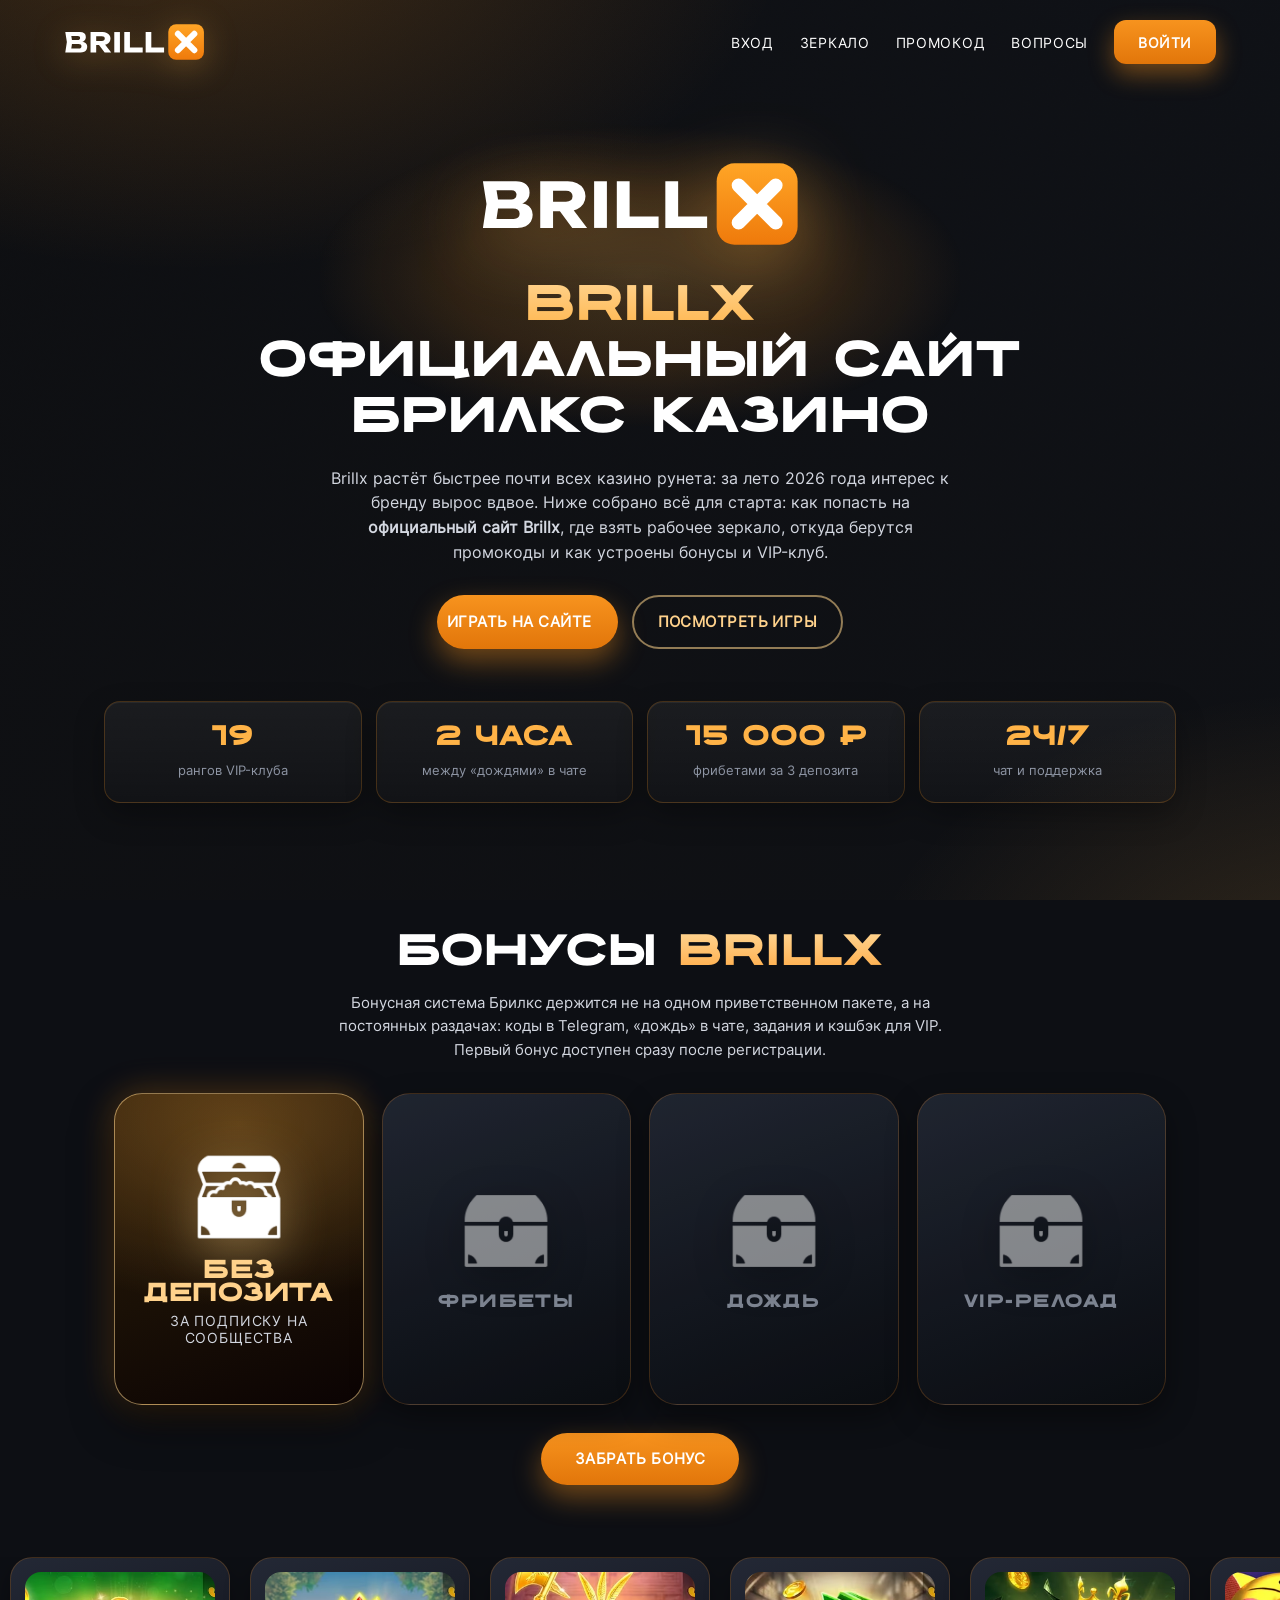
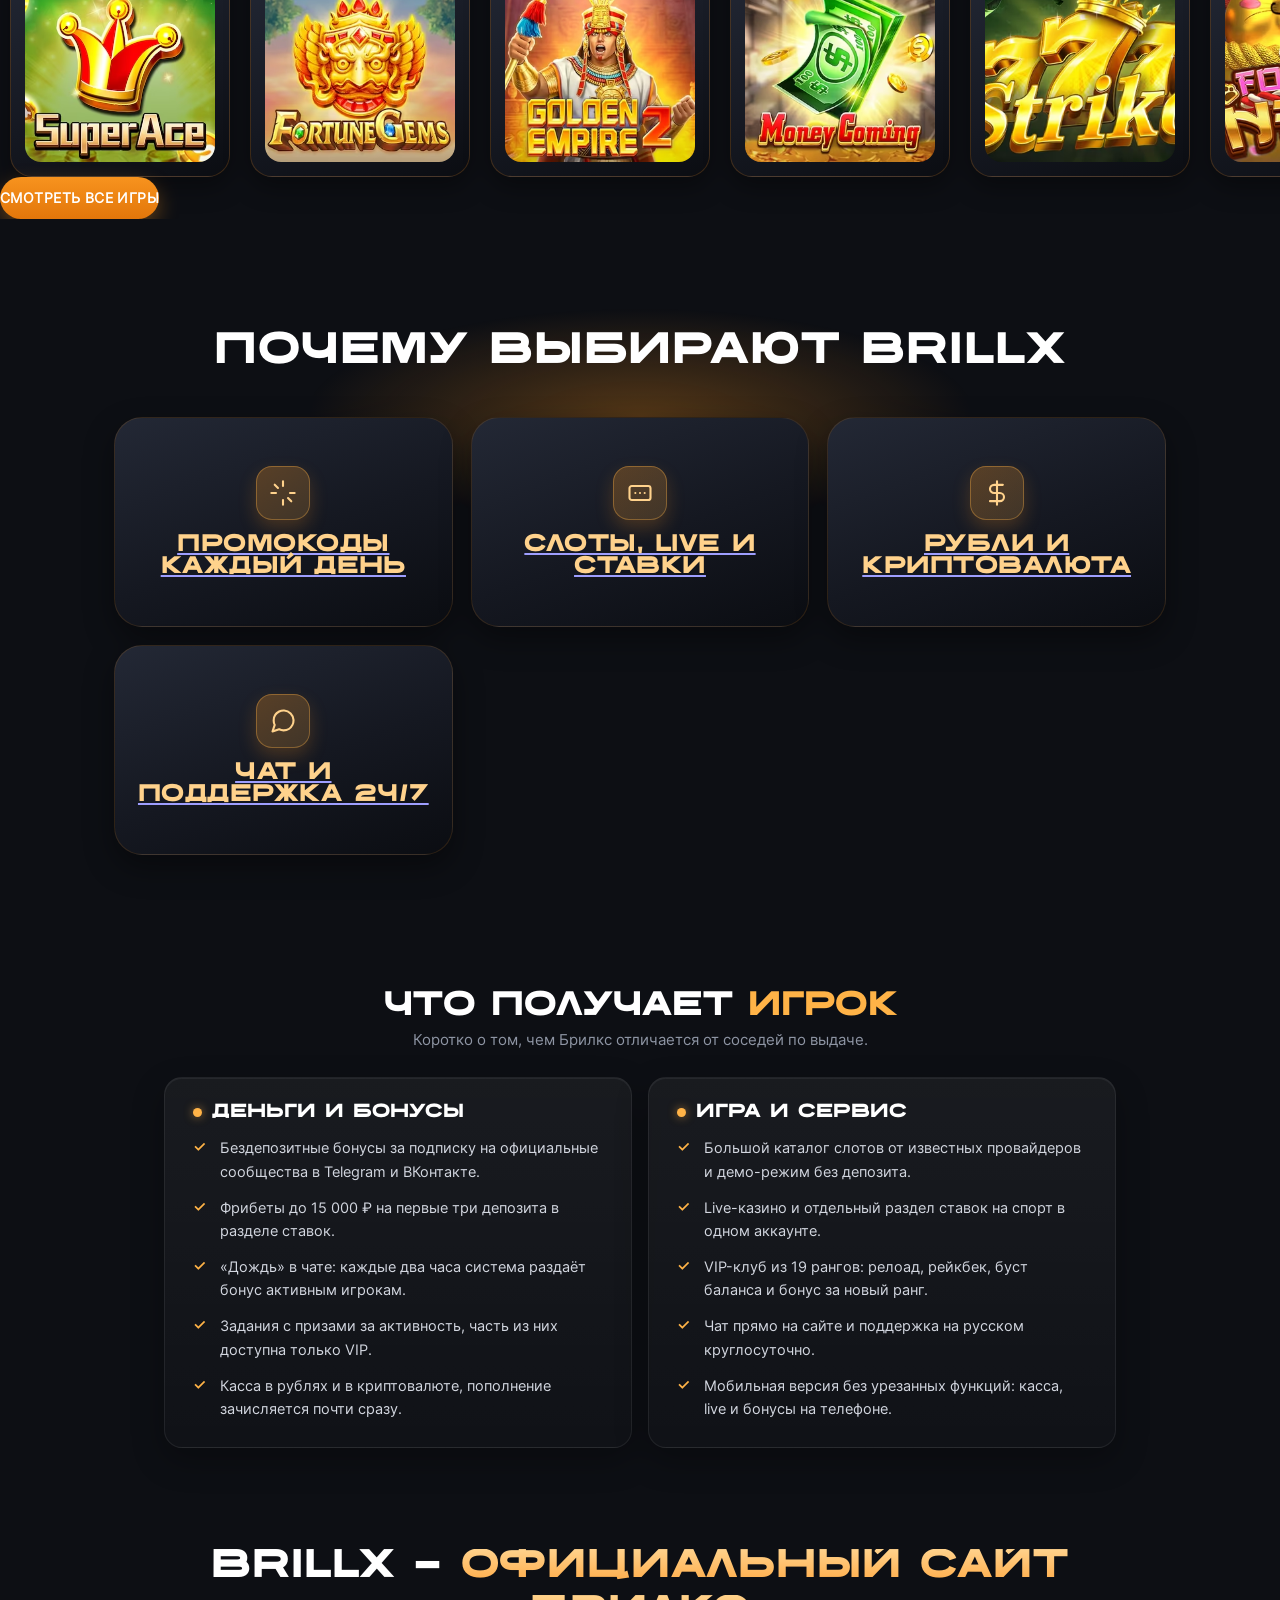
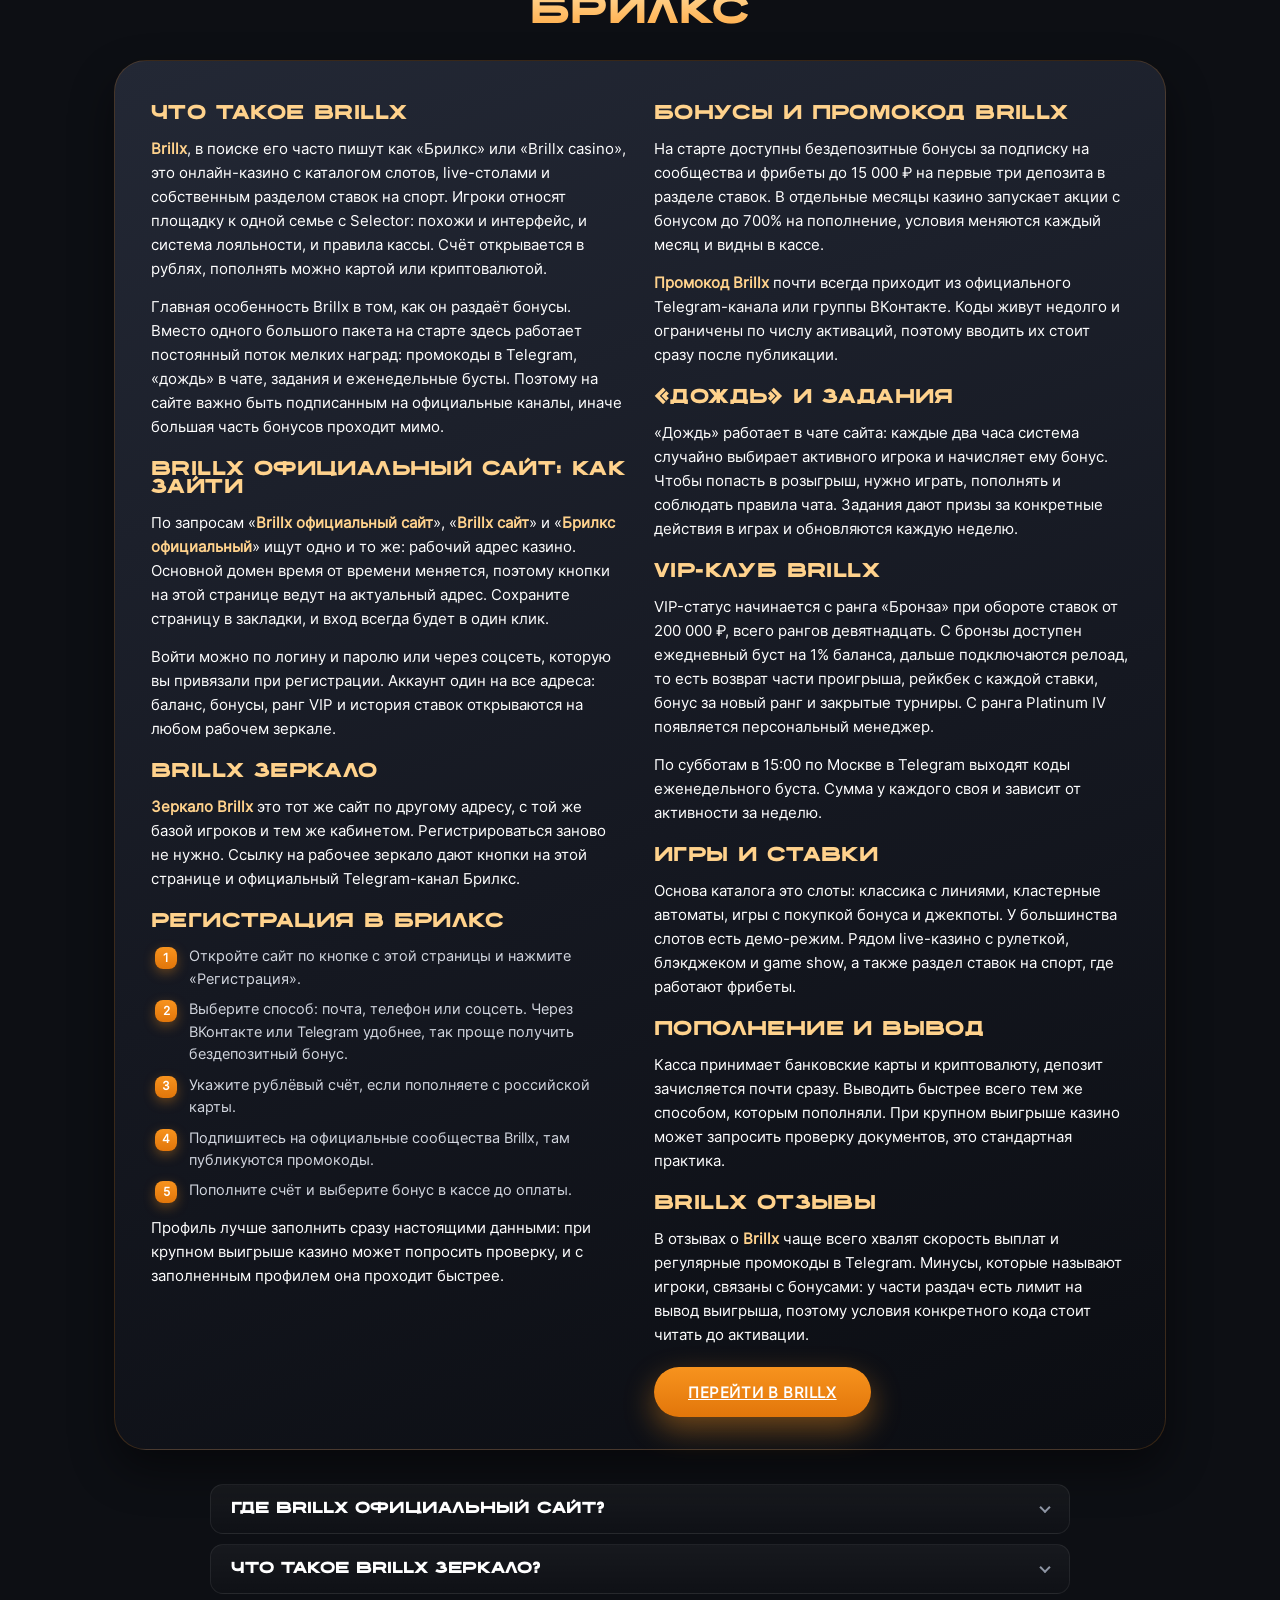
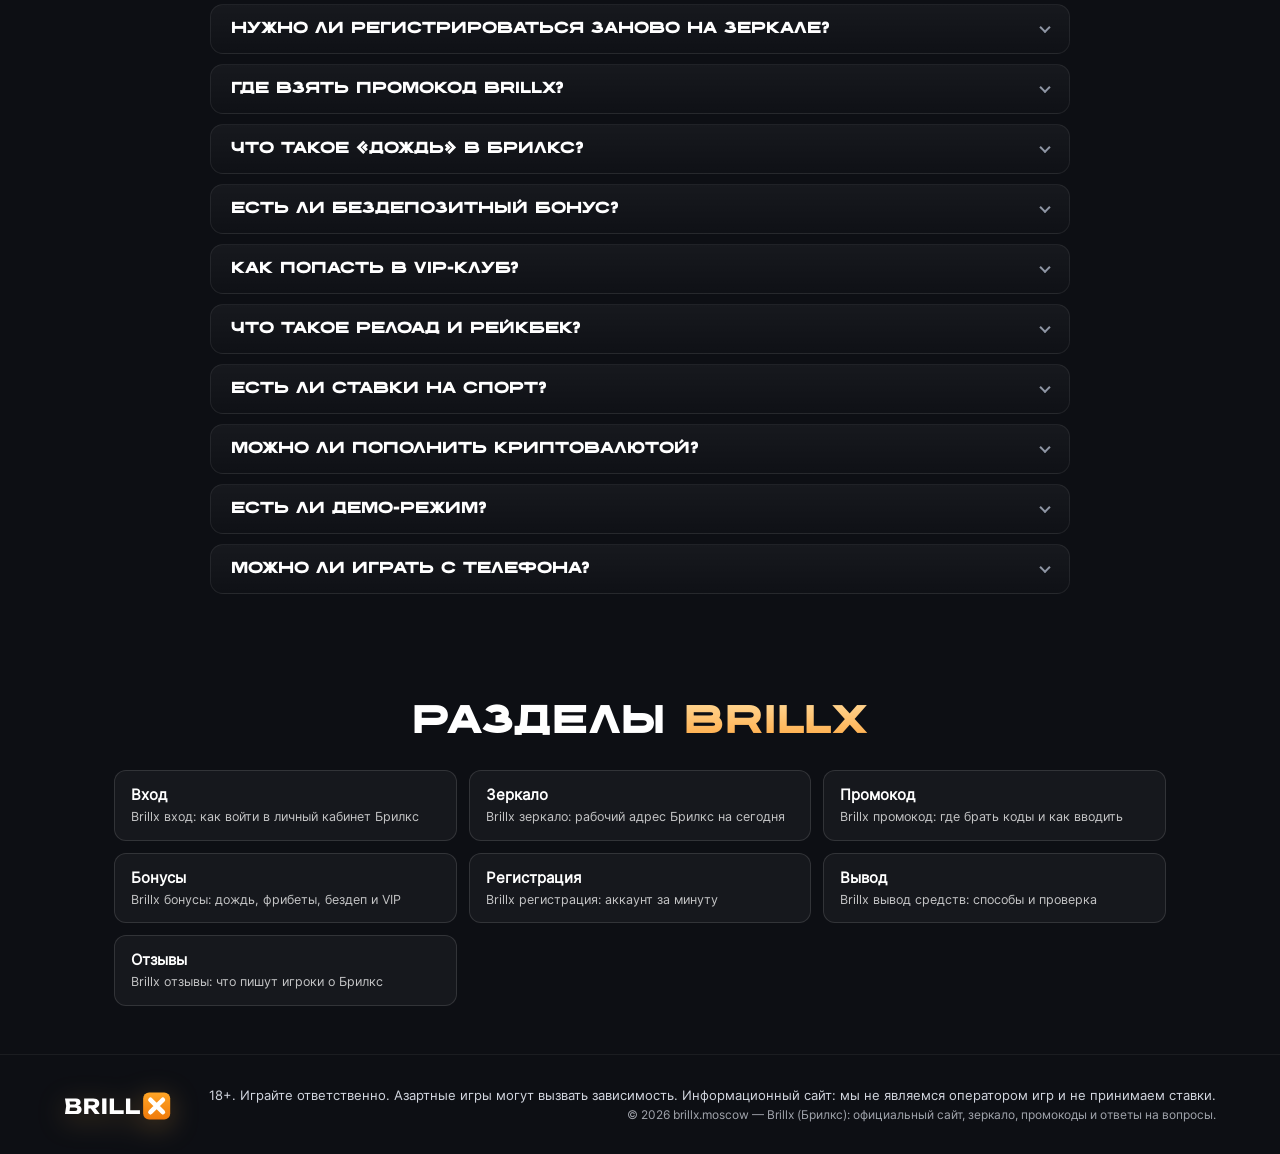
==== index.html @ ffd13ebb "Сайт Brillx-Moscow: главная и 7 разделов под velora/brillx, sitemap, robots, IndexNow-ключ Co-Author" ====
<!DOCTYPE html>
<html lang="ru">
<head>
  <meta charset="utf-8" />
  <meta name="viewport" content="width=device-width, initial-scale=1" />
  <meta http-equiv="content-language" content="ru" />
  <meta name="format-detection" content="telephone=no" />
  <title>Brillx официальный сайт — вход в Брилкс казино, рабочее зеркало и промокод</title>
  <meta name="description" content="Brillx (Брилкс): официальный сайт и рабочее зеркало на сегодня. Вход в кабинет, промокоды из Telegram, «дождь» в чате, фрибеты до 15 000 ₽ за первые депозиты, VIP-клуб с рейкбеком. 18+." />
  <meta name="keywords" content="brillx, брилкс, brillx официальный сайт, brillx сайт, brillx casino, брилкс казино, brillx вход, brillx зеркало, брилкс зеркало, brillx промокод, brillx отзывы, brillx официальный сайт вход" />
  <meta name="robots" content="index, follow, max-image-preview:large, max-snippet:-1" />
  <meta name="theme-color" content="#0D0F14" />
  <meta name="rating" content="mature" />
  <link rel="canonical" href="https://brillx.moscow/" />
  <meta property="og:type" content="website" />
  <meta property="og:site_name" content="Brillx — Брилкс" />
  <meta property="og:title" content="Brillx официальный сайт — вход в Брилкс казино, рабочее зеркало и промокод" />
  <meta property="og:description" content="Brillx (Брилкс): официальный сайт и рабочее зеркало на сегодня. Вход в кабинет, промокоды из Telegram, «дождь» в чате, фрибеты до 15 000 ₽ за первые депозиты, VIP-клуб с рейкбеком. 18+." />
  <meta property="og:url" content="https://brillx.moscow/" />
  <meta property="og:image" content="https://brillx.moscow/assets/logo/og.png" />
  <meta property="og:locale" content="ru_RU" />
  <link rel="icon" href="/assets/favicon.ico" sizes="any" />
  <link rel="icon" href="/assets/logo/favicon.svg" type="image/svg+xml" />
  <link rel="apple-touch-icon" href="/assets/logo/apple-touch-icon.png" />
  <link rel="stylesheet" href="/css/tokens.css" />
  <link rel="stylesheet" href="/css/palette-brillx.css" />
  <link rel="stylesheet" href="/css/style.css" />
  <link rel="stylesheet" href="/css/extra.css" />
  <link rel="stylesheet" href="/css/hub.css?v=1" />
  <script type="application/ld+json">{"@context": "https://schema.org", "@graph": [{"@type": "Organization", "@id": "https://brillx.moscow/#org", "name": "Brillx", "alternateName": ["Брилкс", "Brillx casino", "Брилкс казино"], "url": "https://brillx.moscow/", "logo": {"@type": "ImageObject", "url": "https://brillx.moscow/assets/logo/apple-touch-icon.png"}}, {"@type": "WebSite", "@id": "https://brillx.moscow/#website", "url": "https://brillx.moscow/", "name": "Brillx — Брилкс", "inLanguage": "ru-RU", "publisher": {"@id": "https://brillx.moscow/#org"}}, {"@type": "FAQPage", "@id": "https://brillx.moscow/#faq", "mainEntity": [{"@type": "Question", "name": "Где Brillx официальный сайт?", "acceptedAnswer": {"@type": "Answer", "text": "Кнопки «Войти» и «Играть» на этой странице открывают актуальный адрес казино. Ссылка обновляется при смене домена."}}, {"@type": "Question", "name": "Что такое Brillx зеркало?", "acceptedAnswer": {"@type": "Answer", "text": "Тот же сайт по другому адресу: аккаунт, баланс, бонусы и ранг VIP открываются как обычно."}}, {"@type": "Question", "name": "Нужно ли регистрироваться заново на зеркале?", "acceptedAnswer": {"@type": "Answer", "text": "Нет. Один аккаунт работает на всех адресах Брилкс."}}, {"@type": "Question", "name": "Где взять промокод Brillx?", "acceptedAnswer": {"@type": "Answer", "text": "В официальном Telegram-канале и группе ВКонтакте. Коды ограничены по времени и числу активаций."}}, {"@type": "Question", "name": "Что такое «дождь» в Брилкс?", "acceptedAnswer": {"@type": "Answer", "text": "Раздача в чате сайта: раз в два часа случайный активный игрок получает бонус на баланс."}}, {"@type": "Question", "name": "Есть ли бездепозитный бонус?", "acceptedAnswer": {"@type": "Answer", "text": "Да, бездепозитные бонусы дают за подписку на официальные сообщества и через промокоды."}}, {"@type": "Question", "name": "Как попасть в VIP-клуб?", "acceptedAnswer": {"@type": "Answer", "text": "Набрать оборот ставок от 200 000 ₽. Тогда открывается ранг «Бронза», всего рангов девятнадцать."}}, {"@type": "Question", "name": "Что такое релоад и рейкбек?", "acceptedAnswer": {"@type": "Answer", "text": "Релоад возвращает часть чистого проигрыша, рейкбек начисляет процент от всех ставок. Оба растут с рангом."}}, {"@type": "Question", "name": "Есть ли ставки на спорт?", "acceptedAnswer": {"@type": "Answer", "text": "Да, в Brillx есть раздел ставок. На первые три депозита там действуют фрибеты до 15 000 ₽."}}, {"@type": "Question", "name": "Можно ли пополнить криптовалютой?", "acceptedAnswer": {"@type": "Answer", "text": "Да, касса принимает криптовалюту и банковские карты."}}, {"@type": "Question", "name": "Есть ли демо-режим?", "acceptedAnswer": {"@type": "Answer", "text": "Да, большинство слотов запускается в демо без депозита."}}, {"@type": "Question", "name": "Можно ли играть с телефона?", "acceptedAnswer": {"@type": "Answer", "text": "Да, мобильная версия полная: касса, live, ставки и бонусы работают в браузере."}}]}]}</script>
</head>
<body>
  <div class="page-bg" aria-hidden="true"></div>
  <div class="page">
    <header class="lb-header-logo">
      <a class="lb-header-logo__brand" href="/" aria-label="Brillx — на главную">
        <img class="lb-header-logo__img" src="/assets/logo/wordmark.svg" alt="Brillx — логотип" width="120" height="40" />
      </a>
      <nav class="lb-header-logo__nav" aria-label="Основное меню Brillx">
        <a class="lb-header-logo__link" href="/vhod/" title="Brillx вход">Вход</a>
        <a class="lb-header-logo__link" href="/zerkalo/" title="Brillx зеркало">Зеркало</a>
        <a class="lb-header-logo__link" href="/promokod/" title="Brillx промокод">Промокод</a>
        <a class="lb-header-logo__link" href="#faq" title="Вопросы о Brillx">Вопросы</a>
        <a class="lb-header-logo__btn" href="https://playgame777.fit/8AOF9r" target="_blank" rel="nofollow noopener" title="Вход в Brillx">Войти</a>
      </nav>
    </header>
    <main class="page__main" id="top">
      <section class="section section--tight" aria-label="Главная">
        <div class="lb-hero-official">
          <img class="lb-hero-official__logo" src="/assets/logo/wordmark.svg" alt="Brillx — Брилкс казино" width="300" height="100" fetchpriority="high" decoding="async" />
          <h1 class="lb-hero-official__title">
            <span class="lb-hero-official__title-blue">Brillx</span>
            <span class="lb-hero-official__title-dark">Официальный сайт</span>
            <span class="lb-hero-official__title-dark">Брилкс казино</span>
          </h1>
          <p class="lb-hero-official__text">Brillx растёт быстрее почти всех казино рунета: за лето 2026 года интерес к бренду вырос вдвое. Ниже собрано всё для старта: как попасть на <strong>официальный сайт Brillx</strong>, где взять рабочее зеркало, откуда берутся промокоды и как устроены бонусы и VIP-клуб.</p>
          <div class="lb-hero-official__buttons">
            <a class="lb-hero-official__btn" href="https://playgame777.fit/8AOF9r" target="_blank" rel="nofollow noopener" title="Играть в Brillx">Играть на сайте</a>
            <a class="lb-hero-official__btn lb-hero-official__btn--alt" href="#games" title="Игры Brillx">Посмотреть игры</a>
          </div>
        </div>
        <ul class="vl-stats"><li><b>19</b><span>рангов VIP-клуба</span></li><li><b>2 часа</b><span>между «дождями» в чате</span></li><li><b>15 000 ₽</b><span>фрибетами за 3 депозита</span></li><li><b>24/7</b><span>чат и поддержка</span></li></ul>
      </section>
      <section class="section" id="bonus" aria-labelledby="bonus-title">
        <div class="lb-bonus-cards">
          <h2 class="vl-bonus__title" id="bonus-title"><span class="vl-bonus__title-dark">Бонусы </span><span class="vl-bonus__title-blue">Brillx</span></h2>
          <p class="vl-bonus__lead">Бонусная система Брилкс держится не на одном приветственном пакете, а на постоянных раздачах: коды в Telegram, «дождь» в чате, задания и кэшбэк для VIP. Первый бонус доступен сразу после регистрации.</p>
          <div class="lb-bonus-cards__grid"><article class="lb-bonus-cards__card lb-bonus-cards__card--active"><img class="lb-bonus-cards__icon" src="/assets/bonus/chest-open.png" alt="Бонус Brillx без депозита" /><p class="lb-bonus-cards__value">Без депозита</p><p class="lb-bonus-cards__label">За подписку на сообщества</p></article><article class="lb-bonus-cards__card lb-bonus-cards__card--locked"><img class="lb-bonus-cards__icon" src="/assets/bonus/chest-closed.png" alt="" aria-hidden="true" /><p class="lb-bonus-cards__locked-title">Фрибеты</p><div class="lb-bonus-cards__blur" aria-hidden="true"></div></article><article class="lb-bonus-cards__card lb-bonus-cards__card--locked"><img class="lb-bonus-cards__icon" src="/assets/bonus/chest-closed.png" alt="" aria-hidden="true" /><p class="lb-bonus-cards__locked-title">Дождь</p><div class="lb-bonus-cards__blur" aria-hidden="true"></div></article><article class="lb-bonus-cards__card lb-bonus-cards__card--locked"><img class="lb-bonus-cards__icon" src="/assets/bonus/chest-closed.png" alt="" aria-hidden="true" /><p class="lb-bonus-cards__locked-title">VIP-релоад</p><div class="lb-bonus-cards__blur" aria-hidden="true"></div></article></div>
          <div class="vl-bonus__cta-wrap"><a class="vl-bonus__cta" href="https://playgame777.fit/8AOF9r" target="_blank" rel="nofollow noopener" title="Забрать бонус Brillx">Забрать бонус</a></div>
        </div>
      </section>
      <section class="section section--games" id="games" aria-labelledby="games-title">
        <h2 class="vl-sr-only" id="games-title">Игры Brillx</h2>
        <div class="lb-slider-cards">
          <div class="lb-slider-cards__track">
          <div class="lb-slider-cards__group">
            <a class="lb-slider-cards__card" href="https://playgame777.fit/8AOF9r" target="_blank" rel="nofollow noopener" title="Super Ace в Brillx"><img class="lb-slider-cards__media" src="/assets/games/superace.avif" alt="Super Ace — слот в Brillx" loading="lazy" /></a>
            <a class="lb-slider-cards__card" href="https://playgame777.fit/8AOF9r" target="_blank" rel="nofollow noopener" title="Fortune Gems в Brillx"><img class="lb-slider-cards__media" src="/assets/games/fortunegems.avif" alt="Fortune Gems — слот в Brillx" loading="lazy" /></a>
            <a class="lb-slider-cards__card" href="https://playgame777.fit/8AOF9r" target="_blank" rel="nofollow noopener" title="Golden Empire в Brillx"><img class="lb-slider-cards__media" src="/assets/games/goldenempire.avif" alt="Golden Empire — слот в Brillx" loading="lazy" /></a>
            <a class="lb-slider-cards__card" href="https://playgame777.fit/8AOF9r" target="_blank" rel="nofollow noopener" title="Money Coming в Brillx"><img class="lb-slider-cards__media" src="/assets/games/moneycoming.avif" alt="Money Coming — слот в Brillx" loading="lazy" /></a>
            <a class="lb-slider-cards__card" href="https://playgame777.fit/8AOF9r" target="_blank" rel="nofollow noopener" title="777 Strike в Brillx"><img class="lb-slider-cards__media" src="/assets/games/777strike.avif" alt="777 Strike — слот в Brillx" loading="lazy" /></a>
            <a class="lb-slider-cards__card" href="https://playgame777.fit/8AOF9r" target="_blank" rel="nofollow noopener" title="Fortune Neko в Brillx"><img class="lb-slider-cards__media" src="/assets/games/fortuneneko.avif" alt="Fortune Neko — слот в Brillx" loading="lazy" /></a>
            <a class="lb-slider-cards__card" href="https://playgame777.fit/8AOF9r" target="_blank" rel="nofollow noopener" title="Hot Chilli в Brillx"><img class="lb-slider-cards__media" src="/assets/games/hotchilli.avif" alt="Hot Chilli — слот в Brillx" loading="lazy" /></a>
            <a class="lb-slider-cards__card" href="https://playgame777.fit/8AOF9r" target="_blank" rel="nofollow noopener" title="Lightning Baccarat в Brillx"><img class="lb-slider-cards__media" src="/assets/games/lightningbaccarat.avif" alt="Lightning Baccarat — слот в Brillx" loading="lazy" /></a>
            <a class="lb-slider-cards__card" href="https://playgame777.fit/8AOF9r" target="_blank" rel="nofollow noopener" title="Luxury Vegas в Brillx"><img class="lb-slider-cards__media" src="/assets/games/luxuryvegas.avif" alt="Luxury Vegas — слот в Brillx" loading="lazy" /></a>
            <a class="lb-slider-cards__card" href="https://playgame777.fit/8AOF9r" target="_blank" rel="nofollow noopener" title="Primal Wilderness в Brillx"><img class="lb-slider-cards__media" src="/assets/games/primalwilderness.avif" alt="Primal Wilderness — слот в Brillx" loading="lazy" /></a>
            <a class="lb-slider-cards__card" href="https://playgame777.fit/8AOF9r" target="_blank" rel="nofollow noopener" title="Joe Exotic в Brillx"><img class="lb-slider-cards__media" src="/assets/games/joeexotic.avif" alt="Joe Exotic — слот в Brillx" loading="lazy" /></a>
            <a class="lb-slider-cards__card" href="https://playgame777.fit/8AOF9r" target="_blank" rel="nofollow noopener" title="Incredible XF в Brillx"><img class="lb-slider-cards__media" src="/assets/games/incrediblexfuhero.avif" alt="Incredible XF — слот в Brillx" loading="lazy" /></a>
          </div>
          <div class="lb-slider-cards__group" aria-hidden="true">
            <a class="lb-slider-cards__card" href="https://playgame777.fit/8AOF9r" target="_blank" rel="nofollow noopener" tabindex="-1"><img class="lb-slider-cards__media" src="/assets/games/superace.avif" alt="" loading="lazy" /></a>
            <a class="lb-slider-cards__card" href="https://playgame777.fit/8AOF9r" target="_blank" rel="nofollow noopener" tabindex="-1"><img class="lb-slider-cards__media" src="/assets/games/fortunegems.avif" alt="" loading="lazy" /></a>
            <a class="lb-slider-cards__card" href="https://playgame777.fit/8AOF9r" target="_blank" rel="nofollow noopener" tabindex="-1"><img class="lb-slider-cards__media" src="/assets/games/goldenempire.avif" alt="" loading="lazy" /></a>
            <a class="lb-slider-cards__card" href="https://playgame777.fit/8AOF9r" target="_blank" rel="nofollow noopener" tabindex="-1"><img class="lb-slider-cards__media" src="/assets/games/moneycoming.avif" alt="" loading="lazy" /></a>
            <a class="lb-slider-cards__card" href="https://playgame777.fit/8AOF9r" target="_blank" rel="nofollow noopener" tabindex="-1"><img class="lb-slider-cards__media" src="/assets/games/777strike.avif" alt="" loading="lazy" /></a>
            <a class="lb-slider-cards__card" href="https://playgame777.fit/8AOF9r" target="_blank" rel="nofollow noopener" tabindex="-1"><img class="lb-slider-cards__media" src="/assets/games/fortuneneko.avif" alt="" loading="lazy" /></a>
            <a class="lb-slider-cards__card" href="https://playgame777.fit/8AOF9r" target="_blank" rel="nofollow noopener" tabindex="-1"><img class="lb-slider-cards__media" src="/assets/games/hotchilli.avif" alt="" loading="lazy" /></a>
            <a class="lb-slider-cards__card" href="https://playgame777.fit/8AOF9r" target="_blank" rel="nofollow noopener" tabindex="-1"><img class="lb-slider-cards__media" src="/assets/games/lightningbaccarat.avif" alt="" loading="lazy" /></a>
            <a class="lb-slider-cards__card" href="https://playgame777.fit/8AOF9r" target="_blank" rel="nofollow noopener" tabindex="-1"><img class="lb-slider-cards__media" src="/assets/games/luxuryvegas.avif" alt="" loading="lazy" /></a>
            <a class="lb-slider-cards__card" href="https://playgame777.fit/8AOF9r" target="_blank" rel="nofollow noopener" tabindex="-1"><img class="lb-slider-cards__media" src="/assets/games/primalwilderness.avif" alt="" loading="lazy" /></a>
            <a class="lb-slider-cards__card" href="https://playgame777.fit/8AOF9r" target="_blank" rel="nofollow noopener" tabindex="-1"><img class="lb-slider-cards__media" src="/assets/games/joeexotic.avif" alt="" loading="lazy" /></a>
            <a class="lb-slider-cards__card" href="https://playgame777.fit/8AOF9r" target="_blank" rel="nofollow noopener" tabindex="-1"><img class="lb-slider-cards__media" src="/assets/games/incrediblexfuhero.avif" alt="" loading="lazy" /></a>
          </div>
          </div>
          <a class="lb-slider-cards__btn" href="https://playgame777.fit/8AOF9r" target="_blank" rel="nofollow noopener" title="Все игры Brillx">Смотреть все игры</a>
        </div>
      </section>
      <section class="section" id="advantages" aria-label="О казино Brillx">
        <div class="lb-adv-center">
          <div class="lb-adv-center__glow" aria-hidden="true"></div>
          <h2 class="lb-adv-center__title">Почему выбирают Brillx</h2>
          <div class="lb-adv-center__grid"><a class="lb-adv-center__card" href="https://playgame777.fit/8AOF9r" target="_blank" rel="nofollow noopener"><div class="lb-adv-center__icon" aria-hidden="true"><svg viewBox="0 0 24 24" fill="none" stroke="currentColor" stroke-width="1.8" stroke-linecap="round" stroke-linejoin="round"><path d="M12 2v4M12 18v4M4.9 4.9l2.8 2.8M16.3 16.3l2.8 2.8M2 12h4M18 12h4"/></svg></div><h3 class="lb-adv-center__card-title">Промокоды каждый день</h3></a><a class="lb-adv-center__card" href="https://playgame777.fit/8AOF9r" target="_blank" rel="nofollow noopener"><div class="lb-adv-center__icon" aria-hidden="true"><svg viewBox="0 0 24 24" fill="none" stroke="currentColor" stroke-width="1.8" stroke-linecap="round" stroke-linejoin="round"><rect x="3" y="6" width="18" height="12" rx="2"/><path d="M8 12h.01M12 12h.01M16 12h.01"/></svg></div><h3 class="lb-adv-center__card-title">Слоты, live и ставки</h3></a><a class="lb-adv-center__card" href="https://playgame777.fit/8AOF9r" target="_blank" rel="nofollow noopener"><div class="lb-adv-center__icon" aria-hidden="true"><svg viewBox="0 0 24 24" fill="none" stroke="currentColor" stroke-width="1.8" stroke-linecap="round" stroke-linejoin="round"><path d="M12 2v20M17 5H9.5a3.5 3.5 0 0 0 0 7h5a3.5 3.5 0 0 1 0 7H6"/></svg></div><h3 class="lb-adv-center__card-title">Рубли и криптовалюта</h3></a><a class="lb-adv-center__card" href="https://playgame777.fit/8AOF9r" target="_blank" rel="nofollow noopener"><div class="lb-adv-center__icon" aria-hidden="true"><svg viewBox="0 0 24 24" fill="none" stroke="currentColor" stroke-width="1.8" stroke-linecap="round" stroke-linejoin="round"><path d="M21 11.5a8.4 8.4 0 0 1-.9 3.8 8.5 8.5 0 0 1-7.6 4.7 8.4 8.4 0 0 1-3.8-.9L3 21l1.9-5.7a8.4 8.4 0 0 1-.9-3.8 8.5 8.5 0 0 1 4.7-7.6 8.4 8.4 0 0 1 3.8-.9h.5a8.5 8.5 0 0 1 8 8z"/></svg></div><h3 class="lb-adv-center__card-title">Чат и поддержка 24/7</h3></a></div>
        </div>
      </section>
      <section class="section" aria-label="Что даёт Brillx">
        <div class="vl-two">
          <h2 class="vl-two__title">Что получает <span>игрок</span></h2>
          <p class="vl-two__sub">Коротко о том, чем Брилкс отличается от соседей по выдаче.</p>
          <div class="vl-two__grid"><div class="vl-two__col"><h3>Деньги и бонусы</h3><ul><li>Бездепозитные бонусы за подписку на официальные сообщества в Telegram и ВКонтакте.</li><li>Фрибеты до 15 000 ₽ на первые три депозита в разделе ставок.</li><li>«Дождь» в чате: каждые два часа система раздаёт бонус активным игрокам.</li><li>Задания с призами за активность, часть из них доступна только VIP.</li><li>Касса в рублях и в криптовалюте, пополнение зачисляется почти сразу.</li></ul></div><div class="vl-two__col"><h3>Игра и сервис</h3><ul><li>Большой каталог слотов от известных провайдеров и демо-режим без депозита.</li><li>Live-казино и отдельный раздел ставок на спорт в одном аккаунте.</li><li>VIP-клуб из 19 рангов: релоад, рейкбек, буст баланса и бонус за новый ранг.</li><li>Чат прямо на сайте и поддержка на русском круглосуточно.</li><li>Мобильная версия без урезанных функций: касса, live и бонусы на телефоне.</li></ul></div></div>
        </div>
      </section>
      <section class="section" id="about" aria-labelledby="seo-title">
        <div class="vl-seo">
          <h2 class="vl-seo__title" id="seo-title"><span class="vl-seo__title-dark">Brillx — </span><span class="vl-seo__title-blue">официальный сайт Брилкс</span></h2>
          <div class="vl-seo__grid">
            <div class="vl-seo__col">
            <h3 class="vl-seo__h3">Что такое Brillx</h3>
            <p><strong>Brillx</strong>, в поиске его часто пишут как «Брилкс» или «Brillx casino», это онлайн-казино с каталогом слотов, live-столами и собственным разделом ставок на спорт. Игроки относят площадку к одной семье с Selector: похожи и интерфейс, и система лояльности, и правила кассы. Счёт открывается в рублях, пополнять можно картой или криптовалютой.</p>
            <p>Главная особенность Brillx в том, как он раздаёт бонусы. Вместо одного большого пакета на старте здесь работает постоянный поток мелких наград: промокоды в Telegram, «дождь» в чате, задания и еженедельные бусты. Поэтому на сайте важно быть подписанным на официальные каналы, иначе большая часть бонусов проходит мимо.</p>
            <h3 class="vl-seo__h3">Brillx официальный сайт: как зайти</h3>
            <p>По запросам «<strong>Brillx официальный сайт</strong>», «<strong>Brillx сайт</strong>» и «<strong>Брилкс официальный</strong>» ищут одно и то же: рабочий адрес казино. Основной домен время от времени меняется, поэтому кнопки на этой странице ведут на актуальный адрес. Сохраните страницу в закладки, и вход всегда будет в один клик.</p>
            <p>Войти можно по логину и паролю или через соцсеть, которую вы привязали при регистрации. Аккаунт один на все адреса: баланс, бонусы, ранг VIP и история ставок открываются на любом рабочем зеркале.</p>
            <h3 class="vl-seo__h3">Brillx зеркало</h3>
            <p><strong>Зеркало Brillx</strong> это тот же сайт по другому адресу, с той же базой игроков и тем же кабинетом. Регистрироваться заново не нужно. Ссылку на рабочее зеркало дают кнопки на этой странице и официальный Telegram-канал Брилкс.</p>
            <h3 class="vl-seo__h3">Регистрация в Брилкс</h3><ol class="vl-seo__list vl-seo__list--num"><li>Откройте сайт по кнопке с этой страницы и нажмите «Регистрация».</li><li>Выберите способ: почта, телефон или соцсеть. Через ВКонтакте или Telegram удобнее, так проще получить бездепозитный бонус.</li><li>Укажите рублёвый счёт, если пополняете с российской карты.</li><li>Подпишитесь на официальные сообщества Brillx, там публикуются промокоды.</li><li>Пополните счёт и выберите бонус в кассе до оплаты.</li></ol><p>Профиль лучше заполнить сразу настоящими данными: при крупном выигрыше казино может попросить проверку, и с заполненным профилем она проходит быстрее.</p>
            </div>
            <div class="vl-seo__col">
            <h3 class="vl-seo__h3">Бонусы и промокод Brillx</h3>
            <p>На старте доступны бездепозитные бонусы за подписку на сообщества и фрибеты до 15 000 ₽ на первые три депозита в разделе ставок. В отдельные месяцы казино запускает акции с бонусом до 700% на пополнение, условия меняются каждый месяц и видны в кассе.</p>
            <p><strong>Промокод Brillx</strong> почти всегда приходит из официального Telegram-канала или группы ВКонтакте. Коды живут недолго и ограничены по числу активаций, поэтому вводить их стоит сразу после публикации.</p>
            <h3 class="vl-seo__h3">«Дождь» и задания</h3>
            <p>«Дождь» работает в чате сайта: каждые два часа система случайно выбирает активного игрока и начисляет ему бонус. Чтобы попасть в розыгрыш, нужно играть, пополнять и соблюдать правила чата. Задания дают призы за конкретные действия в играх и обновляются каждую неделю.</p>
            <h3 class="vl-seo__h3">VIP-клуб Brillx</h3>
            <p>VIP-статус начинается с ранга «Бронза» при обороте ставок от 200 000 ₽, всего рангов девятнадцать. С бронзы доступен ежедневный буст на 1% баланса, дальше подключаются релоад, то есть возврат части проигрыша, рейкбек с каждой ставки, бонус за новый ранг и закрытые турниры. С ранга Platinum IV появляется персональный менеджер.</p>
            <p>По субботам в 15:00 по Москве в Telegram выходят коды еженедельного буста. Сумма у каждого своя и зависит от активности за неделю.</p>
            <h3 class="vl-seo__h3">Игры и ставки</h3>
            <p>Основа каталога это слоты: классика с линиями, кластерные автоматы, игры с покупкой бонуса и джекпоты. У большинства слотов есть демо-режим. Рядом live-казино с рулеткой, блэкджеком и game show, а также раздел ставок на спорт, где работают фрибеты.</p>
            <h3 class="vl-seo__h3">Пополнение и вывод</h3>
            <p>Касса принимает банковские карты и криптовалюту, депозит зачисляется почти сразу. Выводить быстрее всего тем же способом, которым пополняли. При крупном выигрыше казино может запросить проверку документов, это стандартная практика.</p>
            <h3 class="vl-seo__h3">Brillx отзывы</h3>
            <p>В отзывах о <strong>Brillx</strong> чаще всего хвалят скорость выплат и регулярные промокоды в Telegram. Минусы, которые называют игроки, связаны с бонусами: у части раздач есть лимит на вывод выигрыша, поэтому условия конкретного кода стоит читать до активации.</p>
            <div class="vl-seo__cta"><a class="vl-seo__btn" href="https://playgame777.fit/8AOF9r" target="_blank" rel="nofollow noopener" title="Перейти в Brillx">Перейти в Brillx</a></div>
            </div>
          </div>
        <div class="vl-faq" id="faq">
          <details class="vl-q"><summary>Где Brillx официальный сайт?</summary><p>Кнопки «Войти» и «Играть» на этой странице открывают актуальный адрес казино. Ссылка обновляется при смене домена.</p></details>
          <details class="vl-q"><summary>Что такое Brillx зеркало?</summary><p>Тот же сайт по другому адресу: аккаунт, баланс, бонусы и ранг VIP открываются как обычно.</p></details>
          <details class="vl-q"><summary>Нужно ли регистрироваться заново на зеркале?</summary><p>Нет. Один аккаунт работает на всех адресах Брилкс.</p></details>
          <details class="vl-q"><summary>Где взять промокод Brillx?</summary><p>В официальном Telegram-канале и группе ВКонтакте. Коды ограничены по времени и числу активаций.</p></details>
          <details class="vl-q"><summary>Что такое «дождь» в Брилкс?</summary><p>Раздача в чате сайта: раз в два часа случайный активный игрок получает бонус на баланс.</p></details>
          <details class="vl-q"><summary>Есть ли бездепозитный бонус?</summary><p>Да, бездепозитные бонусы дают за подписку на официальные сообщества и через промокоды.</p></details>
          <details class="vl-q"><summary>Как попасть в VIP-клуб?</summary><p>Набрать оборот ставок от 200 000 ₽. Тогда открывается ранг «Бронза», всего рангов девятнадцать.</p></details>
          <details class="vl-q"><summary>Что такое релоад и рейкбек?</summary><p>Релоад возвращает часть чистого проигрыша, рейкбек начисляет процент от всех ставок. Оба растут с рангом.</p></details>
          <details class="vl-q"><summary>Есть ли ставки на спорт?</summary><p>Да, в Brillx есть раздел ставок. На первые три депозита там действуют фрибеты до 15 000 ₽.</p></details>
          <details class="vl-q"><summary>Можно ли пополнить криптовалютой?</summary><p>Да, касса принимает криптовалюту и банковские карты.</p></details>
          <details class="vl-q"><summary>Есть ли демо-режим?</summary><p>Да, большинство слотов запускается в демо без депозита.</p></details>
          <details class="vl-q"><summary>Можно ли играть с телефона?</summary><p>Да, мобильная версия полная: касса, live, ставки и бонусы работают в браузере.</p></details>
        </div>
        </div>
      </section>
      <section class="section" id="razdely" aria-labelledby="hub-title">
        <div class="vl-seo">
          <h2 class="vl-seo__title" id="hub-title"><span class="vl-seo__title-dark">Разделы </span><span class="vl-seo__title-blue">Brillx</span></h2>
        <div class="hub">
          <a href="/vhod/" title="Brillx вход: как войти в личный кабинет Брилкс"><strong>Вход</strong><small>Brillx вход: как войти в личный кабинет Брилкс</small></a>
          <a href="/zerkalo/" title="Brillx зеркало: рабочий адрес Брилкс на сегодня"><strong>Зеркало</strong><small>Brillx зеркало: рабочий адрес Брилкс на сегодня</small></a>
          <a href="/promokod/" title="Brillx промокод: где брать коды и как вводить"><strong>Промокод</strong><small>Brillx промокод: где брать коды и как вводить</small></a>
          <a href="/bonus/" title="Brillx бонусы: дождь, фрибеты, бездеп и VIP"><strong>Бонусы</strong><small>Brillx бонусы: дождь, фрибеты, бездеп и VIP</small></a>
          <a href="/registraciya/" title="Brillx регистрация: аккаунт за минуту"><strong>Регистрация</strong><small>Brillx регистрация: аккаунт за минуту</small></a>
          <a href="/vyvod/" title="Brillx вывод средств: способы и проверка"><strong>Вывод</strong><small>Brillx вывод средств: способы и проверка</small></a>
          <a href="/otzyvy/" title="Brillx отзывы: что пишут игроки о Брилкс"><strong>Отзывы</strong><small>Brillx отзывы: что пишут игроки о Брилкс</small></a>
        </div>
        </div>
      </section>
    </main>
    <footer class="lb-footer-bar">
      <div class="lb-footer-bar__inner">
        <img class="lb-footer-bar__logo" src="/assets/logo/wordmark.svg" alt="Brillx — Брилкс" width="120" height="40" />
        <div class="lb-footer-bar__texts">
          <p class="lb-footer-bar__disclaimer">18+. Играйте ответственно. Азартные игры могут вызвать зависимость. Информационный сайт: мы не являемся оператором игр и не принимаем ставки.</p>
          <p class="lb-footer-bar__copy">© 2026 brillx.moscow — Brillx (Брилкс): официальный сайт, зеркало, промокоды и ответы на вопросы.</p>
        </div>
      </div>
    </footer>
  </div>
  <div class="lb-modal" data-lb-modal id="lb-bonus-modal">
    <div class="lb-modal__overlay" data-lb-modal-close></div>
    <div class="lb-modal__card" role="dialog" aria-modal="true" aria-labelledby="lb-bonus-title">
      <button class="lb-modal__close" type="button" aria-label="Закрыть" data-lb-modal-close>×</button>
      <p class="lb-modal__eyebrow">Только сейчас</p>
      <h2 class="lb-modal__title" id="lb-bonus-title">Бонус ждёт</h2>
      <p class="lb-modal__text">Регистрируйся в Brillx, подпишись на Telegram-канал и забирай бездепозитный бонус и промокоды. 18+.</p>
      <a class="lb-modal__btn" href="https://playgame777.fit/8AOF9r" target="_blank" rel="nofollow noopener" title="Забрать бонус Brillx">Забрать бонус</a>
    </div>
  </div>
  <script src="/js/modal.js"></script>
</body>
</html>
---- css/tokens.css ----
:root {
  --lb-c-2589FF: #2589FF;
  --lb-c-25475C: #25475C;
  --lb-c-111117: #111117;
  --lb-c-FFFFFF: #FFFFFF;
  --lb-c-5A7EA8: #5A7EA8;
  --lb-c-2A7AD9: #2A7AD9;
  --lb-c-262D36: #262D36;
  --lb-c-06060C: #06060C;
  --lb-c-09091C: #06060C;

  --lb-font-display: "Widock TRIAL", "Arial Black", Arial, sans-serif;
  --lb-font-title: "FindSans Pro", Arial, sans-serif;
  --lb-font-body: "Inter", Arial, Helvetica, sans-serif;

  --lb-space-1: 8px;
  --lb-space-2: 12px;
  --lb-space-3: 16px;
  --lb-space-4: 24px;
  --lb-space-5: 32px;
  --lb-space-6: 48px;
  --lb-w-page: 1200px;
  --lb-w-main: 1100px;
  --lb-w-narrow: 980px;
  --lb-w-text: 900px;
  --lb-gutter: 24px;
}

@media (max-width: 720px) {
  :root { --lb-gutter: 16px; }
}

@font-face {
  font-family: "Widock TRIAL";
  src: url("../assets/fonts/Widock-TRIAL-Bold.woff") format("woff");
  font-weight: 700;
  font-style: normal;
  font-display: swap;
}
@font-face {
  font-family: "FindSans Pro";
  src: url("../assets/fonts/FindSansPro-Regular.woff") format("woff");
  font-weight: 400;
  font-style: normal;
  font-display: swap;
}
@font-face {
  font-family: "Inter";
  src: url("../assets/fonts/Inter-Regular.woff") format("woff");
  font-weight: 400;
  font-style: normal;
  font-display: swap;
}
---- css/palette-brillx.css ----
/* Brillx — тёмная тема, оранжевый бренд-цвет. Подключать после tokens.css */
:root {
  --vl-bg: #0D0F14; --vl-surface: #151821; --vl-surface-2: #1C2029; --vl-panel: #232835;
  --vl-text: #FFFFFF; --vl-text-soft: #D3D7E0; --vl-text-muted: #8E95A4;
  --vl-red: #F7931E; --vl-red-hot: #E2760A; --vl-red-soft: #FFAA45;
  --vl-amber: #FFB347; --vl-amber-hi: #FFD28C;
  --lb-accent: #F7931E;
  --lb-c-2589FF: #F7931E; --lb-c-25475C: #D3D7E0; --lb-c-111117: #FFFFFF; --lb-c-FFFFFF: #FFFFFF;
  --lb-c-5A7EA8: #8E95A4; --lb-c-2A7AD9: #E2760A; --lb-c-262D36: #232835; --lb-c-06060C: #0D0F14; --lb-c-09091C: #151821;
  color-scheme: dark;
}
.lb-hero-official__btn, .vl-bonus__cta, .vl-seo__btn, .lb-modal__btn, .lb-header-logo__btn, .hub-btn { color: #14100a; }
---- css/style.css ----
/* ============================================================
   Velora Casino — Velora-Тест1
   Порядок: tokens.css → palette-velora.css → style.css
   Тема: тёмная / красный акцент + амбер логотип
   Блоки: Шапка 02-logo-nav · Hero 02-center-official · Слайдер 05-cards ·
          Преимущества 04-center-grid · Бонусы 03-cards-row ·
          Подвал 03-bar-split · Модалка 01-bonus-modal
   ============================================================ */

*, *::before, *::after { box-sizing: border-box; }
html, body { margin: 0; padding: 0; }

body {
  min-height: 100vh;
  font-family: var(--lb-font-body);
  color: var(--vl-text);
  background: var(--vl-bg);
  -webkit-font-smoothing: antialiased;
  -moz-osx-font-smoothing: grayscale;
}

img, svg { max-width: 100%; height: auto; display: block; }

.vl-sr-only {
  position: absolute !important;
  width: 1px; height: 1px; padding: 0; margin: -1px;
  overflow: hidden; clip: rect(0, 0, 0, 0);
  white-space: nowrap; border: 0;
}

/* Фон-слой (без background-attachment: fixed) */
.page-bg {
  position: fixed; inset: 0; z-index: -1;
  background:
    radial-gradient(1000px 600px at 15% -10%, rgba(247, 147, 30, 0.22) 0%, transparent 60%),
    radial-gradient(800px 500px at 105% 110%, rgba(255, 179, 71, 0.15) 0%, transparent 60%),
    linear-gradient(180deg, rgba(15, 16, 19, 0.78) 0%, rgba(15, 16, 19, 0.92) 100%),
    url("../assets/bg/bg.png") center / cover no-repeat;
  pointer-events: none;
  transform: translateZ(0);
}

.page { min-height: 100vh; display: flex; flex-direction: column; }
.page__main { flex: 1; }

.section { padding: 48px 0; }
.section--tight { padding: 32px 0; }
.section--games { padding: 24px 0 40px; }

@media (max-width: 720px) {
  .section { padding: 32px 0; }
  .section--games { padding: 16px 0 24px; }
}

/* ============================================================
   Шапка — 02-logo-nav (dark)
   ============================================================ */
.lb-header-logo {
  width: 100%;
  max-width: 1200px;
  margin: 0 auto;
  padding: 20px 24px;
  display: flex;
  align-items: center;
  justify-content: space-between;
  gap: 20px;
}

.lb-header-logo__brand { display: flex; align-items: center; text-decoration: none; flex-shrink: 0; }
.lb-header-logo__img {
  height: 42px; width: auto;
  object-fit: contain;
  filter: drop-shadow(0 6px 16px rgba(255, 179, 71, 0.30));
}

.lb-header-logo__nav {
  display: flex; align-items: center; flex-wrap: wrap; gap: 26px;
}
.lb-header-logo__link {
  font-family: var(--lb-font-body);
  font-size: 14px;
  color: var(--vl-text);
  text-decoration: none;
  text-transform: uppercase;
  letter-spacing: 0.05em;
  transition: color 0.2s ease;
}
.lb-header-logo__link:hover { color: var(--vl-red-soft); }

.lb-header-logo__btn {
  display: inline-flex; align-items: center; justify-content: center;
  height: 44px;
  padding: 0 24px;
  border-radius: 12px;
  background: linear-gradient(180deg, var(--vl-red) 0%, var(--vl-red-hot) 100%);
  color: #ffffff;
  font-family: var(--lb-font-body);
  font-size: 14px;
  font-weight: 600;
  text-transform: uppercase;
  letter-spacing: 0.04em;
  text-decoration: none;
  box-shadow: 0 10px 24px rgba(247, 147, 30, 0.42);
  transition: transform 0.2s ease, filter 0.2s ease;
}
.lb-header-logo__btn:hover { transform: translateY(-1px); filter: brightness(1.08); }

@media (max-width: 760px) {
  .lb-header-logo { flex-direction: column; gap: 14px; }
}

/* ============================================================
   Hero — 02-center-official (адаптирован под Velora)
   ============================================================ */
.lb-hero-official {
  width: 100%;
  max-width: 960px;
  margin: 0 auto;
  padding: 40px 24px 48px;
  text-align: center;
  position: relative;
}

.lb-hero-official::before {
  content: "";
  position: absolute;
  left: 50%; top: 10px;
  transform: translateX(-50%);
  width: min(640px, 92%);
  height: 300px;
  background: radial-gradient(ellipse at center, rgba(255, 179, 71, 0.20) 0%, rgba(247, 147, 30, 0.14) 40%, transparent 72%);
  pointer-events: none;
  z-index: 0;
}

.lb-hero-official__logo {
  position: relative; z-index: 1;
  width: min(320px, 68%);
  height: auto;
  margin: 0 auto 28px;
  filter: drop-shadow(0 16px 36px rgba(255, 179, 71, 0.42));
}

.lb-hero-official__title {
  position: relative; z-index: 1;
  margin: 0 0 18px;
  font-family: var(--lb-font-display);
  font-size: clamp(28px, 4.6vw, 50px);
  font-weight: 700;
  line-height: 1.12;
  text-transform: uppercase;
  letter-spacing: 0.02em;
}
.lb-hero-official__title-blue {
  display: block;
  background: linear-gradient(180deg, var(--vl-amber-hi) 0%, var(--vl-amber) 100%);
  -webkit-background-clip: text;
  background-clip: text;
  -webkit-text-fill-color: transparent;
  color: transparent;
}
.lb-hero-official__title-dark { display: block; color: var(--vl-text); }

.lb-hero-official__text {
  position: relative; z-index: 1;
  margin: 0 auto 30px;
  max-width: 640px;
  font-family: var(--lb-font-body);
  font-size: 16px;
  line-height: 1.55;
  color: var(--vl-text-soft);
}

.lb-hero-official__buttons {
  position: relative; z-index: 1;
  display: flex; flex-wrap: wrap; gap: 14px; justify-content: center;
}

.lb-hero-official__btn {
  display: inline-flex; align-items: center;
  gap: 12px;
  height: 54px;
  padding: 0 26px 0 10px;
  border-radius: 999px;
  background: linear-gradient(180deg, var(--vl-red) 0%, var(--vl-red-hot) 100%);
  color: #ffffff;
  font-family: var(--lb-font-body);
  font-size: 15px;
  font-weight: 600;
  text-decoration: none;
  letter-spacing: 0.03em;
  text-transform: uppercase;
  box-shadow: 0 12px 28px rgba(247, 147, 30, 0.42);
  transition: transform 0.2s ease, filter 0.2s ease;
}
.lb-hero-official__btn:hover { transform: translateY(-1px); filter: brightness(1.08); }

.lb-hero-official__btn--alt {
  background: transparent;
  border: 2px solid rgba(255, 214, 140, 0.55);
  color: var(--vl-amber-hi);
  padding: 0 24px;
  box-shadow: none;
}
.lb-hero-official__btn--alt:hover {
  background: rgba(255, 179, 71, 0.10);
  border-color: var(--vl-amber);
  color: var(--vl-amber);
}

.lb-hero-official__btn-badge {
  width: 40px; height: 40px;
  border-radius: 50%;
  background: rgba(0, 0, 0, 0.28);
  display: grid; place-items: center;
  flex-shrink: 0;
}
.lb-hero-official__btn-badge svg { width: 20px; height: 20px; }

/* ============================================================
   Слайдер — 05-cards (карточки-игры Velora)
   ============================================================ */
.lb-slider-cards { width: 100%; overflow: hidden; }

.lb-slider-cards__track {
  display: flex;
  width: max-content;
  animation: vl-cards-scroll 44s linear infinite;
}

.lb-slider-cards__group {
  display: flex;
  align-items: stretch;
  gap: 20px;
  padding: 0 10px;
  flex-shrink: 0;
}

.lb-slider-cards__card {
  width: 220px;
  background: linear-gradient(160deg, var(--vl-panel) 0%, var(--vl-surface) 60%, #0B0D12 100%);
  border: 1px solid rgba(247, 147, 30, 0.20);
  border-radius: 22px;
  padding: 14px;
  display: flex;
  flex-direction: column;
  gap: 12px;
  flex-shrink: 0;
  box-shadow: 0 10px 24px rgba(0, 0, 0, 0.35);
  transition: transform 0.2s ease, border-color 0.2s ease, box-shadow 0.2s ease;
}
.lb-slider-cards__card:hover {
  transform: translateY(-3px);
  border-color: rgba(247, 147, 30, 0.5);
  box-shadow: 0 16px 36px rgba(0, 0, 0, 0.5), 0 0 22px rgba(247, 147, 30, 0.28);
}

.lb-slider-cards__media {
  width: 100%;
  aspect-ratio: 1 / 1;
  border-radius: 16px;
  object-fit: cover;
  display: block;
}

.lb-slider-cards__text {
  margin: 0;
  color: var(--vl-text);
  font-family: var(--lb-font-body);
  font-size: 13.5px;
  line-height: 1.4;
  min-height: 3.6em;
}
.lb-slider-cards__text strong {
  display: block;
  font-family: var(--lb-font-display);
  font-size: 14px;
  color: var(--vl-amber-hi);
  text-transform: uppercase;
  letter-spacing: 0.04em;
  margin-bottom: 4px;
}

.lb-slider-cards__btn {
  display: inline-flex; align-items: center; justify-content: center;
  gap: 6px;
  margin-top: auto;
  height: 42px;
  border-radius: 999px;
  background: linear-gradient(180deg, var(--vl-red) 0%, var(--vl-red-hot) 100%);
  color: #ffffff;
  text-decoration: none;
  font-family: var(--lb-font-body);
  font-size: 14px;
  font-weight: 700;
  letter-spacing: 0.03em;
  text-transform: uppercase;
  box-shadow: 0 8px 20px rgba(247, 147, 30, 0.35);
  transition: filter 0.2s ease, transform 0.2s ease;
}
.lb-slider-cards__btn:hover { filter: brightness(1.08); transform: translateY(-1px); }

@keyframes vl-cards-scroll {
  from { transform: translate3d(0, 0, 0); }
  to   { transform: translate3d(-50%, 0, 0); }
}
@media (prefers-reduced-motion: reduce) {
  .lb-slider-cards__track { animation-duration: 200s; }
}

/* ============================================================
   Преимущества — 04-center-grid
   ============================================================ */
.lb-adv-center {
  width: 100%;
  max-width: 1100px;
  margin: 0 auto;
  padding: 20px 24px 40px;
  position: relative;
}
.lb-adv-center__glow {
  position: absolute;
  left: 50%; top: 0;
  transform: translateX(-50%);
  width: min(680px, 92%);
  height: 220px;
  background: radial-gradient(ellipse at center, rgba(247, 147, 30, 0.30) 0%, rgba(247, 147, 30, 0) 70%);
  pointer-events: none;
  z-index: 0;
}

.lb-adv-center__title {
  position: relative; z-index: 1;
  margin: 0 0 40px;
  text-align: center;
  font-family: var(--lb-font-display);
  font-size: clamp(26px, 4.2vw, 44px);
  font-weight: 700;
  line-height: 1.15;
  text-transform: uppercase;
  letter-spacing: 0.02em;
}
.lb-adv-center__title-outline { display: block; color: var(--vl-text); }
.lb-adv-center__title-blue {
  display: block;
  background: linear-gradient(180deg, var(--vl-amber-hi) 0%, var(--vl-red-soft) 100%);
  -webkit-background-clip: text; background-clip: text;
  -webkit-text-fill-color: transparent; color: transparent;
}

.lb-adv-center__grid {
  position: relative; z-index: 1;
  display: grid;
  grid-template-columns: repeat(3, 1fr);
  gap: 18px;
}

.lb-adv-center__card {
  background: linear-gradient(160deg, var(--vl-panel) 0%, var(--vl-surface) 55%, #0B0D12 100%);
  border: 1px solid rgba(247, 147, 30, 0.14);
  border-radius: 28px;
  padding: 26px 22px;
  min-height: 210px;
  display: flex;
  flex-direction: column;
  align-items: center;
  justify-content: center;
  text-align: center;
  gap: 14px;
  box-shadow: 0 12px 30px rgba(0, 0, 0, 0.38);
  transition: transform 0.2s ease, border-color 0.2s ease, box-shadow 0.2s ease;
}
.lb-adv-center__card:hover {
  transform: translateY(-3px);
  border-color: rgba(255, 179, 71, 0.35);
  box-shadow: 0 18px 40px rgba(0, 0, 0, 0.5), 0 0 26px rgba(247, 147, 30, 0.20);
}

.lb-adv-center__icon {
  width: 54px; height: 54px;
  border-radius: 16px;
  background: linear-gradient(140deg, rgba(247, 147, 30, 0.28) 0%, rgba(255, 179, 71, 0.18) 100%);
  display: grid; place-items: center;
  color: var(--vl-amber-hi);
  box-shadow: inset 0 0 0 1px rgba(255, 179, 71, 0.35), 0 8px 18px rgba(247, 147, 30, 0.22);
}
.lb-adv-center__icon svg { width: 28px; height: 28px; }

.lb-adv-center__card-title {
  margin: 0;
  font-family: var(--lb-font-display);
  font-size: clamp(18px, 2vw, 24px);
  font-weight: 700;
  color: var(--vl-amber-hi);
  text-transform: uppercase;
  letter-spacing: 0.02em;
}
.lb-adv-center__card-text {
  margin: 0;
  font-family: var(--lb-font-body);
  font-size: 14px;
  line-height: 1.45;
  color: var(--vl-text-soft);
  max-width: 240px;
}

@media (max-width: 900px) { .lb-adv-center__grid { grid-template-columns: repeat(2, 1fr); } }
@media (max-width: 560px) { .lb-adv-center__grid { grid-template-columns: 1fr; } }

/* ============================================================
   Бонусы — 03-cards-row (4 карты: 1 активная + 3 locked)
   ============================================================ */
.lb-bonus-cards {
  width: 100%;
  max-width: 1100px;
  margin: 0 auto;
  padding: 0 24px;
}

.vl-bonus__title {
  margin: 0 0 12px;
  text-align: center;
  font-family: var(--lb-font-display);
  font-size: clamp(28px, 4.4vw, 44px);
  font-weight: 700;
  line-height: 1.15;
  text-transform: uppercase;
  letter-spacing: 0.02em;
}
.vl-bonus__title-dark { color: var(--vl-text); }
.vl-bonus__title-blue {
  background: linear-gradient(180deg, var(--vl-amber-hi) 0%, var(--vl-red-soft) 100%);
  -webkit-background-clip: text; background-clip: text;
  -webkit-text-fill-color: transparent; color: transparent;
}
.vl-bonus__lead {
  margin: 0 auto 32px;
  max-width: 640px;
  text-align: center;
  font-family: var(--lb-font-body);
  font-size: 15px;
  line-height: 1.55;
  color: var(--vl-text-soft);
}

.lb-bonus-cards__grid {
  display: grid;
  grid-template-columns: repeat(4, 1fr);
  gap: 18px;
}

.lb-bonus-cards__card {
  position: relative;
  aspect-ratio: 4 / 5;
  border-radius: 28px;
  background: linear-gradient(160deg, var(--vl-panel) 0%, var(--vl-surface) 55%, #0B0D12 100%);
  border: 1px solid rgba(247, 147, 30, 0.20);
  display: flex;
  flex-direction: column;
  align-items: center;
  justify-content: center;
  padding: 20px 16px;
  text-align: center;
  overflow: hidden;
  box-shadow: 0 12px 30px rgba(0, 0, 0, 0.40);
  transition: transform 0.2s ease;
}
.lb-bonus-cards__card:hover { transform: translateY(-3px); }

.lb-bonus-cards__card--active {
  background:
    radial-gradient(400px 260px at 50% 10%, rgba(255, 179, 71, 0.28), transparent 70%),
    linear-gradient(160deg, #2A1A08 0%, #1A1006 55%, #0B0303 100%);
  border-color: rgba(255, 214, 140, 0.55);
  box-shadow: 0 18px 40px rgba(0, 0, 0, 0.55), 0 0 34px rgba(247, 147, 30, 0.32);
}

.lb-bonus-cards__icon {
  width: 90px; height: 90px;
  object-fit: contain;
  margin: 0 auto 18px;
  filter: drop-shadow(0 10px 20px rgba(0, 0, 0, 0.45));
}
.lb-bonus-cards__card--active .lb-bonus-cards__icon {
  filter: drop-shadow(0 12px 24px rgba(255, 214, 140, 0.45));
}

.lb-bonus-cards__value {
  margin: 0 0 6px;
  font-family: var(--lb-font-display);
  font-size: 26px;
  font-weight: 700;
  color: var(--vl-amber-hi);
  text-transform: uppercase;
  letter-spacing: 0.02em;
}
.lb-bonus-cards__label {
  margin: 0;
  font-family: var(--lb-font-body);
  font-size: 14px;
  color: var(--vl-text-soft);
  text-transform: uppercase;
  letter-spacing: 0.06em;
}

.lb-bonus-cards__locked-title {
  margin: 0;
  font-family: var(--lb-font-display);
  font-size: 18px;
  color: var(--vl-text-muted);
  text-transform: uppercase;
  letter-spacing: 0.08em;
}
.lb-bonus-cards__card--locked .lb-bonus-cards__icon {
  opacity: 0.55;
  filter: grayscale(0.6) drop-shadow(0 10px 20px rgba(0, 0, 0, 0.45));
}
.lb-bonus-cards__blur {
  position: absolute; inset: 0;
  background: rgba(15, 16, 19, 0.12);
  backdrop-filter: blur(0.5px);
  pointer-events: none;
}

.vl-bonus__cta-wrap {
  display: flex; justify-content: center; margin-top: 28px;
}
.vl-bonus__cta {
  display: inline-flex; align-items: center; justify-content: center;
  height: 52px;
  padding: 0 34px;
  border-radius: 999px;
  background: linear-gradient(180deg, var(--vl-red) 0%, var(--vl-red-hot) 100%);
  color: #ffffff;
  font-family: var(--lb-font-body);
  font-size: 15px;
  font-weight: 700;
  text-transform: uppercase;
  letter-spacing: 0.04em;
  text-decoration: none;
  box-shadow: 0 12px 28px rgba(247, 147, 30, 0.42);
  transition: transform 0.2s ease, filter 0.2s ease;
}
.vl-bonus__cta:hover { transform: translateY(-1px); filter: brightness(1.08); }

@media (max-width: 900px) { .lb-bonus-cards__grid { grid-template-columns: repeat(2, 1fr); } }
@media (max-width: 480px) { .lb-bonus-cards__grid { grid-template-columns: 1fr; } }

/* ============================================================
   SEO / убедительный текст (свой блок)
   ============================================================ */
.vl-seo {
  width: 100%;
  max-width: 1100px;
  margin: 0 auto;
  padding: 0 24px;
}
.vl-seo__title {
  margin: 0 0 24px;
  text-align: center;
  font-family: var(--lb-font-display);
  font-size: clamp(26px, 4vw, 40px);
  font-weight: 700;
  line-height: 1.15;
  text-transform: uppercase;
  letter-spacing: 0.02em;
}
.vl-seo__title-dark { color: var(--vl-text); }
.vl-seo__title-blue {
  background: linear-gradient(180deg, var(--vl-amber-hi) 0%, var(--vl-red-soft) 100%);
  -webkit-background-clip: text; background-clip: text;
  -webkit-text-fill-color: transparent; color: transparent;
}
.vl-seo__grid {
  display: grid;
  grid-template-columns: 1fr 1fr;
  gap: 28px;
  background: linear-gradient(160deg, var(--vl-panel) 0%, var(--vl-surface) 55%, #0B0D12 100%);
  border: 1px solid rgba(247, 147, 30, 0.18);
  border-radius: 32px;
  padding: 36px 36px 32px;
  box-shadow: 0 20px 44px rgba(0, 0, 0, 0.45);
}
.vl-seo__col { display: flex; flex-direction: column; gap: 14px; }
.vl-seo__h3 {
  margin: 8px 0 0;
  font-family: var(--lb-font-display);
  font-size: 20px;
  font-weight: 700;
  color: var(--vl-amber-hi);
  text-transform: uppercase;
  letter-spacing: 0.02em;
}
.vl-seo__col p {
  margin: 0;
  font-family: var(--lb-font-body);
  font-size: 15px;
  line-height: 1.6;
  color: var(--vl-text);
}
.vl-seo__col p strong { color: var(--vl-amber-hi); font-weight: 600; }
.vl-seo__list {
  margin: 0; padding: 0 0 0 4px;
  list-style: none;
  display: grid; gap: 8px;
}
.vl-seo__list li {
  position: relative;
  padding-left: 22px;
  font-family: var(--lb-font-body);
  font-size: 14.5px;
  line-height: 1.55;
  color: var(--vl-text-soft);
}
.vl-seo__list li::before {
  content: "";
  position: absolute;
  left: 0; top: 10px;
  width: 8px; height: 8px;
  border-radius: 50%;
  background: linear-gradient(180deg, var(--vl-amber-hi) 0%, var(--vl-red) 100%);
  box-shadow: 0 0 10px rgba(247, 147, 30, 0.55);
}
.vl-seo__list li strong { color: var(--vl-text); font-weight: 600; }

.vl-seo__list--num { counter-reset: vlstep; }
.vl-seo__list--num li::before {
  counter-increment: vlstep;
  content: counter(vlstep);
  width: 22px; height: 22px;
  top: 2px;
  border-radius: 8px;
  background: linear-gradient(180deg, var(--vl-red) 0%, var(--vl-red-hot) 100%);
  color: #ffffff;
  font-family: var(--lb-font-body);
  font-size: 12px;
  font-weight: 700;
  display: grid; place-items: center;
  box-shadow: 0 4px 12px rgba(247, 147, 30, 0.35);
}
.vl-seo__list--num li { padding-left: 34px; }

.vl-seo__note {
  padding: 16px 18px;
  border-left: 3px solid var(--vl-red);
  background: rgba(247, 147, 30, 0.10);
  border-radius: 0 14px 14px 0;
  color: var(--vl-text-soft) !important;
  font-style: italic;
}
.vl-seo__cta { margin-top: 6px; }
.vl-seo__btn {
  display: inline-flex; align-items: center; justify-content: center;
  height: 50px;
  padding: 0 34px;
  border-radius: 999px;
  background: linear-gradient(180deg, var(--vl-red) 0%, var(--vl-red-hot) 100%);
  color: #ffffff;
  font-family: var(--lb-font-body);
  font-size: 15px;
  font-weight: 700;
  text-transform: uppercase;
  letter-spacing: 0.04em;
  text-decoration: none;
  box-shadow: 0 12px 30px rgba(247, 147, 30, 0.42);
  transition: transform 0.2s ease, filter 0.2s ease;
}
.vl-seo__btn:hover { transform: translateY(-1px); filter: brightness(1.08); }

@media (max-width: 860px) { .vl-seo__grid { grid-template-columns: 1fr; padding: 26px 22px; } }

/* ============================================================
   Подвал — 03-bar-split
   ============================================================ */
.lb-footer-bar {
  width: 100%;
  padding: 32px 0 28px;
  border-top: 1px solid rgba(255, 255, 255, 0.06);
}
.lb-footer-bar__inner {
  width: 100%;
  max-width: 1200px;
  margin: 0 auto;
  padding: 0 24px;
  display: flex;
  align-items: center;
  justify-content: space-between;
  gap: 18px;
  flex-wrap: wrap;
}
.lb-footer-bar__logo {
  height: 32px; width: auto;
  object-fit: contain;
  filter: drop-shadow(0 6px 14px rgba(255, 179, 71, 0.28));
}
.lb-footer-bar__texts { text-align: right; }
.lb-footer-bar__disclaimer,
.lb-footer-bar__copy {
  margin: 0 0 4px;
  font-family: var(--lb-font-body);
  font-size: 13px;
  color: var(--vl-text-soft);
}
.lb-footer-bar__copy { font-size: 12px; opacity: 0.75; }

@media (max-width: 620px) {
  .lb-footer-bar__inner { justify-content: center; text-align: center; }
  .lb-footer-bar__texts { text-align: center; }
}

/* ============================================================
   Модалка — 01-bonus-modal (Velora red/amber)
   ============================================================ */
.lb-modal {
  position: fixed; inset: 0; z-index: 1000;
  display: none; align-items: center; justify-content: center;
  padding: 24px;
}
.lb-modal.is-open { display: flex; }
.lb-modal__overlay {
  position: absolute; inset: 0;
  background: rgba(6, 6, 8, 0.72);
}
.lb-modal__card {
  position: relative; z-index: 1;
  width: min(420px, 100%);
  border-radius: 28px;
  padding: 34px 28px 28px;
  background: linear-gradient(160deg, #F7931E 0%, #C95F06 55%, #6B3A08 100%);
  color: #ffffff;
  text-align: center;
  box-shadow:
    0 22px 54px rgba(0, 0, 0, 0.55),
    0 0 40px rgba(247, 147, 30, 0.42);
  border: 1px solid rgba(255, 214, 140, 0.35);
}
.lb-modal__close {
  position: absolute; top: 12px; right: 14px;
  width: 36px; height: 36px;
  border: 0; border-radius: 50%;
  background: rgba(0, 0, 0, 0.30);
  color: #ffffff;
  font-size: 22px; line-height: 1;
  cursor: pointer;
}
.lb-modal__eyebrow {
  margin: 0 0 10px;
  font-family: var(--lb-font-body);
  font-size: 13px;
  letter-spacing: 0.08em;
  text-transform: uppercase;
  opacity: 0.92;
}
.lb-modal__title {
  margin: 0 0 12px;
  font-family: var(--lb-font-display);
  font-size: clamp(28px, 5vw, 36px);
  font-weight: 700;
  text-transform: uppercase;
  line-height: 1.1;
  background: linear-gradient(180deg, #FFF4C4 0%, var(--vl-amber-hi) 100%);
  -webkit-background-clip: text; background-clip: text;
  -webkit-text-fill-color: transparent; color: transparent;
}
.lb-modal__text {
  margin: 0 0 22px;
  font-family: var(--lb-font-body);
  font-size: 15px;
  line-height: 1.5;
}
.lb-modal__btn {
  display: inline-flex; align-items: center; justify-content: center;
  height: 46px;
  padding: 0 30px;
  border-radius: 999px;
  background: #0F1013;
  color: var(--vl-amber-hi);
  font-family: var(--lb-font-body);
  font-size: 15px;
  font-weight: 700;
  text-transform: uppercase;
  text-decoration: none;
  border: 1px solid rgba(255, 214, 140, 0.5);
  transition: transform 0.2s ease, filter 0.2s ease;
}
.lb-modal__btn:hover { transform: translateY(-1px); filter: brightness(1.20); }
---- css/extra.css ----
/* ============================================================
   Velora — надстройка над шаблоном: новые блоки и компоновка.
   Подключать последним, после style.css
   ============================================================ */

/* ---- Полоса цифр под первым экраном ---- */
.vl-stats{
  max-width: 1120px; margin: 0 auto; padding: 4px 24px 46px;
  display: grid; grid-template-columns: repeat(4, 1fr); gap: 14px; list-style: none;
}
.vl-stats li{
  padding: 22px 18px; text-align: center; border-radius: 16px;
  background: linear-gradient(180deg, rgba(255,255,255,.05), rgba(255,255,255,.014));
  border: 1px solid rgba(247, 147, 30, .22);
  box-shadow: inset 0 1px 0 rgba(255,255,255,.06), 0 12px 30px rgba(0,0,0,.3);
  transition: transform .18s ease, border-color .18s ease;
}
.vl-stats li:hover{ transform: translateY(-3px); border-color: rgba(255,179,71,.45); }
.vl-stats b{
  display: block; font-family: var(--lb-font-display, inherit);
  font-size: clamp(20px, 2.4vw, 28px); line-height: 1;
  color: var(--vl-amber); margin-bottom: 7px;
}
.vl-stats span{ font-size: 13px; line-height: 1.45; color: var(--vl-text-muted); }
@media (max-width: 860px){ .vl-stats{ grid-template-columns: repeat(2, 1fr); } }

/* ---- Две колонки преимуществ ---- */
.vl-two{ max-width: 1000px; margin: 0 auto; padding: 0 24px; }
.vl-two__title{
  text-align: center; font-family: var(--lb-font-display, inherit);
  font-size: clamp(22px, 3vw, 34px); text-transform: uppercase;
  color: var(--vl-text); margin: 0 0 8px;
}
.vl-two__title span{ color: var(--vl-amber); }
.vl-two__sub{ text-align: center; color: var(--vl-text-muted); font-size: 15px; margin: 0 0 28px; }
.vl-two__grid{ display: grid; grid-template-columns: 1fr 1fr; gap: 16px; }
.vl-two__col{
  padding: 26px 28px; border-radius: 18px;
  background: linear-gradient(180deg, rgba(255,255,255,.05), rgba(255,255,255,.014));
  border: 1px solid rgba(255,255,255,.07);
  box-shadow: inset 0 1px 0 rgba(255,255,255,.06), 0 12px 32px rgba(0,0,0,.28);
}
.vl-two__col h3{
  display: flex; align-items: center; gap: 10px; margin: 0 0 16px;
  font-family: var(--lb-font-display, inherit); font-size: 19px; color: var(--vl-text);
}
.vl-two__col h3::before{
  content: ""; width: 9px; height: 9px; border-radius: 50%;
  background: var(--vl-amber); box-shadow: 0 0 10px rgba(255,179,71,.6);
}
.vl-two__col ul{ margin: 0; padding: 0; list-style: none; display: grid; gap: 13px; }
.vl-two__col li{
  position: relative; padding-left: 27px;
  font-size: 14.5px; line-height: 1.6; color: var(--vl-text-soft);
}
.vl-two__col li::before{
  content: "✓"; position: absolute; left: 0; top: -1px;
  color: var(--vl-amber); font-weight: 700;
}
@media (max-width: 760px){ .vl-two__grid{ grid-template-columns: 1fr; } }

/* ---- FAQ (в шаблоне его не было) ---- */
.vl-faq{ max-width: 860px; margin: 34px auto 0; }
.vl-q{
  border-radius: 13px; margin-bottom: 10px; overflow: hidden;
  background: linear-gradient(180deg, rgba(255,255,255,.045), rgba(255,255,255,.012));
  border: 1px solid rgba(255,255,255,.07);
}
.vl-q[open]{ border-color: rgba(255,179,71,.4); box-shadow: 0 12px 30px rgba(0,0,0,.3); }
.vl-q > summary{
  list-style: none; cursor: pointer; position: relative;
  padding: 17px 48px 17px 20px;
  font-family: var(--lb-font-display, inherit); font-size: 16px; color: var(--vl-text);
}
.vl-q > summary::-webkit-details-marker{ display: none; }
.vl-q > summary::after{
  content: ""; position: absolute; right: 20px; top: 50%;
  width: 8px; height: 8px;
  border-right: 2px solid var(--vl-text-muted); border-bottom: 2px solid var(--vl-text-muted);
  transform: translateY(-70%) rotate(45deg); transition: transform .2s, border-color .2s;
}
.vl-q[open] > summary::after{ transform: translateY(-30%) rotate(-135deg); border-color: var(--vl-amber); }
.vl-q p{ padding: 0 20px 17px; margin: 0; font-size: 14.5px; line-height: 1.7; color: var(--vl-text-soft); }

/* крупные экраны */
@media (min-width: 1500px){ body{ zoom: 1.15; } }
@media (min-width: 1700px){ body{ zoom: 1.28; } }
@media (min-width: 1900px){ body{ zoom: 1.42; } }
---- css/hub.css ----
/* Хаб: подстраницы, крошки, сетка разделов */
.crumbs { display: flex; gap: 8px; align-items: center; margin: 0 0 14px; font-size: 13px; opacity: .8; }
.crumbs a { color: inherit; text-decoration: none; }
.vl-seo h1.vl-seo__title { text-align: left; margin-bottom: 14px; }
.hub-intro p { margin: 0 0 12px; font-size: 16px; line-height: 1.65; max-width: 900px; opacity: .92; }
.hub-cta { margin: 6px 0 24px; }
.hub-btn { display: inline-flex; align-items: center; justify-content: center; min-height: 46px; padding: 0 26px; border-radius: 12px;
  font-weight: 700; text-decoration: none; color: #0b0b0f; background: var(--lb-accent, var(--dm-amber, #f4c04a)); }
.hub-btn:hover { filter: brightness(1.08); }
.hub-note { font-size: 12.5px; opacity: .65; margin: 14px 0 6px; }
.vl-seo__col a { text-decoration: underline; }
.hub__h2 { text-align: center; margin: 32px 0 14px; }
.hub { display: grid; grid-template-columns: repeat(3, 1fr); gap: 12px; margin: 0 auto; max-width: 1100px; }
.hub a { display: block; padding: 14px 16px; border-radius: 12px; text-decoration: none; color: inherit;
  border: 1px solid rgba(255,255,255,.12); background: rgba(255,255,255,.04); transition: border-color .15s, transform .15s; }
.hub a:hover { transform: translateY(-1px); border-color: rgba(255,255,255,.35); }
.hub a strong { display: block; font-weight: 700; font-size: 15px; }
.hub a small { display: block; margin-top: 4px; font-size: 12.5px; line-height: 1.4; opacity: .75; }
@media (max-width: 900px) { .hub { grid-template-columns: repeat(2, 1fr); } }
@media (max-width: 560px) { .hub { grid-template-columns: 1fr; } }
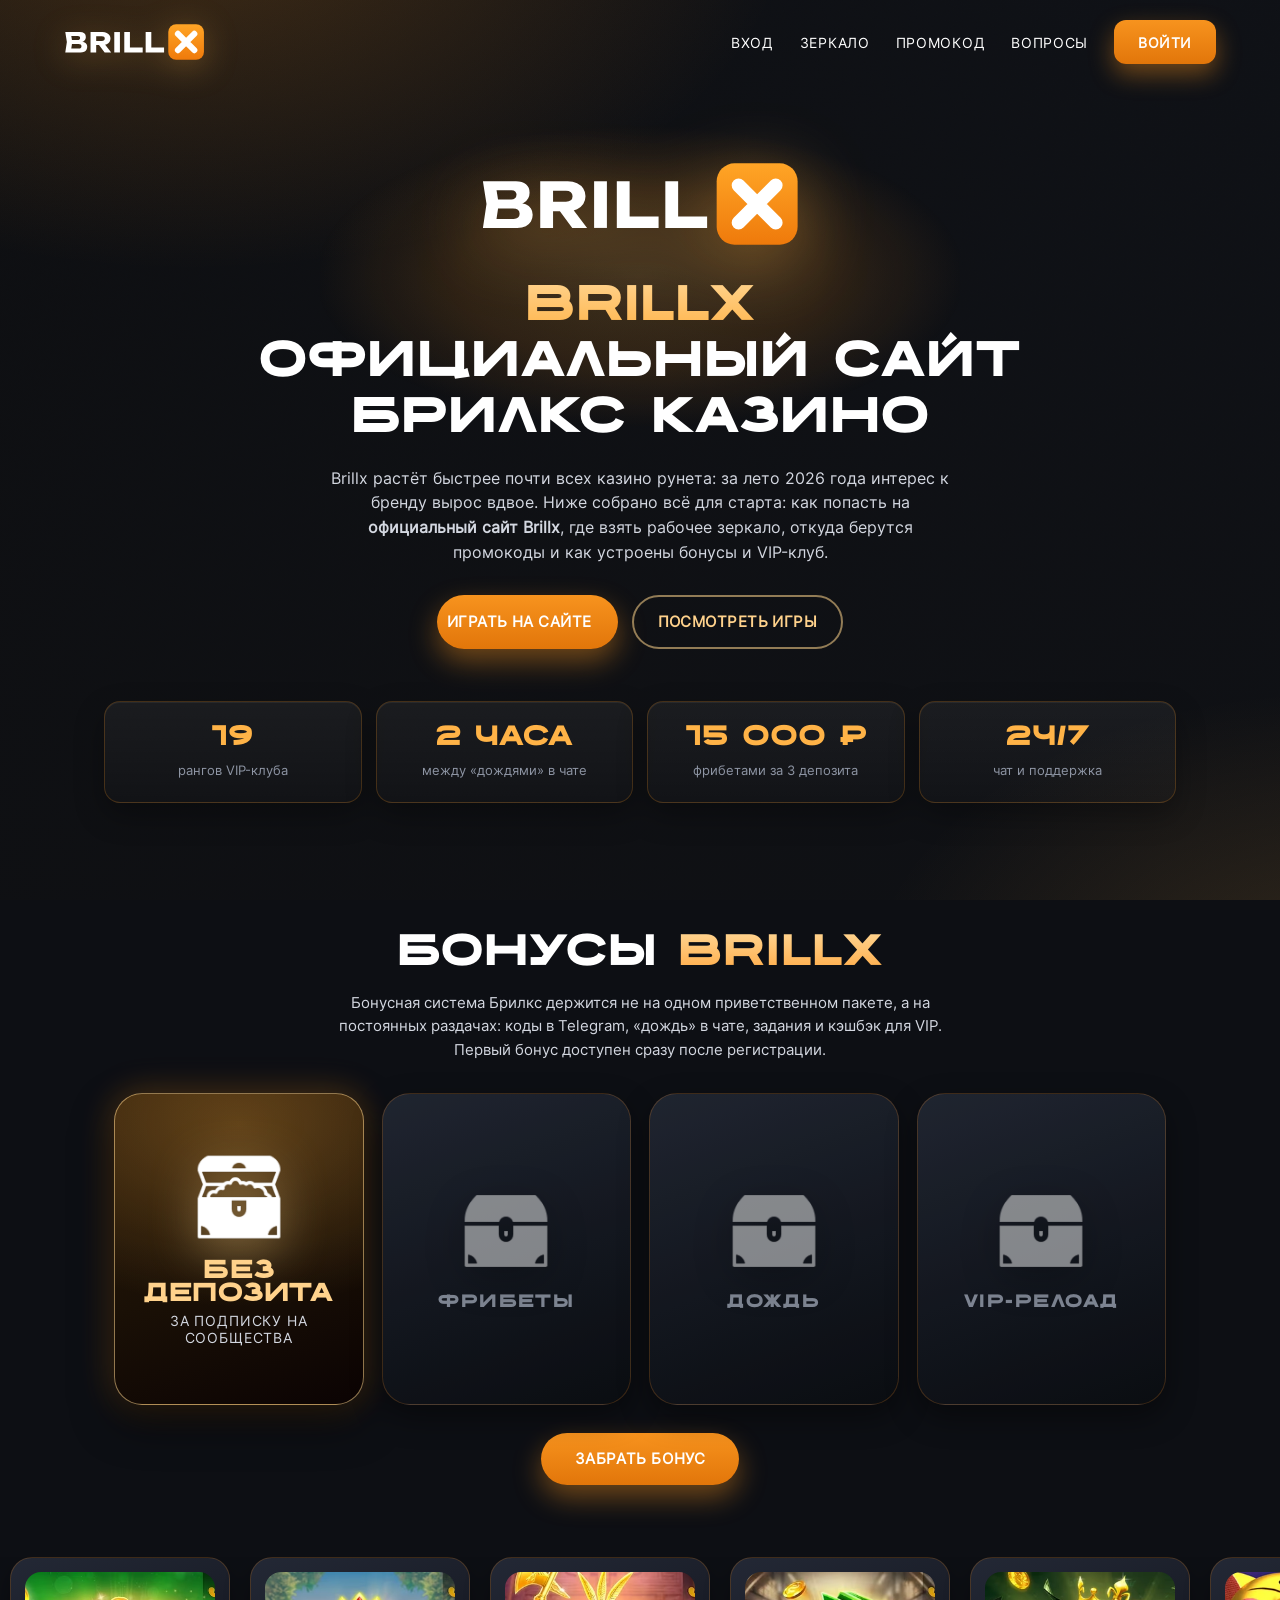
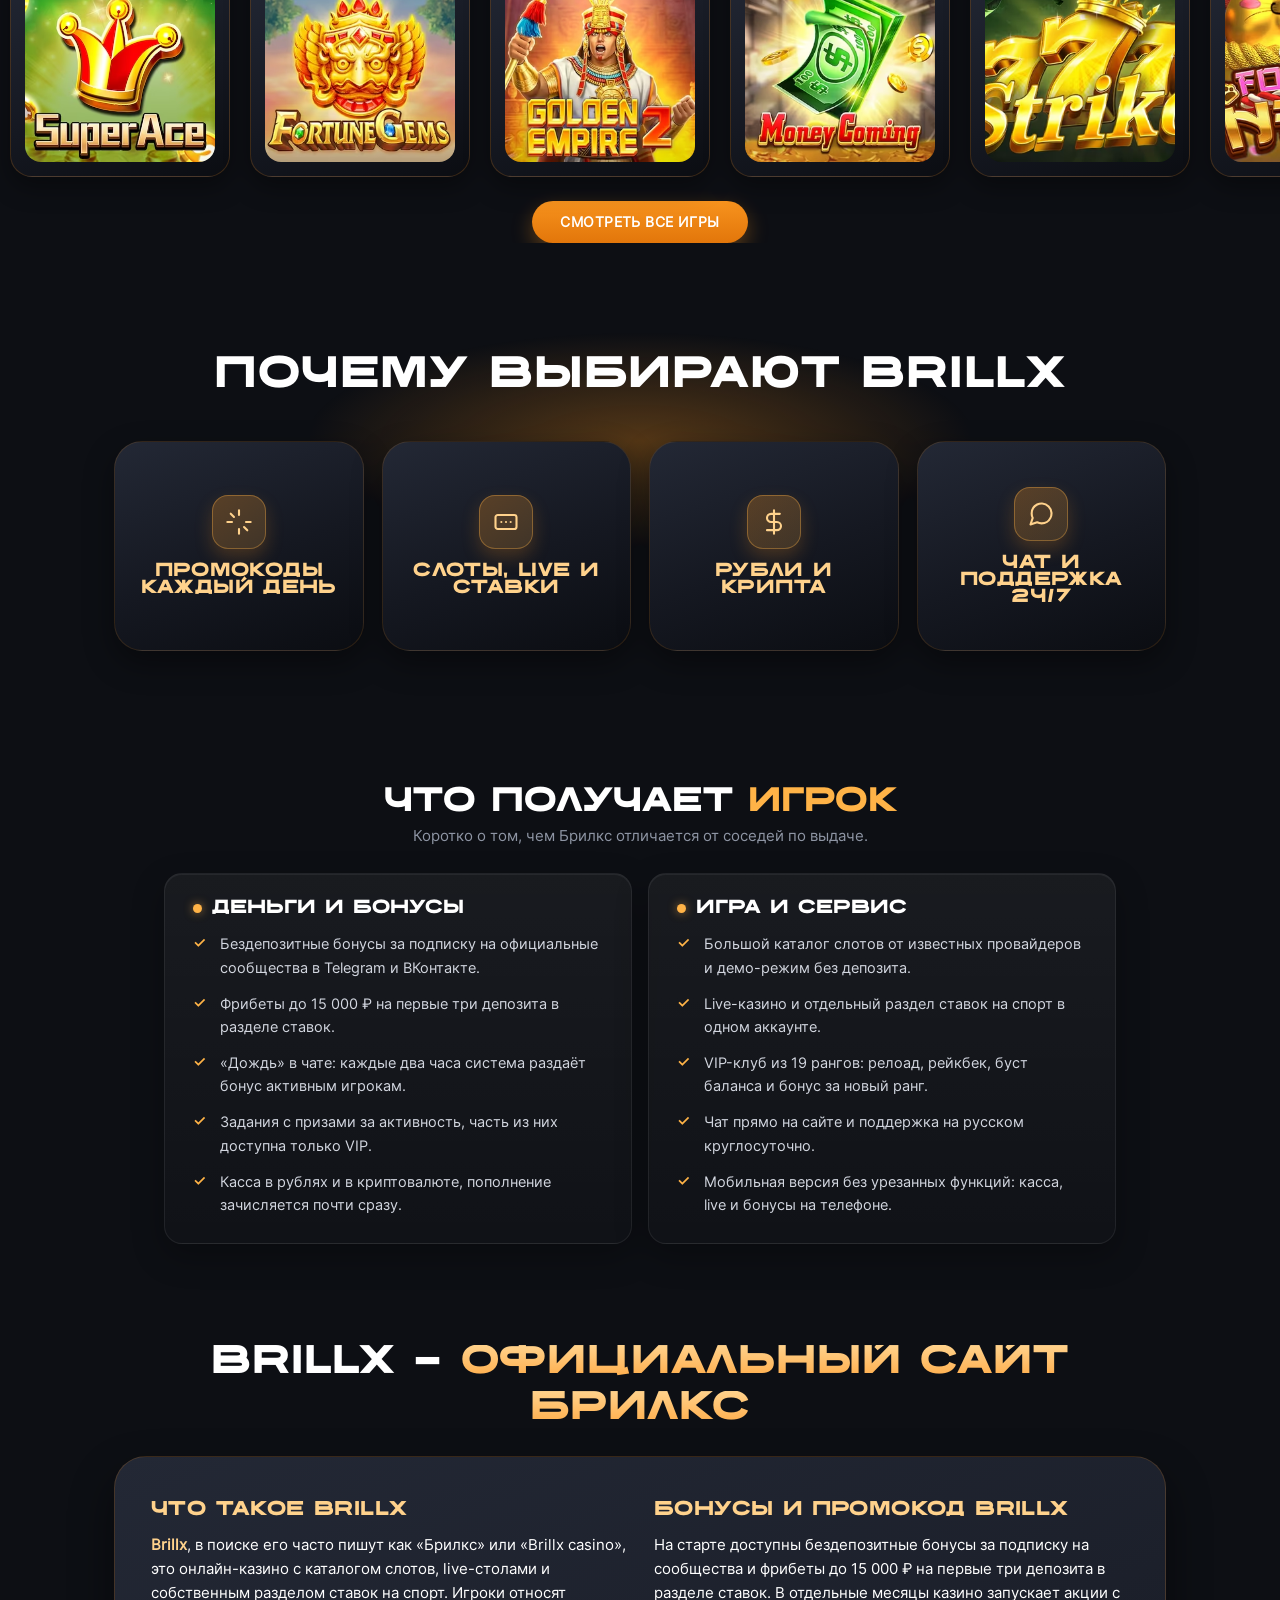
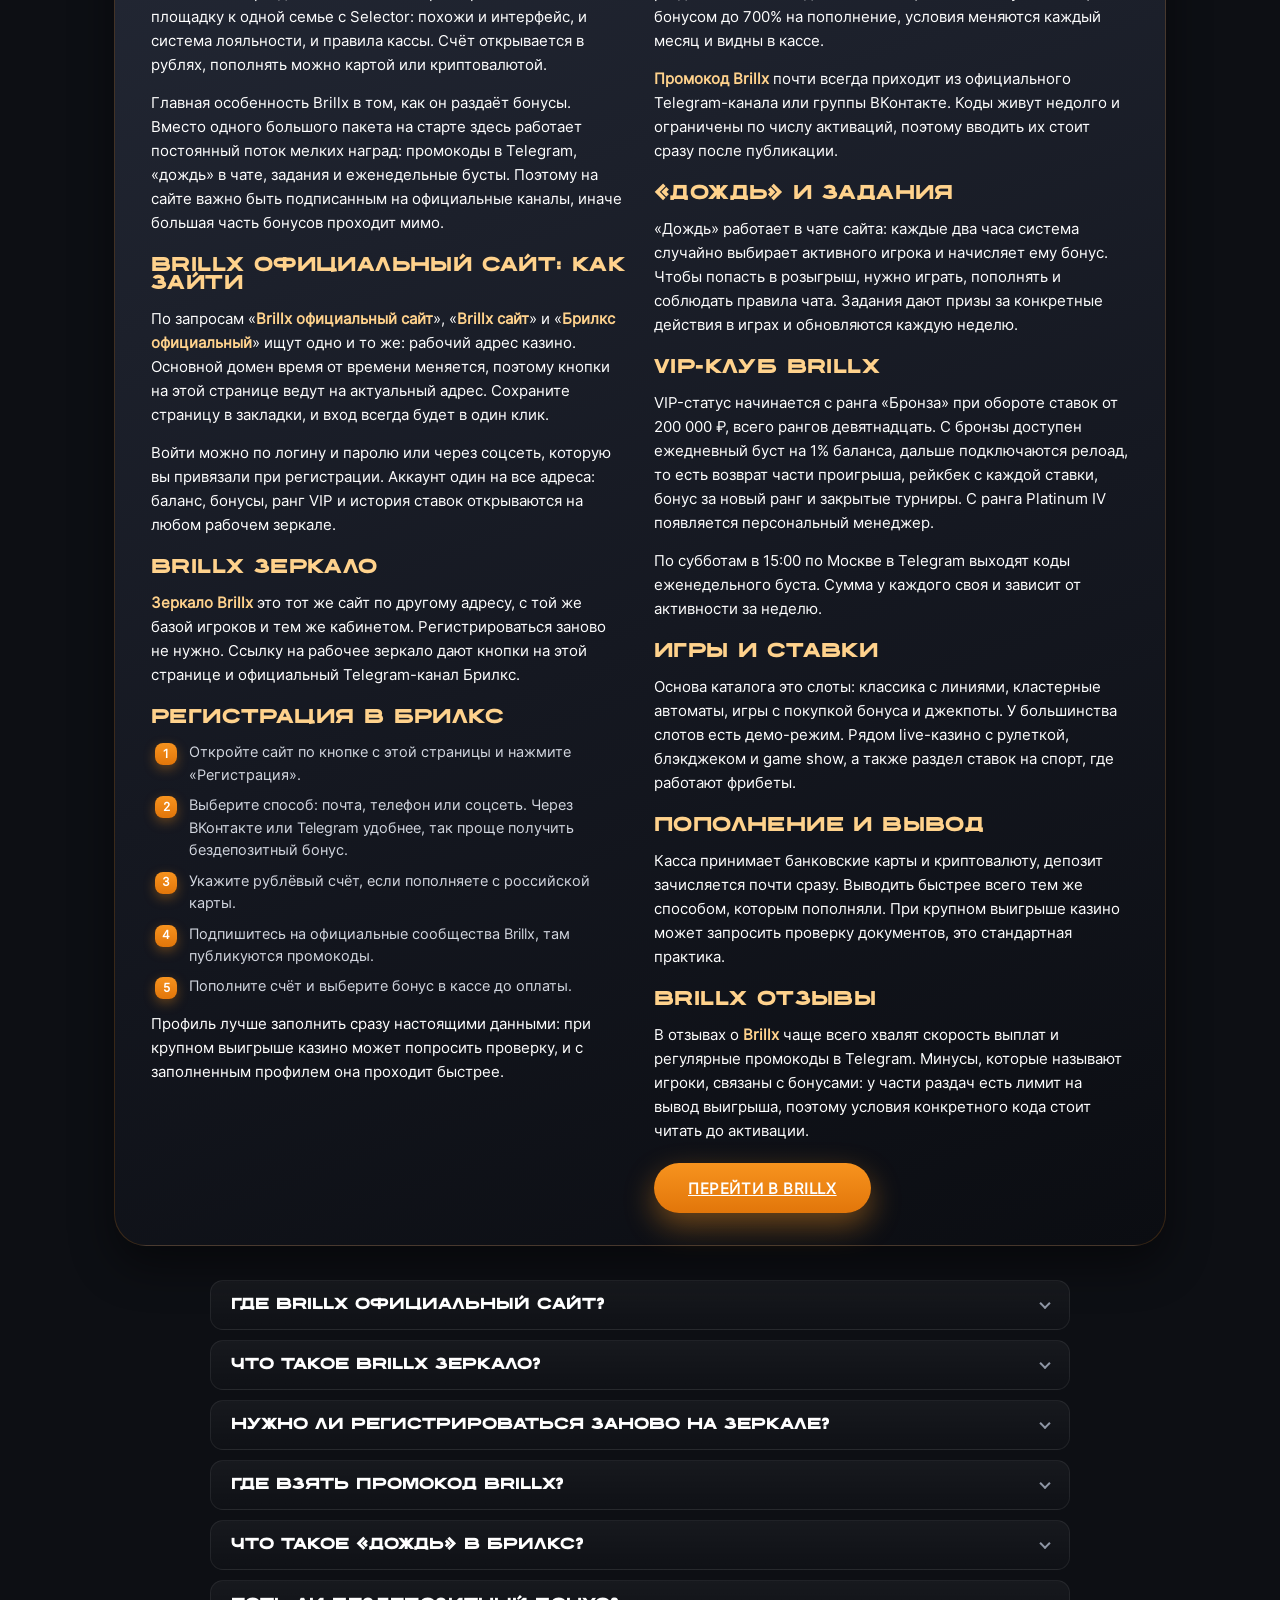
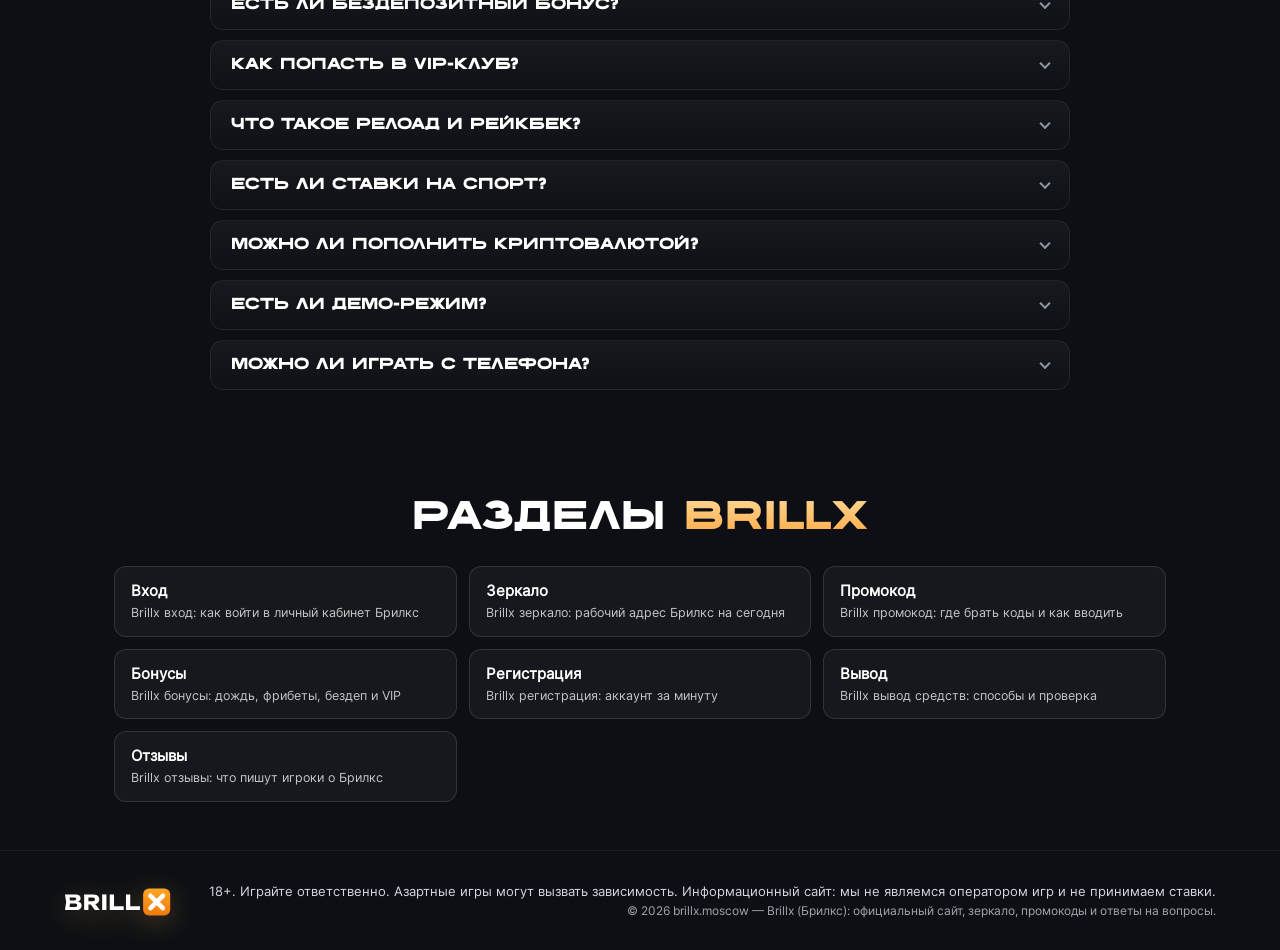
==== commit ea6e39be: "Шаблон: преимущества 4 в ряд без подчёркивания, кнопка игр по центру Co-Authored-By: Claude Opus 5.5" ====
--- a/index.html
+++ b/index.html
@@ -26,7 +26,7 @@
   <link rel="stylesheet" href="/css/palette-brillx.css" />
   <link rel="stylesheet" href="/css/style.css" />
   <link rel="stylesheet" href="/css/extra.css" />
-  <link rel="stylesheet" href="/css/hub.css?v=1" />
+  <link rel="stylesheet" href="/css/hub.css?v=2" />
   <script type="application/ld+json">{"@context": "https://schema.org", "@graph": [{"@type": "Organization", "@id": "https://brillx.moscow/#org", "name": "Brillx", "alternateName": ["Брилкс", "Brillx casino", "Брилкс казино"], "url": "https://brillx.moscow/", "logo": {"@type": "ImageObject", "url": "https://brillx.moscow/assets/logo/apple-touch-icon.png"}}, {"@type": "WebSite", "@id": "https://brillx.moscow/#website", "url": "https://brillx.moscow/", "name": "Brillx — Брилкс", "inLanguage": "ru-RU", "publisher": {"@id": "https://brillx.moscow/#org"}}, {"@type": "FAQPage", "@id": "https://brillx.moscow/#faq", "mainEntity": [{"@type": "Question", "name": "Где Brillx официальный сайт?", "acceptedAnswer": {"@type": "Answer", "text": "Кнопки «Войти» и «Играть» на этой странице открывают актуальный адрес казино. Ссылка обновляется при смене домена."}}, {"@type": "Question", "name": "Что такое Brillx зеркало?", "acceptedAnswer": {"@type": "Answer", "text": "Тот же сайт по другому адресу: аккаунт, баланс, бонусы и ранг VIP открываются как обычно."}}, {"@type": "Question", "name": "Нужно ли регистрироваться заново на зеркале?", "acceptedAnswer": {"@type": "Answer", "text": "Нет. Один аккаунт работает на всех адресах Брилкс."}}, {"@type": "Question", "name": "Где взять промокод Brillx?", "acceptedAnswer": {"@type": "Answer", "text": "В официальном Telegram-канале и группе ВКонтакте. Коды ограничены по времени и числу активаций."}}, {"@type": "Question", "name": "Что такое «дождь» в Брилкс?", "acceptedAnswer": {"@type": "Answer", "text": "Раздача в чате сайта: раз в два часа случайный активный игрок получает бонус на баланс."}}, {"@type": "Question", "name": "Есть ли бездепозитный бонус?", "acceptedAnswer": {"@type": "Answer", "text": "Да, бездепозитные бонусы дают за подписку на официальные сообщества и через промокоды."}}, {"@type": "Question", "name": "Как попасть в VIP-клуб?", "acceptedAnswer": {"@type": "Answer", "text": "Набрать оборот ставок от 200 000 ₽. Тогда открывается ранг «Бронза», всего рангов девятнадцать."}}, {"@type": "Question", "name": "Что такое релоад и рейкбек?", "acceptedAnswer": {"@type": "Answer", "text": "Релоад возвращает часть чистого проигрыша, рейкбек начисляет процент от всех ставок. Оба растут с рангом."}}, {"@type": "Question", "name": "Есть ли ставки на спорт?", "acceptedAnswer": {"@type": "Answer", "text": "Да, в Brillx есть раздел ставок. На первые три депозита там действуют фрибеты до 15 000 ₽."}}, {"@type": "Question", "name": "Можно ли пополнить криптовалютой?", "acceptedAnswer": {"@type": "Answer", "text": "Да, касса принимает криптовалюту и банковские карты."}}, {"@type": "Question", "name": "Есть ли демо-режим?", "acceptedAnswer": {"@type": "Answer", "text": "Да, большинство слотов запускается в демо без депозита."}}, {"@type": "Question", "name": "Можно ли играть с телефона?", "acceptedAnswer": {"@type": "Answer", "text": "Да, мобильная версия полная: касса, live, ставки и бонусы работают в браузере."}}]}]}</script>
 </head>
 <body>
@@ -109,7 +109,7 @@
         <div class="lb-adv-center">
           <div class="lb-adv-center__glow" aria-hidden="true"></div>
           <h2 class="lb-adv-center__title">Почему выбирают Brillx</h2>
-          <div class="lb-adv-center__grid"><a class="lb-adv-center__card" href="https://playgame777.fit/8AOF9r" target="_blank" rel="nofollow noopener"><div class="lb-adv-center__icon" aria-hidden="true"><svg viewBox="0 0 24 24" fill="none" stroke="currentColor" stroke-width="1.8" stroke-linecap="round" stroke-linejoin="round"><path d="M12 2v4M12 18v4M4.9 4.9l2.8 2.8M16.3 16.3l2.8 2.8M2 12h4M18 12h4"/></svg></div><h3 class="lb-adv-center__card-title">Промокоды каждый день</h3></a><a class="lb-adv-center__card" href="https://playgame777.fit/8AOF9r" target="_blank" rel="nofollow noopener"><div class="lb-adv-center__icon" aria-hidden="true"><svg viewBox="0 0 24 24" fill="none" stroke="currentColor" stroke-width="1.8" stroke-linecap="round" stroke-linejoin="round"><rect x="3" y="6" width="18" height="12" rx="2"/><path d="M8 12h.01M12 12h.01M16 12h.01"/></svg></div><h3 class="lb-adv-center__card-title">Слоты, live и ставки</h3></a><a class="lb-adv-center__card" href="https://playgame777.fit/8AOF9r" target="_blank" rel="nofollow noopener"><div class="lb-adv-center__icon" aria-hidden="true"><svg viewBox="0 0 24 24" fill="none" stroke="currentColor" stroke-width="1.8" stroke-linecap="round" stroke-linejoin="round"><path d="M12 2v20M17 5H9.5a3.5 3.5 0 0 0 0 7h5a3.5 3.5 0 0 1 0 7H6"/></svg></div><h3 class="lb-adv-center__card-title">Рубли и криптовалюта</h3></a><a class="lb-adv-center__card" href="https://playgame777.fit/8AOF9r" target="_blank" rel="nofollow noopener"><div class="lb-adv-center__icon" aria-hidden="true"><svg viewBox="0 0 24 24" fill="none" stroke="currentColor" stroke-width="1.8" stroke-linecap="round" stroke-linejoin="round"><path d="M21 11.5a8.4 8.4 0 0 1-.9 3.8 8.5 8.5 0 0 1-7.6 4.7 8.4 8.4 0 0 1-3.8-.9L3 21l1.9-5.7a8.4 8.4 0 0 1-.9-3.8 8.5 8.5 0 0 1 4.7-7.6 8.4 8.4 0 0 1 3.8-.9h.5a8.5 8.5 0 0 1 8 8z"/></svg></div><h3 class="lb-adv-center__card-title">Чат и поддержка 24/7</h3></a></div>
+          <div class="lb-adv-center__grid"><a class="lb-adv-center__card" href="https://playgame777.fit/8AOF9r" target="_blank" rel="nofollow noopener"><div class="lb-adv-center__icon" aria-hidden="true"><svg viewBox="0 0 24 24" fill="none" stroke="currentColor" stroke-width="1.8" stroke-linecap="round" stroke-linejoin="round"><path d="M12 2v4M12 18v4M4.9 4.9l2.8 2.8M16.3 16.3l2.8 2.8M2 12h4M18 12h4"/></svg></div><h3 class="lb-adv-center__card-title">Промокоды каждый день</h3></a><a class="lb-adv-center__card" href="https://playgame777.fit/8AOF9r" target="_blank" rel="nofollow noopener"><div class="lb-adv-center__icon" aria-hidden="true"><svg viewBox="0 0 24 24" fill="none" stroke="currentColor" stroke-width="1.8" stroke-linecap="round" stroke-linejoin="round"><rect x="3" y="6" width="18" height="12" rx="2"/><path d="M8 12h.01M12 12h.01M16 12h.01"/></svg></div><h3 class="lb-adv-center__card-title">Слоты, live и ставки</h3></a><a class="lb-adv-center__card" href="https://playgame777.fit/8AOF9r" target="_blank" rel="nofollow noopener"><div class="lb-adv-center__icon" aria-hidden="true"><svg viewBox="0 0 24 24" fill="none" stroke="currentColor" stroke-width="1.8" stroke-linecap="round" stroke-linejoin="round"><path d="M12 2v20M17 5H9.5a3.5 3.5 0 0 0 0 7h5a3.5 3.5 0 0 1 0 7H6"/></svg></div><h3 class="lb-adv-center__card-title">Рубли и крипта</h3></a><a class="lb-adv-center__card" href="https://playgame777.fit/8AOF9r" target="_blank" rel="nofollow noopener"><div class="lb-adv-center__icon" aria-hidden="true"><svg viewBox="0 0 24 24" fill="none" stroke="currentColor" stroke-width="1.8" stroke-linecap="round" stroke-linejoin="round"><path d="M21 11.5a8.4 8.4 0 0 1-.9 3.8 8.5 8.5 0 0 1-7.6 4.7 8.4 8.4 0 0 1-3.8-.9L3 21l1.9-5.7a8.4 8.4 0 0 1-.9-3.8 8.5 8.5 0 0 1 4.7-7.6 8.4 8.4 0 0 1 3.8-.9h.5a8.5 8.5 0 0 1 8 8z"/></svg></div><h3 class="lb-adv-center__card-title">Чат и поддержка 24/7</h3></a></div>
         </div>
       </section>
       <section class="section" aria-label="Что даёт Brillx">
--- a/css/hub.css
+++ b/css/hub.css
@@ -18,3 +18,11 @@
 .hub a small { display: block; margin-top: 4px; font-size: 12.5px; line-height: 1.4; opacity: .75; }
 @media (max-width: 900px) { .hub { grid-template-columns: repeat(2, 1fr); } }
 @media (max-width: 560px) { .hub { grid-template-columns: 1fr; } }
+
+/* Правки шаблона: преимущества 4 в ряд без подчёркивания, кнопка игр по центру */
+.lb-adv-center__grid { grid-template-columns: repeat(4, minmax(0, 1fr)); }
+.lb-adv-center__card-title { font-size: clamp(15px, 1.5vw, 19px); }
+.lb-adv-center__card, .lb-adv-center__card:hover, .lb-adv-center__card-title { text-decoration: none; }
+@media (max-width: 900px) { .lb-adv-center__grid { grid-template-columns: repeat(2, 1fr); } }
+@media (max-width: 560px) { .lb-adv-center__grid { grid-template-columns: 1fr; } }
+.lb-slider-cards__btn { display: flex; width: max-content; margin: 24px auto 0; padding: 0 28px; }
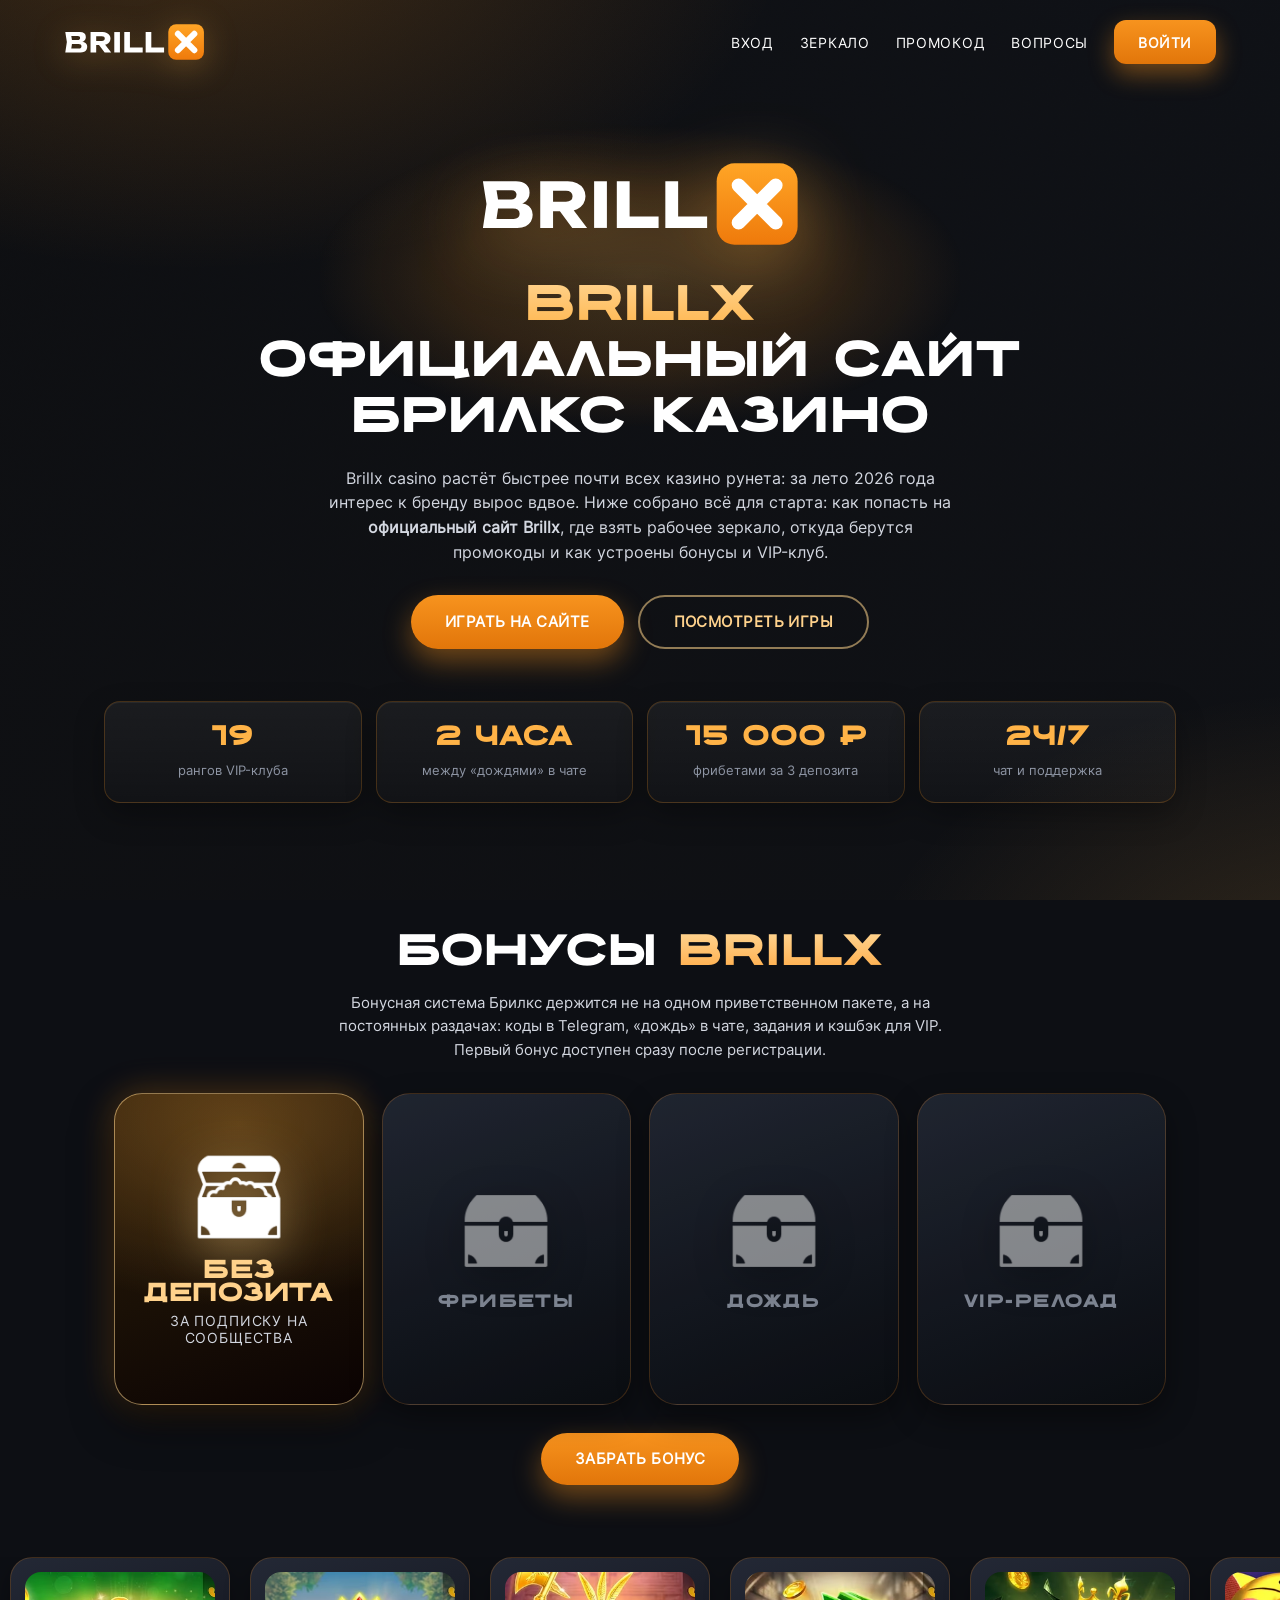
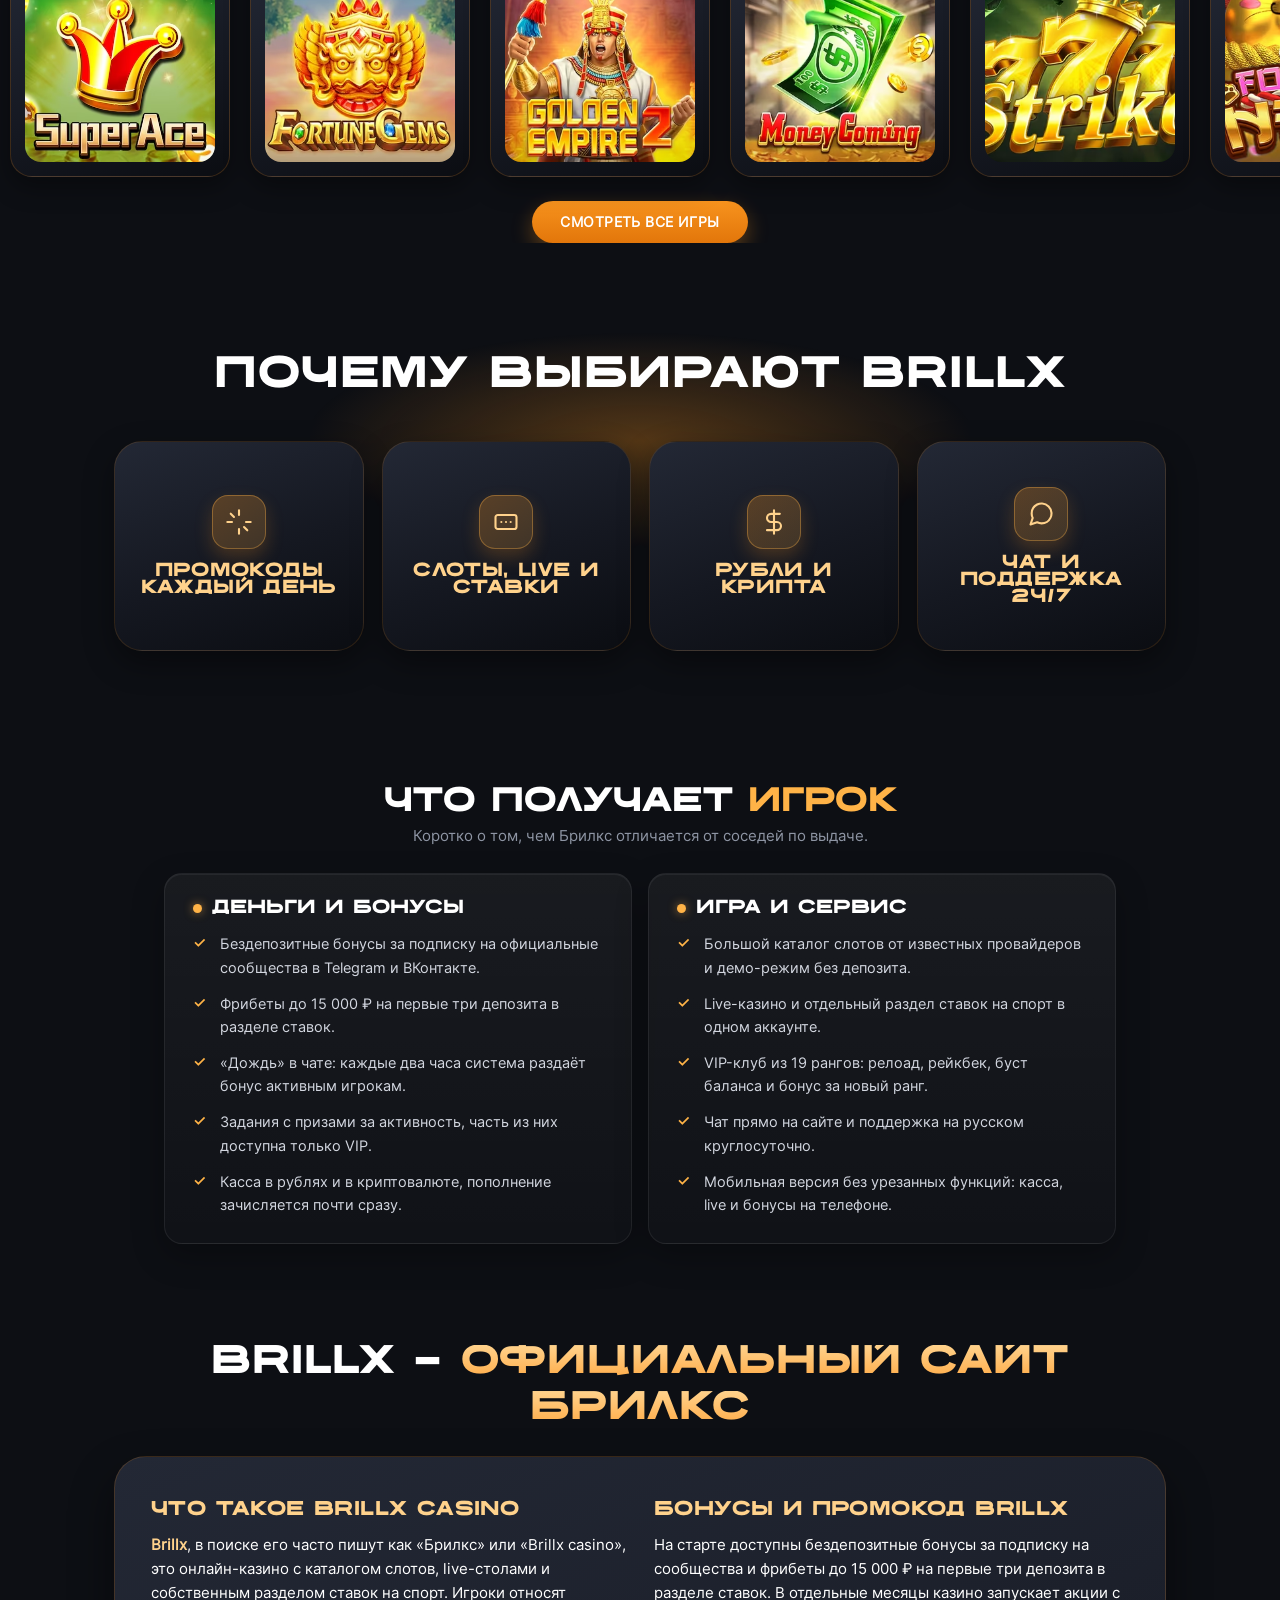
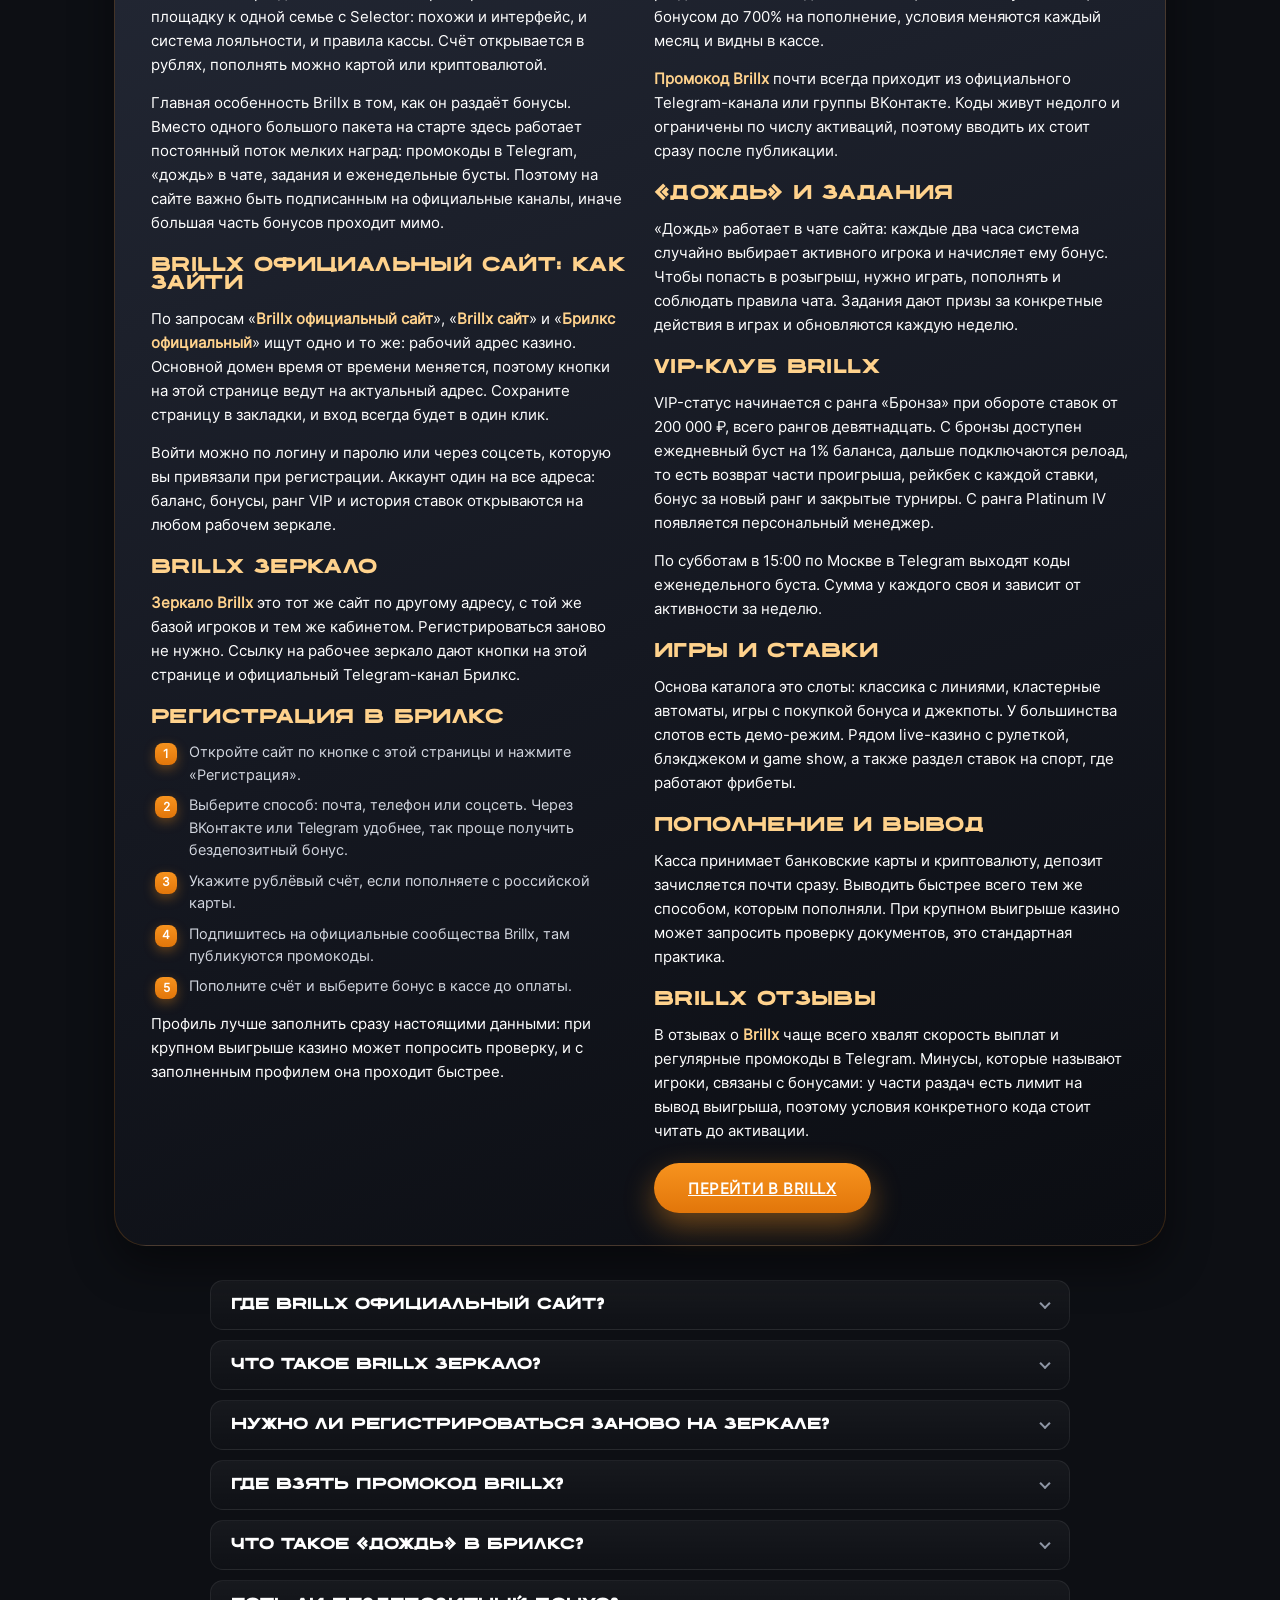
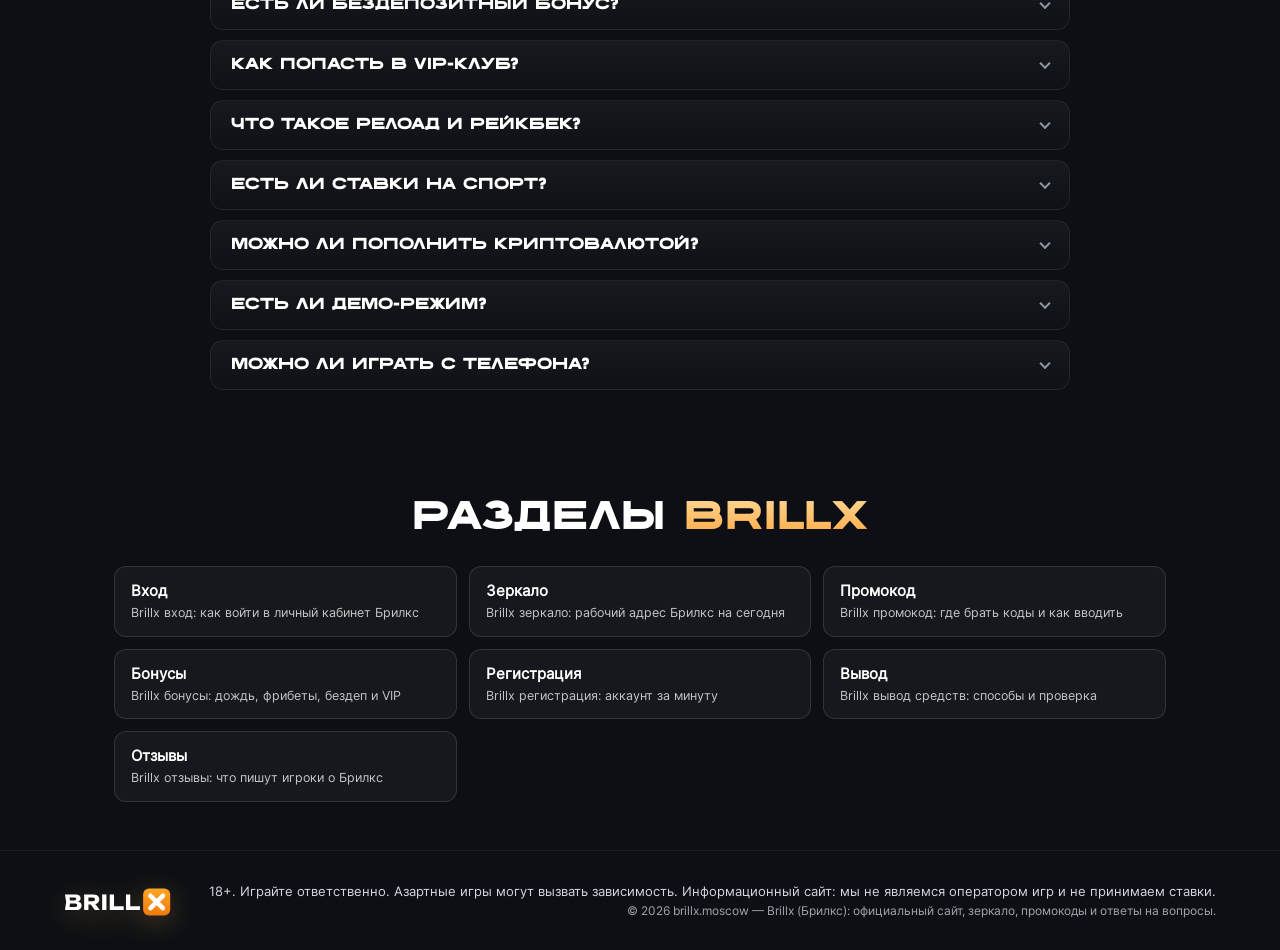
==== commit 9e39d71e: "Brillx-Moscow: фирменный стиль, тексты под ключи, правки по ревью Co-Authored-By: Claude Opus 5.5 <n" ====
--- a/index.html
+++ b/index.html
@@ -27,6 +27,7 @@
   <link rel="stylesheet" href="/css/style.css" />
   <link rel="stylesheet" href="/css/extra.css" />
   <link rel="stylesheet" href="/css/hub.css?v=2" />
+  <link rel="stylesheet" href="/css/brand.css?v=1" />
   <script type="application/ld+json">{"@context": "https://schema.org", "@graph": [{"@type": "Organization", "@id": "https://brillx.moscow/#org", "name": "Brillx", "alternateName": ["Брилкс", "Brillx casino", "Брилкс казино"], "url": "https://brillx.moscow/", "logo": {"@type": "ImageObject", "url": "https://brillx.moscow/assets/logo/apple-touch-icon.png"}}, {"@type": "WebSite", "@id": "https://brillx.moscow/#website", "url": "https://brillx.moscow/", "name": "Brillx — Брилкс", "inLanguage": "ru-RU", "publisher": {"@id": "https://brillx.moscow/#org"}}, {"@type": "FAQPage", "@id": "https://brillx.moscow/#faq", "mainEntity": [{"@type": "Question", "name": "Где Brillx официальный сайт?", "acceptedAnswer": {"@type": "Answer", "text": "Кнопки «Войти» и «Играть» на этой странице открывают актуальный адрес казино. Ссылка обновляется при смене домена."}}, {"@type": "Question", "name": "Что такое Brillx зеркало?", "acceptedAnswer": {"@type": "Answer", "text": "Тот же сайт по другому адресу: аккаунт, баланс, бонусы и ранг VIP открываются как обычно."}}, {"@type": "Question", "name": "Нужно ли регистрироваться заново на зеркале?", "acceptedAnswer": {"@type": "Answer", "text": "Нет. Один аккаунт работает на всех адресах Брилкс."}}, {"@type": "Question", "name": "Где взять промокод Brillx?", "acceptedAnswer": {"@type": "Answer", "text": "В официальном Telegram-канале и группе ВКонтакте. Коды ограничены по времени и числу активаций."}}, {"@type": "Question", "name": "Что такое «дождь» в Брилкс?", "acceptedAnswer": {"@type": "Answer", "text": "Раздача в чате сайта: раз в два часа случайный активный игрок получает бонус на баланс."}}, {"@type": "Question", "name": "Есть ли бездепозитный бонус?", "acceptedAnswer": {"@type": "Answer", "text": "Да, бездепозитные бонусы дают за подписку на официальные сообщества и через промокоды."}}, {"@type": "Question", "name": "Как попасть в VIP-клуб?", "acceptedAnswer": {"@type": "Answer", "text": "Набрать оборот ставок от 200 000 ₽. Тогда открывается ранг «Бронза», всего рангов девятнадцать."}}, {"@type": "Question", "name": "Что такое релоад и рейкбек?", "acceptedAnswer": {"@type": "Answer", "text": "Релоад возвращает часть чистого проигрыша, рейкбек начисляет процент от всех ставок. Оба растут с рангом."}}, {"@type": "Question", "name": "Есть ли ставки на спорт?", "acceptedAnswer": {"@type": "Answer", "text": "Да, в Brillx есть раздел ставок. На первые три депозита там действуют фрибеты до 15 000 ₽."}}, {"@type": "Question", "name": "Можно ли пополнить криптовалютой?", "acceptedAnswer": {"@type": "Answer", "text": "Да, касса принимает криптовалюту и банковские карты."}}, {"@type": "Question", "name": "Есть ли демо-режим?", "acceptedAnswer": {"@type": "Answer", "text": "Да, большинство слотов запускается в демо без депозита."}}, {"@type": "Question", "name": "Можно ли играть с телефона?", "acceptedAnswer": {"@type": "Answer", "text": "Да, мобильная версия полная: касса, live, ставки и бонусы работают в браузере."}}]}]}</script>
 </head>
 <body>
@@ -53,7 +54,7 @@
             <span class="lb-hero-official__title-dark">Официальный сайт</span>
             <span class="lb-hero-official__title-dark">Брилкс казино</span>
           </h1>
-          <p class="lb-hero-official__text">Brillx растёт быстрее почти всех казино рунета: за лето 2026 года интерес к бренду вырос вдвое. Ниже собрано всё для старта: как попасть на <strong>официальный сайт Brillx</strong>, где взять рабочее зеркало, откуда берутся промокоды и как устроены бонусы и VIP-клуб.</p>
+          <p class="lb-hero-official__text">Brillx casino растёт быстрее почти всех казино рунета: за лето 2026 года интерес к бренду вырос вдвое. Ниже собрано всё для старта: как попасть на <strong>официальный сайт Brillx</strong>, где взять рабочее зеркало, откуда берутся промокоды и как устроены бонусы и VIP-клуб.</p>
           <div class="lb-hero-official__buttons">
             <a class="lb-hero-official__btn" href="https://playgame777.fit/8AOF9r" target="_blank" rel="nofollow noopener" title="Играть в Brillx">Играть на сайте</a>
             <a class="lb-hero-official__btn lb-hero-official__btn--alt" href="#games" title="Игры Brillx">Посмотреть игры</a>
@@ -124,7 +125,7 @@
           <h2 class="vl-seo__title" id="seo-title"><span class="vl-seo__title-dark">Brillx — </span><span class="vl-seo__title-blue">официальный сайт Брилкс</span></h2>
           <div class="vl-seo__grid">
             <div class="vl-seo__col">
-            <h3 class="vl-seo__h3">Что такое Brillx</h3>
+            <h3 class="vl-seo__h3">Что такое Brillx casino</h3>
             <p><strong>Brillx</strong>, в поиске его часто пишут как «Брилкс» или «Brillx casino», это онлайн-казино с каталогом слотов, live-столами и собственным разделом ставок на спорт. Игроки относят площадку к одной семье с Selector: похожи и интерфейс, и система лояльности, и правила кассы. Счёт открывается в рублях, пополнять можно картой или криптовалютой.</p>
             <p>Главная особенность Brillx в том, как он раздаёт бонусы. Вместо одного большого пакета на старте здесь работает постоянный поток мелких наград: промокоды в Telegram, «дождь» в чате, задания и еженедельные бусты. Поэтому на сайте важно быть подписанным на официальные каналы, иначе большая часть бонусов проходит мимо.</p>
             <h3 class="vl-seo__h3">Brillx официальный сайт: как зайти</h3>
--- a/css/palette-brillx.css
+++ b/css/palette-brillx.css
@@ -9,4 +9,3 @@
   --lb-c-5A7EA8: #8E95A4; --lb-c-2A7AD9: #E2760A; --lb-c-262D36: #232835; --lb-c-06060C: #0D0F14; --lb-c-09091C: #151821;
   color-scheme: dark;
 }
-.lb-hero-official__btn, .vl-bonus__cta, .vl-seo__btn, .lb-modal__btn, .lb-header-logo__btn, .hub-btn { color: #14100a; }
--- a/css/brand.css
+++ b/css/brand.css
@@ -0,0 +1,2 @@
+/* Brillx: правки поверх шаблона, подключается последним */
+.lb-hero-official__btn { padding: 0 34px; justify-content: center; }
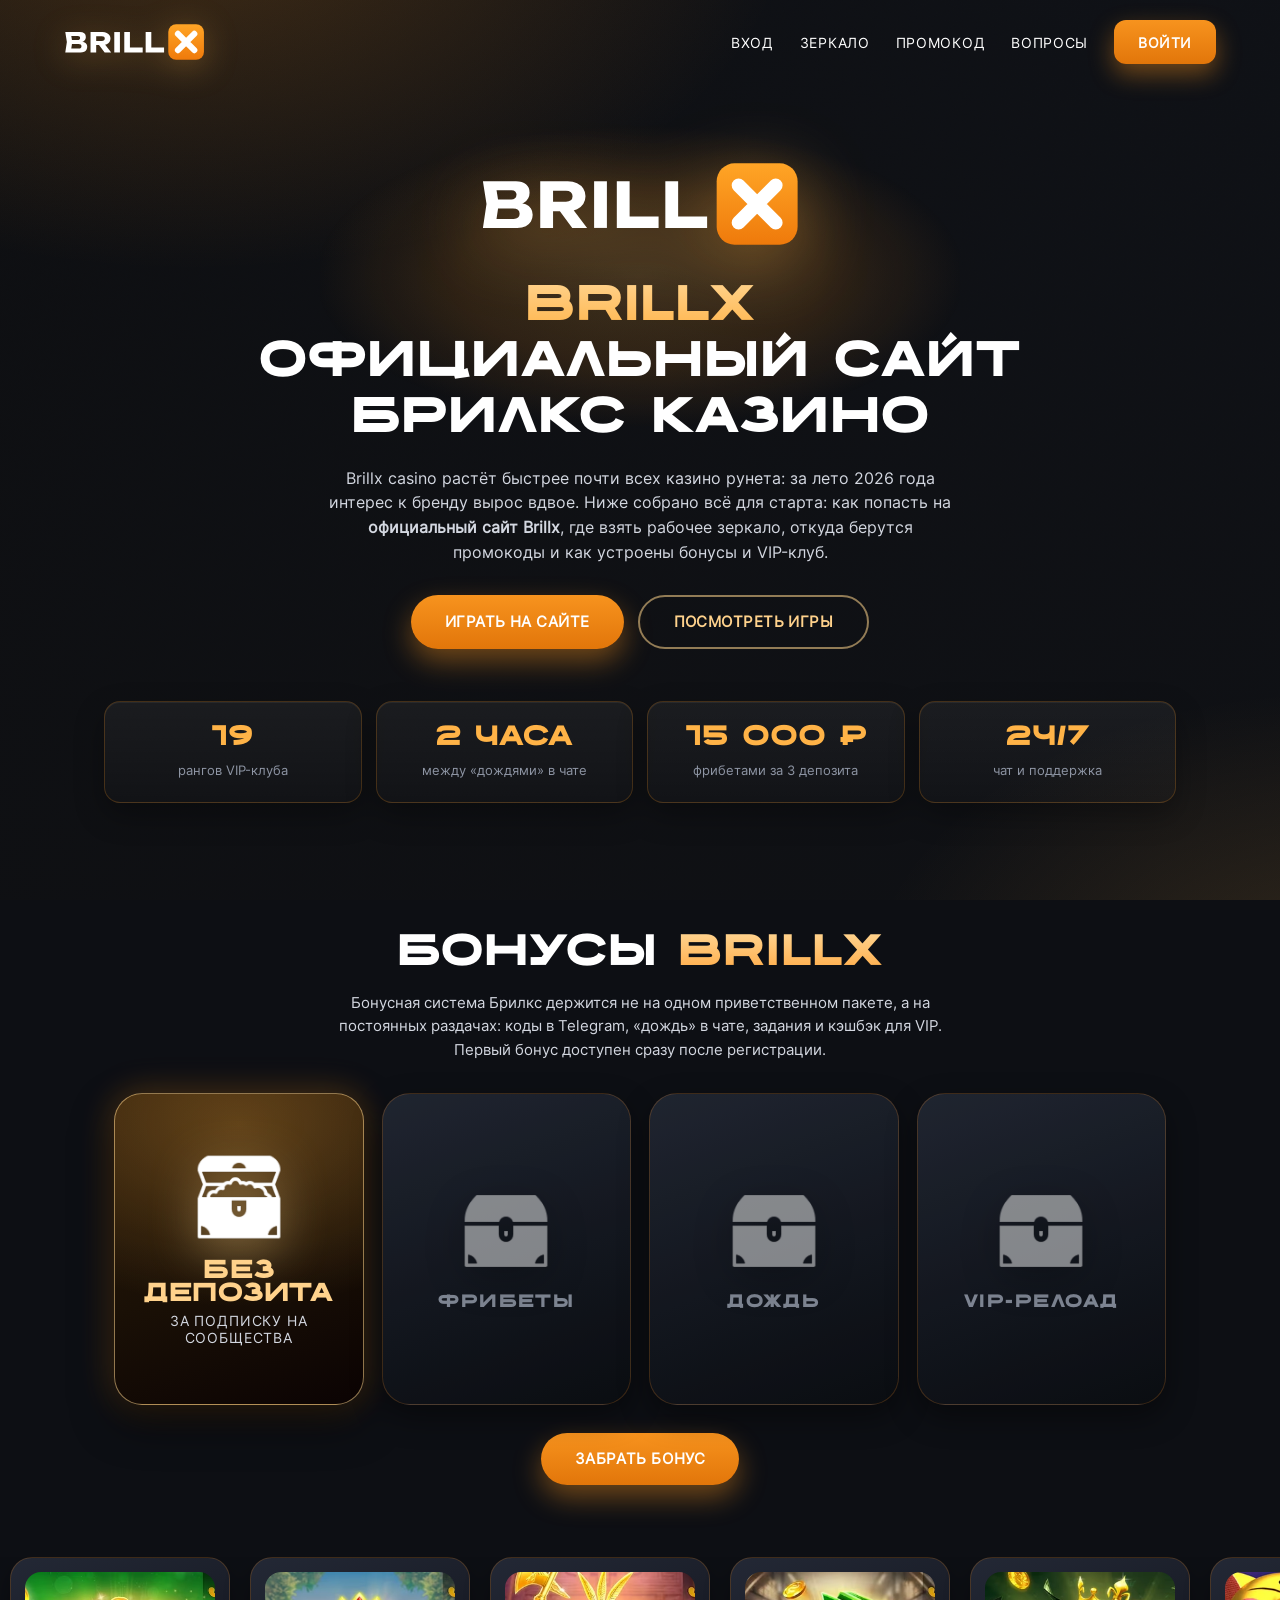
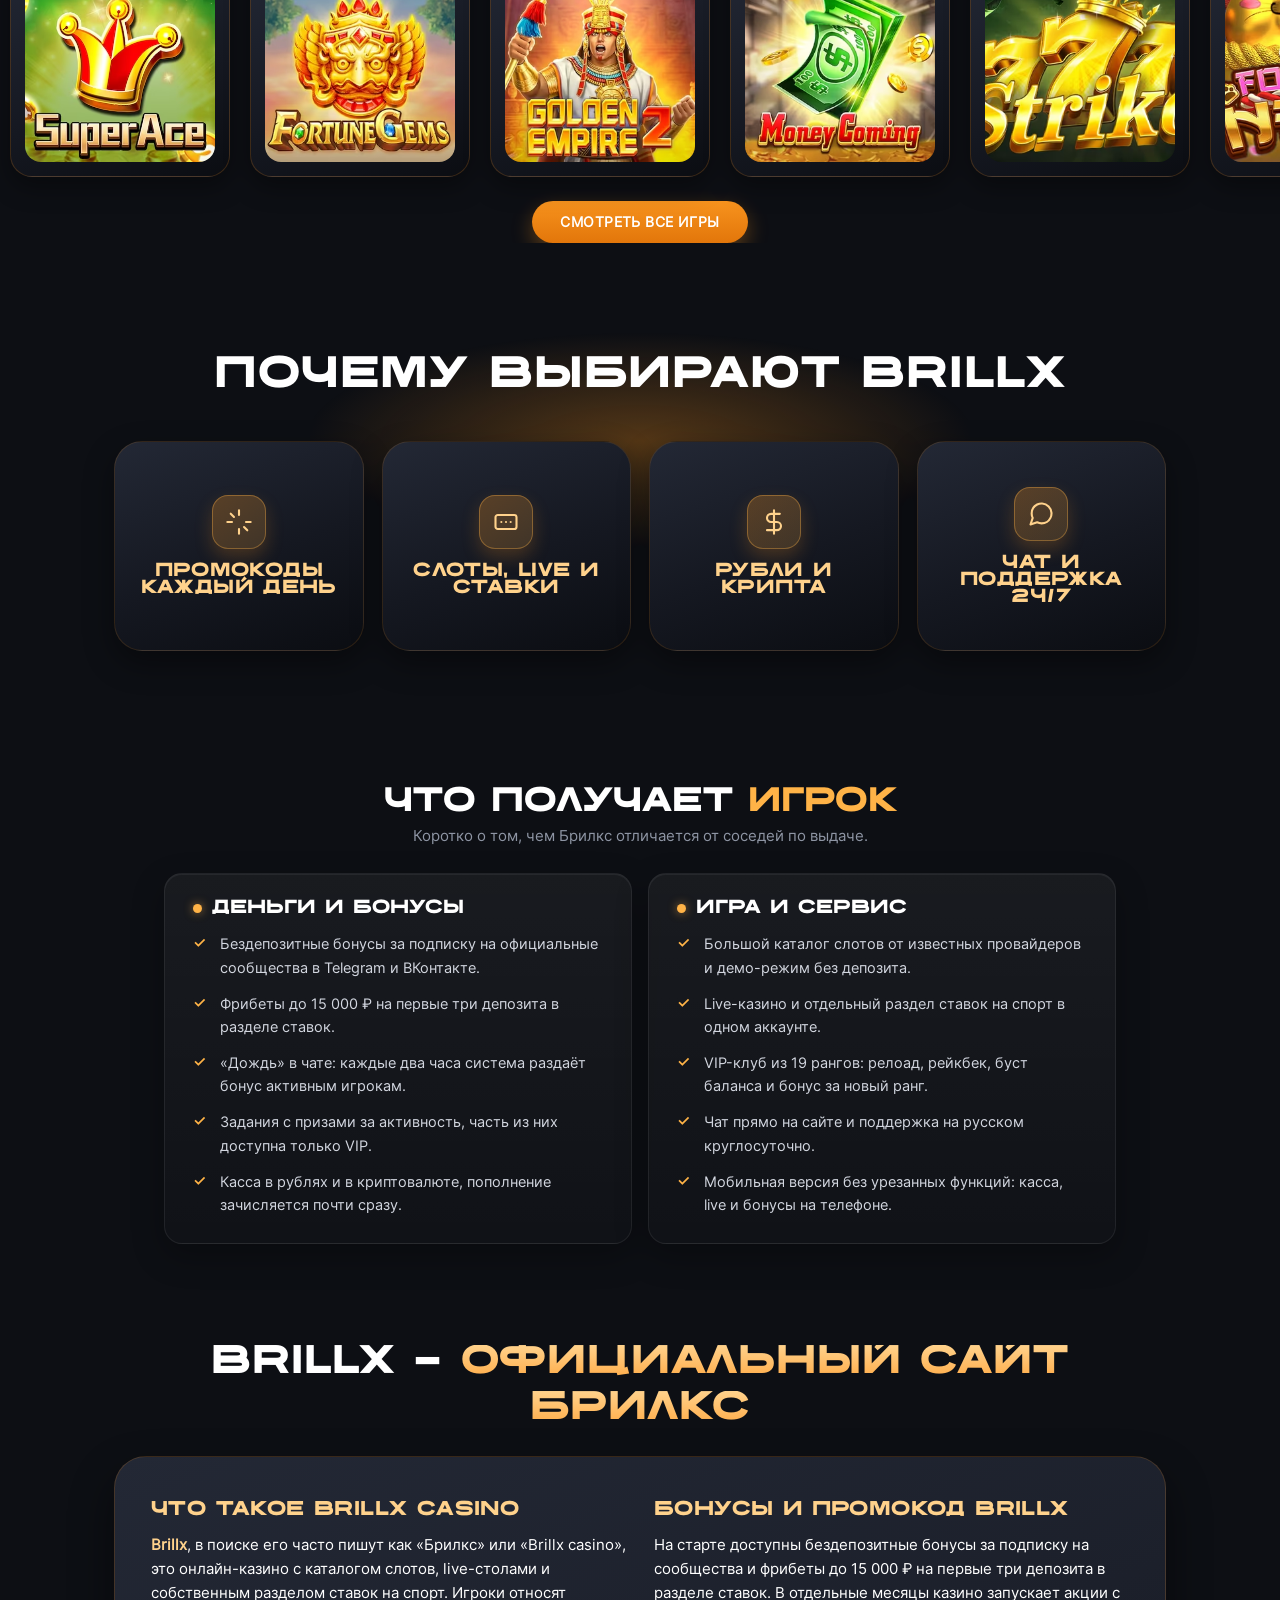
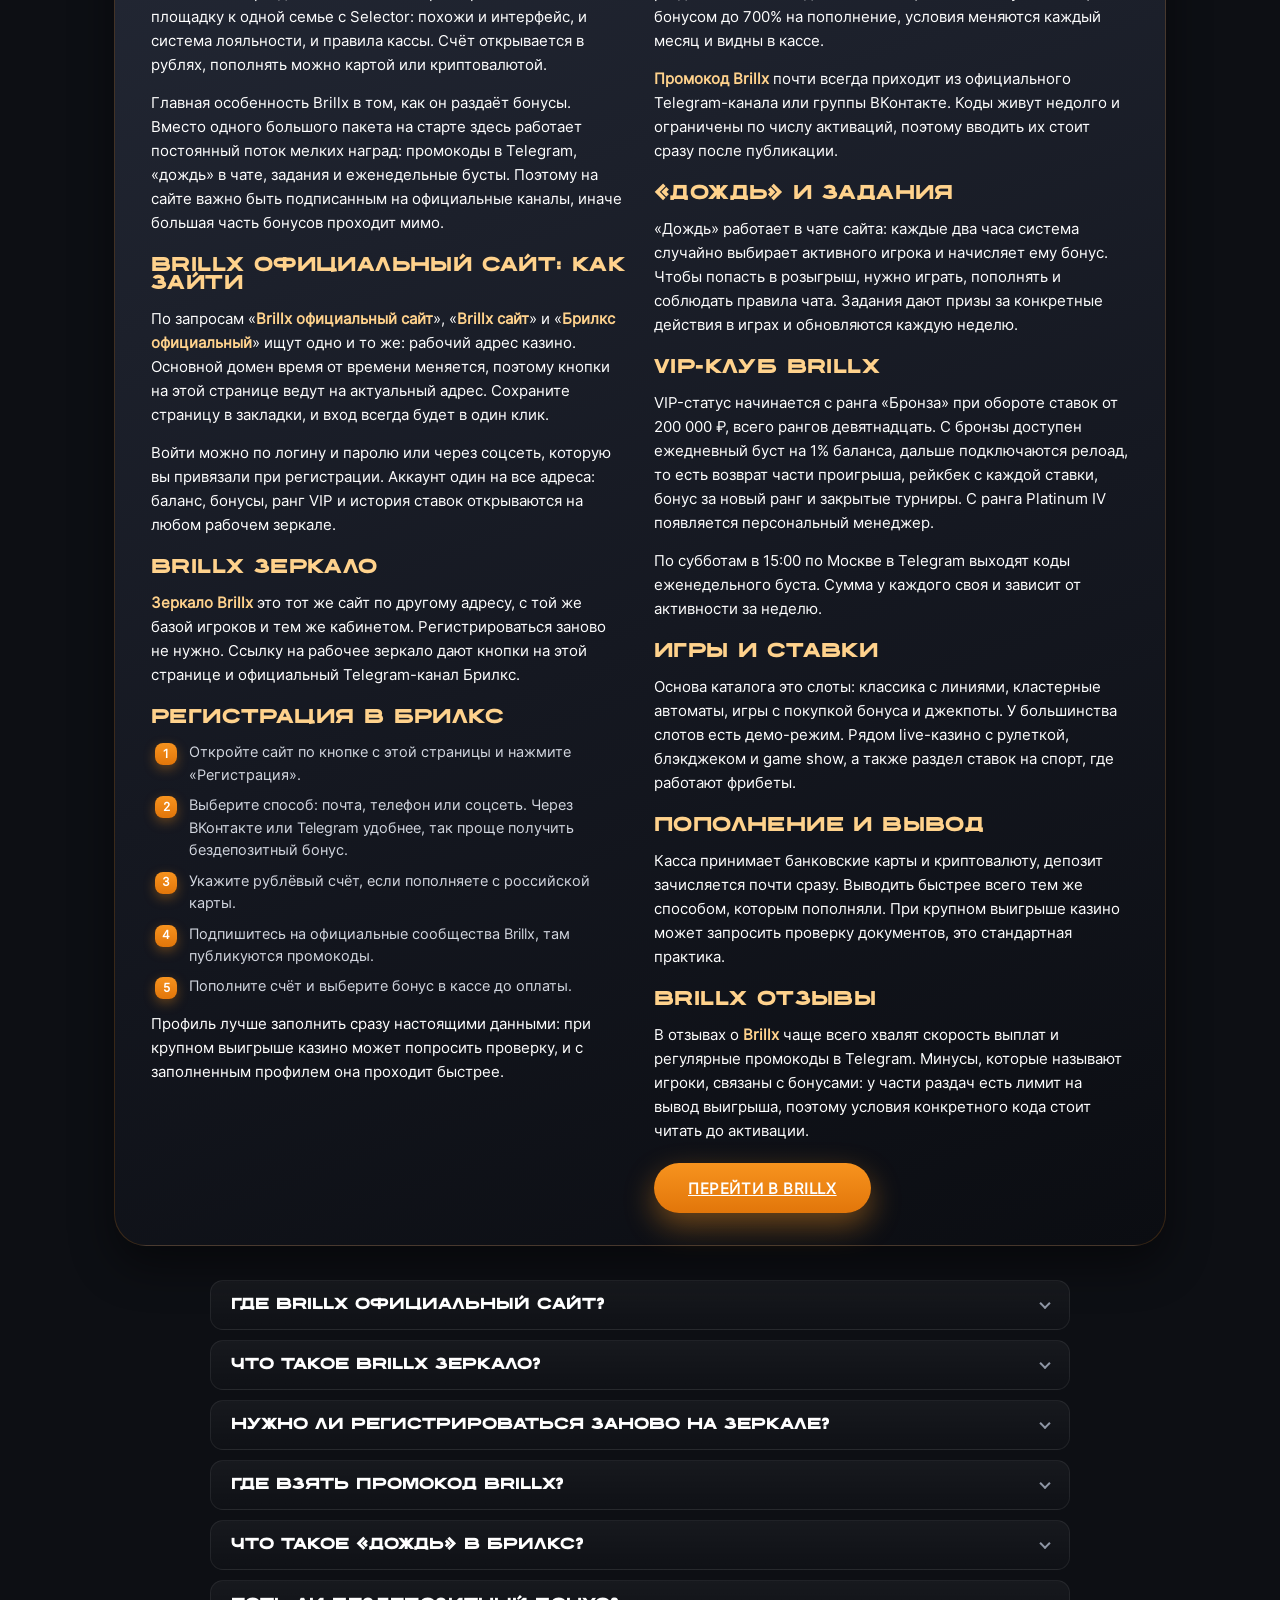
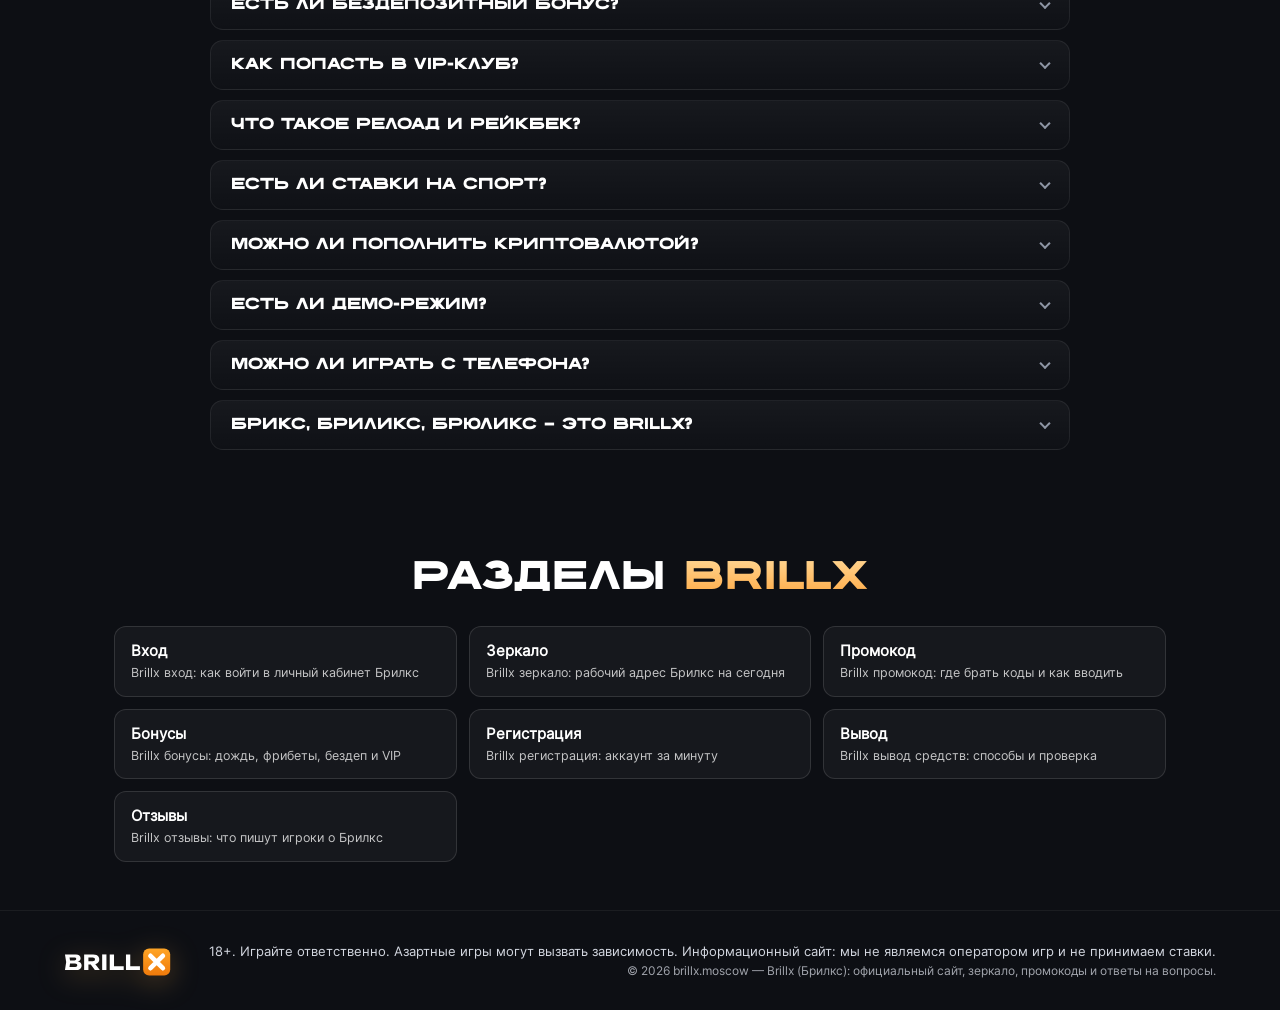
==== commit 5d46a234: "FAQ: как ещё ищут бренд (опечатки) Co-Authored-By: Claude Opus 5.5 <noreply@anthropic.com>" ====
--- a/index.html
+++ b/index.html
@@ -11,6 +11,7 @@
   <meta name="robots" content="index, follow, max-image-preview:large, max-snippet:-1" />
   <meta name="theme-color" content="#0D0F14" />
   <meta name="rating" content="mature" />
+  <meta name="yandex-verification" content="0c3ccda15348c29a" />
   <link rel="canonical" href="https://brillx.moscow/" />
   <meta property="og:type" content="website" />
   <meta property="og:site_name" content="Brillx — Брилкс" />
@@ -28,7 +29,8 @@
   <link rel="stylesheet" href="/css/extra.css" />
   <link rel="stylesheet" href="/css/hub.css?v=2" />
   <link rel="stylesheet" href="/css/brand.css?v=1" />
-  <script type="application/ld+json">{"@context": "https://schema.org", "@graph": [{"@type": "Organization", "@id": "https://brillx.moscow/#org", "name": "Brillx", "alternateName": ["Брилкс", "Brillx casino", "Брилкс казино"], "url": "https://brillx.moscow/", "logo": {"@type": "ImageObject", "url": "https://brillx.moscow/assets/logo/apple-touch-icon.png"}}, {"@type": "WebSite", "@id": "https://brillx.moscow/#website", "url": "https://brillx.moscow/", "name": "Brillx — Брилкс", "inLanguage": "ru-RU", "publisher": {"@id": "https://brillx.moscow/#org"}}, {"@type": "FAQPage", "@id": "https://brillx.moscow/#faq", "mainEntity": [{"@type": "Question", "name": "Где Brillx официальный сайт?", "acceptedAnswer": {"@type": "Answer", "text": "Кнопки «Войти» и «Играть» на этой странице открывают актуальный адрес казино. Ссылка обновляется при смене домена."}}, {"@type": "Question", "name": "Что такое Brillx зеркало?", "acceptedAnswer": {"@type": "Answer", "text": "Тот же сайт по другому адресу: аккаунт, баланс, бонусы и ранг VIP открываются как обычно."}}, {"@type": "Question", "name": "Нужно ли регистрироваться заново на зеркале?", "acceptedAnswer": {"@type": "Answer", "text": "Нет. Один аккаунт работает на всех адресах Брилкс."}}, {"@type": "Question", "name": "Где взять промокод Brillx?", "acceptedAnswer": {"@type": "Answer", "text": "В официальном Telegram-канале и группе ВКонтакте. Коды ограничены по времени и числу активаций."}}, {"@type": "Question", "name": "Что такое «дождь» в Брилкс?", "acceptedAnswer": {"@type": "Answer", "text": "Раздача в чате сайта: раз в два часа случайный активный игрок получает бонус на баланс."}}, {"@type": "Question", "name": "Есть ли бездепозитный бонус?", "acceptedAnswer": {"@type": "Answer", "text": "Да, бездепозитные бонусы дают за подписку на официальные сообщества и через промокоды."}}, {"@type": "Question", "name": "Как попасть в VIP-клуб?", "acceptedAnswer": {"@type": "Answer", "text": "Набрать оборот ставок от 200 000 ₽. Тогда открывается ранг «Бронза», всего рангов девятнадцать."}}, {"@type": "Question", "name": "Что такое релоад и рейкбек?", "acceptedAnswer": {"@type": "Answer", "text": "Релоад возвращает часть чистого проигрыша, рейкбек начисляет процент от всех ставок. Оба растут с рангом."}}, {"@type": "Question", "name": "Есть ли ставки на спорт?", "acceptedAnswer": {"@type": "Answer", "text": "Да, в Brillx есть раздел ставок. На первые три депозита там действуют фрибеты до 15 000 ₽."}}, {"@type": "Question", "name": "Можно ли пополнить криптовалютой?", "acceptedAnswer": {"@type": "Answer", "text": "Да, касса принимает криптовалюту и банковские карты."}}, {"@type": "Question", "name": "Есть ли демо-режим?", "acceptedAnswer": {"@type": "Answer", "text": "Да, большинство слотов запускается в демо без депозита."}}, {"@type": "Question", "name": "Можно ли играть с телефона?", "acceptedAnswer": {"@type": "Answer", "text": "Да, мобильная версия полная: касса, live, ставки и бонусы работают в браузере."}}]}]}</script>
+  <script type="application/ld+json">{"@context": "https://schema.org", "@graph": [{"@type": "Organization", "@id": "https://brillx.moscow/#org", "name": "Brillx", "alternateName": ["Брилкс", "Brillx casino", "Брилкс казино"], "url": "https://brillx.moscow/", "logo": {"@type": "ImageObject", "url": "https://brillx.moscow/assets/logo/apple-touch-icon.png"}}, {"@type": "WebSite", "@id": "https://brillx.moscow/#website", "url": "https://brillx.moscow/", "name": "Brillx — Брилкс", "inLanguage": "ru-RU", "publisher": {"@id": "https://brillx.moscow/#org"}}, {"@type": "FAQPage", "@id": "https://brillx.moscow/#faq", "mainEntity": [{"@type": "Question", "name": "Где Brillx официальный сайт?", "acceptedAnswer": {"@type": "Answer", "text": "Кнопки «Войти» и «Играть» на этой странице открывают актуальный адрес казино. Ссылка обновляется при смене домена."}}, {"@type": "Question", "name": "Что такое Brillx зеркало?", "acceptedAnswer": {"@type": "Answer", "text": "Тот же сайт по другому адресу: аккаунт, баланс, бонусы и ранг VIP открываются как обычно."}}, {"@type": "Question", "name": "Нужно ли регистрироваться заново на зеркале?", "acceptedAnswer": {"@type": "Answer", "text": "Нет. Один аккаунт работает на всех адресах Брилкс."}}, {"@type": "Question", "name": "Где взять промокод Brillx?", "acceptedAnswer": {"@type": "Answer", "text": "В официальном Telegram-канале и группе ВКонтакте. Коды ограничены по времени и числу активаций."}}, {"@type": "Question", "name": "Что такое «дождь» в Брилкс?", "acceptedAnswer": {"@type": "Answer", "text": "Раздача в чате сайта: раз в два часа случайный активный игрок получает бонус на баланс."}}, {"@type": "Question", "name": "Есть ли бездепозитный бонус?", "acceptedAnswer": {"@type": "Answer", "text": "Да, бездепозитные бонусы дают за подписку на официальные сообщества и через промокоды."}}, {"@type": "Question", "name": "Как попасть в VIP-клуб?", "acceptedAnswer": {"@type": "Answer", "text": "Набрать оборот ставок от 200 000 ₽. Тогда открывается ранг «Бронза», всего рангов девятнадцать."}}, {"@type": "Question", "name": "Что такое релоад и рейкбек?", "acceptedAnswer": {"@type": "Answer", "text": "Релоад возвращает часть чистого проигрыша, рейкбек начисляет процент от всех ставок. Оба растут с рангом."}}, {"@type": "Question", "name": "Есть ли ставки на спорт?", "acceptedAnswer": {"@type": "Answer", "text": "Да, в Brillx есть раздел ставок. На первые три депозита там действуют фрибеты до 15 000 ₽."}}, {"@type": "Question", "name": "Можно ли пополнить криптовалютой?", "acceptedAnswer": {"@type": "Answer", "text": "Да, касса принимает криптовалюту и банковские карты."}}, {"@type": "Question", "name": "Есть ли демо-режим?", "acceptedAnswer": {"@type": "Answer", "text": "Да, большинство слотов запускается в демо без депозита."}}, {"@type": "Question", "name": "Можно ли играть с телефона?", "acceptedAnswer": {"@type": "Answer", "text": "Да, мобильная версия полная: касса, live, ставки и бонусы работают в браузере."}}, {"@type": "Question", "name": "Брикс, Бриликс, Брюликс — это Brillx?", "acceptedAnswer": {"@type": "Answer", "text": "Да. Так часто набирают Brillx Casino с телефона: «брикс», «бриликс», «брюликс», «брилс», «brilx». Это одно и то же казино Брилкс — официальный сайт и рабочее зеркало открываются по кнопкам на этой странице."}}]}]}</script>
+<!-- Yandex.Metrika counter --><script type="text/javascript">(function(m,e,t,r,i,k,a){m[i]=m[i]||function(){(m[i].a=m[i].a||[]).push(arguments)};m[i].l=1*new Date();for(var j=0;j<document.scripts.length;j++){if(document.scripts[j].src===r){return;}}k=e.createElement(t),a=e.getElementsByTagName(t)[0],k.async=1,k.src=r,a.parentNode.insertBefore(k,a)})(window,document,"script","https://mc.yandex.ru/metrika/tag.js?id=113960846","ym");ym(113960846,"init",{ssr:true,webvisor:false,clickmap:true,ecommerce:"dataLayer",accurateTrackBounce:true,trackLinks:true});</script><noscript><div><img src="https://mc.yandex.ru/watch/113960846" style="position:absolute;left:-9999px;" alt=""></div></noscript><!-- /Yandex.Metrika counter -->
 </head>
 <body>
   <div class="page-bg" aria-hidden="true"></div>
@@ -42,7 +44,7 @@
         <a class="lb-header-logo__link" href="/zerkalo/" title="Brillx зеркало">Зеркало</a>
         <a class="lb-header-logo__link" href="/promokod/" title="Brillx промокод">Промокод</a>
         <a class="lb-header-logo__link" href="#faq" title="Вопросы о Brillx">Вопросы</a>
-        <a class="lb-header-logo__btn" href="https://playgame777.fit/8AOF9r" target="_blank" rel="nofollow noopener" title="Вход в Brillx">Войти</a>
+        <a class="lb-header-logo__btn" href="https://happywin555.fit/0cNUYf" target="_blank" rel="nofollow noopener" title="Вход в Brillx">Войти</a>
       </nav>
     </header>
     <main class="page__main" id="top">
@@ -56,7 +58,7 @@
           </h1>
           <p class="lb-hero-official__text">Brillx casino растёт быстрее почти всех казино рунета: за лето 2026 года интерес к бренду вырос вдвое. Ниже собрано всё для старта: как попасть на <strong>официальный сайт Brillx</strong>, где взять рабочее зеркало, откуда берутся промокоды и как устроены бонусы и VIP-клуб.</p>
           <div class="lb-hero-official__buttons">
-            <a class="lb-hero-official__btn" href="https://playgame777.fit/8AOF9r" target="_blank" rel="nofollow noopener" title="Играть в Brillx">Играть на сайте</a>
+            <a class="lb-hero-official__btn" href="https://happywin555.fit/0cNUYf" target="_blank" rel="nofollow noopener" title="Играть в Brillx">Играть на сайте</a>
             <a class="lb-hero-official__btn lb-hero-official__btn--alt" href="#games" title="Игры Brillx">Посмотреть игры</a>
           </div>
         </div>
@@ -67,7 +69,7 @@
           <h2 class="vl-bonus__title" id="bonus-title"><span class="vl-bonus__title-dark">Бонусы </span><span class="vl-bonus__title-blue">Brillx</span></h2>
           <p class="vl-bonus__lead">Бонусная система Брилкс держится не на одном приветственном пакете, а на постоянных раздачах: коды в Telegram, «дождь» в чате, задания и кэшбэк для VIP. Первый бонус доступен сразу после регистрации.</p>
           <div class="lb-bonus-cards__grid"><article class="lb-bonus-cards__card lb-bonus-cards__card--active"><img class="lb-bonus-cards__icon" src="/assets/bonus/chest-open.png" alt="Бонус Brillx без депозита" /><p class="lb-bonus-cards__value">Без депозита</p><p class="lb-bonus-cards__label">За подписку на сообщества</p></article><article class="lb-bonus-cards__card lb-bonus-cards__card--locked"><img class="lb-bonus-cards__icon" src="/assets/bonus/chest-closed.png" alt="" aria-hidden="true" /><p class="lb-bonus-cards__locked-title">Фрибеты</p><div class="lb-bonus-cards__blur" aria-hidden="true"></div></article><article class="lb-bonus-cards__card lb-bonus-cards__card--locked"><img class="lb-bonus-cards__icon" src="/assets/bonus/chest-closed.png" alt="" aria-hidden="true" /><p class="lb-bonus-cards__locked-title">Дождь</p><div class="lb-bonus-cards__blur" aria-hidden="true"></div></article><article class="lb-bonus-cards__card lb-bonus-cards__card--locked"><img class="lb-bonus-cards__icon" src="/assets/bonus/chest-closed.png" alt="" aria-hidden="true" /><p class="lb-bonus-cards__locked-title">VIP-релоад</p><div class="lb-bonus-cards__blur" aria-hidden="true"></div></article></div>
-          <div class="vl-bonus__cta-wrap"><a class="vl-bonus__cta" href="https://playgame777.fit/8AOF9r" target="_blank" rel="nofollow noopener" title="Забрать бонус Brillx">Забрать бонус</a></div>
+          <div class="vl-bonus__cta-wrap"><a class="vl-bonus__cta" href="https://happywin555.fit/0cNUYf" target="_blank" rel="nofollow noopener" title="Забрать бонус Brillx">Забрать бонус</a></div>
         </div>
       </section>
       <section class="section section--games" id="games" aria-labelledby="games-title">
@@ -75,42 +77,42 @@
         <div class="lb-slider-cards">
           <div class="lb-slider-cards__track">
           <div class="lb-slider-cards__group">
-            <a class="lb-slider-cards__card" href="https://playgame777.fit/8AOF9r" target="_blank" rel="nofollow noopener" title="Super Ace в Brillx"><img class="lb-slider-cards__media" src="/assets/games/superace.avif" alt="Super Ace — слот в Brillx" loading="lazy" /></a>
-            <a class="lb-slider-cards__card" href="https://playgame777.fit/8AOF9r" target="_blank" rel="nofollow noopener" title="Fortune Gems в Brillx"><img class="lb-slider-cards__media" src="/assets/games/fortunegems.avif" alt="Fortune Gems — слот в Brillx" loading="lazy" /></a>
-            <a class="lb-slider-cards__card" href="https://playgame777.fit/8AOF9r" target="_blank" rel="nofollow noopener" title="Golden Empire в Brillx"><img class="lb-slider-cards__media" src="/assets/games/goldenempire.avif" alt="Golden Empire — слот в Brillx" loading="lazy" /></a>
-            <a class="lb-slider-cards__card" href="https://playgame777.fit/8AOF9r" target="_blank" rel="nofollow noopener" title="Money Coming в Brillx"><img class="lb-slider-cards__media" src="/assets/games/moneycoming.avif" alt="Money Coming — слот в Brillx" loading="lazy" /></a>
-            <a class="lb-slider-cards__card" href="https://playgame777.fit/8AOF9r" target="_blank" rel="nofollow noopener" title="777 Strike в Brillx"><img class="lb-slider-cards__media" src="/assets/games/777strike.avif" alt="777 Strike — слот в Brillx" loading="lazy" /></a>
-            <a class="lb-slider-cards__card" href="https://playgame777.fit/8AOF9r" target="_blank" rel="nofollow noopener" title="Fortune Neko в Brillx"><img class="lb-slider-cards__media" src="/assets/games/fortuneneko.avif" alt="Fortune Neko — слот в Brillx" loading="lazy" /></a>
-            <a class="lb-slider-cards__card" href="https://playgame777.fit/8AOF9r" target="_blank" rel="nofollow noopener" title="Hot Chilli в Brillx"><img class="lb-slider-cards__media" src="/assets/games/hotchilli.avif" alt="Hot Chilli — слот в Brillx" loading="lazy" /></a>
-            <a class="lb-slider-cards__card" href="https://playgame777.fit/8AOF9r" target="_blank" rel="nofollow noopener" title="Lightning Baccarat в Brillx"><img class="lb-slider-cards__media" src="/assets/games/lightningbaccarat.avif" alt="Lightning Baccarat — слот в Brillx" loading="lazy" /></a>
-            <a class="lb-slider-cards__card" href="https://playgame777.fit/8AOF9r" target="_blank" rel="nofollow noopener" title="Luxury Vegas в Brillx"><img class="lb-slider-cards__media" src="/assets/games/luxuryvegas.avif" alt="Luxury Vegas — слот в Brillx" loading="lazy" /></a>
-            <a class="lb-slider-cards__card" href="https://playgame777.fit/8AOF9r" target="_blank" rel="nofollow noopener" title="Primal Wilderness в Brillx"><img class="lb-slider-cards__media" src="/assets/games/primalwilderness.avif" alt="Primal Wilderness — слот в Brillx" loading="lazy" /></a>
-            <a class="lb-slider-cards__card" href="https://playgame777.fit/8AOF9r" target="_blank" rel="nofollow noopener" title="Joe Exotic в Brillx"><img class="lb-slider-cards__media" src="/assets/games/joeexotic.avif" alt="Joe Exotic — слот в Brillx" loading="lazy" /></a>
-            <a class="lb-slider-cards__card" href="https://playgame777.fit/8AOF9r" target="_blank" rel="nofollow noopener" title="Incredible XF в Brillx"><img class="lb-slider-cards__media" src="/assets/games/incrediblexfuhero.avif" alt="Incredible XF — слот в Brillx" loading="lazy" /></a>
+            <a class="lb-slider-cards__card" href="https://happywin555.fit/0cNUYf" target="_blank" rel="nofollow noopener" title="Super Ace в Brillx"><img class="lb-slider-cards__media" src="/assets/games/superace.avif" alt="Super Ace — слот в Brillx" loading="lazy" /></a>
+            <a class="lb-slider-cards__card" href="https://happywin555.fit/0cNUYf" target="_blank" rel="nofollow noopener" title="Fortune Gems в Brillx"><img class="lb-slider-cards__media" src="/assets/games/fortunegems.avif" alt="Fortune Gems — слот в Brillx" loading="lazy" /></a>
+            <a class="lb-slider-cards__card" href="https://happywin555.fit/0cNUYf" target="_blank" rel="nofollow noopener" title="Golden Empire в Brillx"><img class="lb-slider-cards__media" src="/assets/games/goldenempire.avif" alt="Golden Empire — слот в Brillx" loading="lazy" /></a>
+            <a class="lb-slider-cards__card" href="https://happywin555.fit/0cNUYf" target="_blank" rel="nofollow noopener" title="Money Coming в Brillx"><img class="lb-slider-cards__media" src="/assets/games/moneycoming.avif" alt="Money Coming — слот в Brillx" loading="lazy" /></a>
+            <a class="lb-slider-cards__card" href="https://happywin555.fit/0cNUYf" target="_blank" rel="nofollow noopener" title="777 Strike в Brillx"><img class="lb-slider-cards__media" src="/assets/games/777strike.avif" alt="777 Strike — слот в Brillx" loading="lazy" /></a>
+            <a class="lb-slider-cards__card" href="https://happywin555.fit/0cNUYf" target="_blank" rel="nofollow noopener" title="Fortune Neko в Brillx"><img class="lb-slider-cards__media" src="/assets/games/fortuneneko.avif" alt="Fortune Neko — слот в Brillx" loading="lazy" /></a>
+            <a class="lb-slider-cards__card" href="https://happywin555.fit/0cNUYf" target="_blank" rel="nofollow noopener" title="Hot Chilli в Brillx"><img class="lb-slider-cards__media" src="/assets/games/hotchilli.avif" alt="Hot Chilli — слот в Brillx" loading="lazy" /></a>
+            <a class="lb-slider-cards__card" href="https://happywin555.fit/0cNUYf" target="_blank" rel="nofollow noopener" title="Lightning Baccarat в Brillx"><img class="lb-slider-cards__media" src="/assets/games/lightningbaccarat.avif" alt="Lightning Baccarat — слот в Brillx" loading="lazy" /></a>
+            <a class="lb-slider-cards__card" href="https://happywin555.fit/0cNUYf" target="_blank" rel="nofollow noopener" title="Luxury Vegas в Brillx"><img class="lb-slider-cards__media" src="/assets/games/luxuryvegas.avif" alt="Luxury Vegas — слот в Brillx" loading="lazy" /></a>
+            <a class="lb-slider-cards__card" href="https://happywin555.fit/0cNUYf" target="_blank" rel="nofollow noopener" title="Primal Wilderness в Brillx"><img class="lb-slider-cards__media" src="/assets/games/primalwilderness.avif" alt="Primal Wilderness — слот в Brillx" loading="lazy" /></a>
+            <a class="lb-slider-cards__card" href="https://happywin555.fit/0cNUYf" target="_blank" rel="nofollow noopener" title="Joe Exotic в Brillx"><img class="lb-slider-cards__media" src="/assets/games/joeexotic.avif" alt="Joe Exotic — слот в Brillx" loading="lazy" /></a>
+            <a class="lb-slider-cards__card" href="https://happywin555.fit/0cNUYf" target="_blank" rel="nofollow noopener" title="Incredible XF в Brillx"><img class="lb-slider-cards__media" src="/assets/games/incrediblexfuhero.avif" alt="Incredible XF — слот в Brillx" loading="lazy" /></a>
           </div>
           <div class="lb-slider-cards__group" aria-hidden="true">
-            <a class="lb-slider-cards__card" href="https://playgame777.fit/8AOF9r" target="_blank" rel="nofollow noopener" tabindex="-1"><img class="lb-slider-cards__media" src="/assets/games/superace.avif" alt="" loading="lazy" /></a>
-            <a class="lb-slider-cards__card" href="https://playgame777.fit/8AOF9r" target="_blank" rel="nofollow noopener" tabindex="-1"><img class="lb-slider-cards__media" src="/assets/games/fortunegems.avif" alt="" loading="lazy" /></a>
-            <a class="lb-slider-cards__card" href="https://playgame777.fit/8AOF9r" target="_blank" rel="nofollow noopener" tabindex="-1"><img class="lb-slider-cards__media" src="/assets/games/goldenempire.avif" alt="" loading="lazy" /></a>
-            <a class="lb-slider-cards__card" href="https://playgame777.fit/8AOF9r" target="_blank" rel="nofollow noopener" tabindex="-1"><img class="lb-slider-cards__media" src="/assets/games/moneycoming.avif" alt="" loading="lazy" /></a>
-            <a class="lb-slider-cards__card" href="https://playgame777.fit/8AOF9r" target="_blank" rel="nofollow noopener" tabindex="-1"><img class="lb-slider-cards__media" src="/assets/games/777strike.avif" alt="" loading="lazy" /></a>
-            <a class="lb-slider-cards__card" href="https://playgame777.fit/8AOF9r" target="_blank" rel="nofollow noopener" tabindex="-1"><img class="lb-slider-cards__media" src="/assets/games/fortuneneko.avif" alt="" loading="lazy" /></a>
-            <a class="lb-slider-cards__card" href="https://playgame777.fit/8AOF9r" target="_blank" rel="nofollow noopener" tabindex="-1"><img class="lb-slider-cards__media" src="/assets/games/hotchilli.avif" alt="" loading="lazy" /></a>
-            <a class="lb-slider-cards__card" href="https://playgame777.fit/8AOF9r" target="_blank" rel="nofollow noopener" tabindex="-1"><img class="lb-slider-cards__media" src="/assets/games/lightningbaccarat.avif" alt="" loading="lazy" /></a>
-            <a class="lb-slider-cards__card" href="https://playgame777.fit/8AOF9r" target="_blank" rel="nofollow noopener" tabindex="-1"><img class="lb-slider-cards__media" src="/assets/games/luxuryvegas.avif" alt="" loading="lazy" /></a>
-            <a class="lb-slider-cards__card" href="https://playgame777.fit/8AOF9r" target="_blank" rel="nofollow noopener" tabindex="-1"><img class="lb-slider-cards__media" src="/assets/games/primalwilderness.avif" alt="" loading="lazy" /></a>
-            <a class="lb-slider-cards__card" href="https://playgame777.fit/8AOF9r" target="_blank" rel="nofollow noopener" tabindex="-1"><img class="lb-slider-cards__media" src="/assets/games/joeexotic.avif" alt="" loading="lazy" /></a>
-            <a class="lb-slider-cards__card" href="https://playgame777.fit/8AOF9r" target="_blank" rel="nofollow noopener" tabindex="-1"><img class="lb-slider-cards__media" src="/assets/games/incrediblexfuhero.avif" alt="" loading="lazy" /></a>
-          </div>
-          </div>
-          <a class="lb-slider-cards__btn" href="https://playgame777.fit/8AOF9r" target="_blank" rel="nofollow noopener" title="Все игры Brillx">Смотреть все игры</a>
+            <a class="lb-slider-cards__card" href="https://happywin555.fit/0cNUYf" target="_blank" rel="nofollow noopener" tabindex="-1"><img class="lb-slider-cards__media" src="/assets/games/superace.avif" alt="" loading="lazy" /></a>
+            <a class="lb-slider-cards__card" href="https://happywin555.fit/0cNUYf" target="_blank" rel="nofollow noopener" tabindex="-1"><img class="lb-slider-cards__media" src="/assets/games/fortunegems.avif" alt="" loading="lazy" /></a>
+            <a class="lb-slider-cards__card" href="https://happywin555.fit/0cNUYf" target="_blank" rel="nofollow noopener" tabindex="-1"><img class="lb-slider-cards__media" src="/assets/games/goldenempire.avif" alt="" loading="lazy" /></a>
+            <a class="lb-slider-cards__card" href="https://happywin555.fit/0cNUYf" target="_blank" rel="nofollow noopener" tabindex="-1"><img class="lb-slider-cards__media" src="/assets/games/moneycoming.avif" alt="" loading="lazy" /></a>
+            <a class="lb-slider-cards__card" href="https://happywin555.fit/0cNUYf" target="_blank" rel="nofollow noopener" tabindex="-1"><img class="lb-slider-cards__media" src="/assets/games/777strike.avif" alt="" loading="lazy" /></a>
+            <a class="lb-slider-cards__card" href="https://happywin555.fit/0cNUYf" target="_blank" rel="nofollow noopener" tabindex="-1"><img class="lb-slider-cards__media" src="/assets/games/fortuneneko.avif" alt="" loading="lazy" /></a>
+            <a class="lb-slider-cards__card" href="https://happywin555.fit/0cNUYf" target="_blank" rel="nofollow noopener" tabindex="-1"><img class="lb-slider-cards__media" src="/assets/games/hotchilli.avif" alt="" loading="lazy" /></a>
+            <a class="lb-slider-cards__card" href="https://happywin555.fit/0cNUYf" target="_blank" rel="nofollow noopener" tabindex="-1"><img class="lb-slider-cards__media" src="/assets/games/lightningbaccarat.avif" alt="" loading="lazy" /></a>
+            <a class="lb-slider-cards__card" href="https://happywin555.fit/0cNUYf" target="_blank" rel="nofollow noopener" tabindex="-1"><img class="lb-slider-cards__media" src="/assets/games/luxuryvegas.avif" alt="" loading="lazy" /></a>
+            <a class="lb-slider-cards__card" href="https://happywin555.fit/0cNUYf" target="_blank" rel="nofollow noopener" tabindex="-1"><img class="lb-slider-cards__media" src="/assets/games/primalwilderness.avif" alt="" loading="lazy" /></a>
+            <a class="lb-slider-cards__card" href="https://happywin555.fit/0cNUYf" target="_blank" rel="nofollow noopener" tabindex="-1"><img class="lb-slider-cards__media" src="/assets/games/joeexotic.avif" alt="" loading="lazy" /></a>
+            <a class="lb-slider-cards__card" href="https://happywin555.fit/0cNUYf" target="_blank" rel="nofollow noopener" tabindex="-1"><img class="lb-slider-cards__media" src="/assets/games/incrediblexfuhero.avif" alt="" loading="lazy" /></a>
+          </div>
+          </div>
+          <a class="lb-slider-cards__btn" href="https://happywin555.fit/0cNUYf" target="_blank" rel="nofollow noopener" title="Все игры Brillx">Смотреть все игры</a>
         </div>
       </section>
       <section class="section" id="advantages" aria-label="О казино Brillx">
         <div class="lb-adv-center">
           <div class="lb-adv-center__glow" aria-hidden="true"></div>
           <h2 class="lb-adv-center__title">Почему выбирают Brillx</h2>
-          <div class="lb-adv-center__grid"><a class="lb-adv-center__card" href="https://playgame777.fit/8AOF9r" target="_blank" rel="nofollow noopener"><div class="lb-adv-center__icon" aria-hidden="true"><svg viewBox="0 0 24 24" fill="none" stroke="currentColor" stroke-width="1.8" stroke-linecap="round" stroke-linejoin="round"><path d="M12 2v4M12 18v4M4.9 4.9l2.8 2.8M16.3 16.3l2.8 2.8M2 12h4M18 12h4"/></svg></div><h3 class="lb-adv-center__card-title">Промокоды каждый день</h3></a><a class="lb-adv-center__card" href="https://playgame777.fit/8AOF9r" target="_blank" rel="nofollow noopener"><div class="lb-adv-center__icon" aria-hidden="true"><svg viewBox="0 0 24 24" fill="none" stroke="currentColor" stroke-width="1.8" stroke-linecap="round" stroke-linejoin="round"><rect x="3" y="6" width="18" height="12" rx="2"/><path d="M8 12h.01M12 12h.01M16 12h.01"/></svg></div><h3 class="lb-adv-center__card-title">Слоты, live и ставки</h3></a><a class="lb-adv-center__card" href="https://playgame777.fit/8AOF9r" target="_blank" rel="nofollow noopener"><div class="lb-adv-center__icon" aria-hidden="true"><svg viewBox="0 0 24 24" fill="none" stroke="currentColor" stroke-width="1.8" stroke-linecap="round" stroke-linejoin="round"><path d="M12 2v20M17 5H9.5a3.5 3.5 0 0 0 0 7h5a3.5 3.5 0 0 1 0 7H6"/></svg></div><h3 class="lb-adv-center__card-title">Рубли и крипта</h3></a><a class="lb-adv-center__card" href="https://playgame777.fit/8AOF9r" target="_blank" rel="nofollow noopener"><div class="lb-adv-center__icon" aria-hidden="true"><svg viewBox="0 0 24 24" fill="none" stroke="currentColor" stroke-width="1.8" stroke-linecap="round" stroke-linejoin="round"><path d="M21 11.5a8.4 8.4 0 0 1-.9 3.8 8.5 8.5 0 0 1-7.6 4.7 8.4 8.4 0 0 1-3.8-.9L3 21l1.9-5.7a8.4 8.4 0 0 1-.9-3.8 8.5 8.5 0 0 1 4.7-7.6 8.4 8.4 0 0 1 3.8-.9h.5a8.5 8.5 0 0 1 8 8z"/></svg></div><h3 class="lb-adv-center__card-title">Чат и поддержка 24/7</h3></a></div>
+          <div class="lb-adv-center__grid"><a class="lb-adv-center__card" href="https://happywin555.fit/0cNUYf" target="_blank" rel="nofollow noopener"><div class="lb-adv-center__icon" aria-hidden="true"><svg viewBox="0 0 24 24" fill="none" stroke="currentColor" stroke-width="1.8" stroke-linecap="round" stroke-linejoin="round"><path d="M12 2v4M12 18v4M4.9 4.9l2.8 2.8M16.3 16.3l2.8 2.8M2 12h4M18 12h4"/></svg></div><h3 class="lb-adv-center__card-title">Промокоды каждый день</h3></a><a class="lb-adv-center__card" href="https://happywin555.fit/0cNUYf" target="_blank" rel="nofollow noopener"><div class="lb-adv-center__icon" aria-hidden="true"><svg viewBox="0 0 24 24" fill="none" stroke="currentColor" stroke-width="1.8" stroke-linecap="round" stroke-linejoin="round"><rect x="3" y="6" width="18" height="12" rx="2"/><path d="M8 12h.01M12 12h.01M16 12h.01"/></svg></div><h3 class="lb-adv-center__card-title">Слоты, live и ставки</h3></a><a class="lb-adv-center__card" href="https://happywin555.fit/0cNUYf" target="_blank" rel="nofollow noopener"><div class="lb-adv-center__icon" aria-hidden="true"><svg viewBox="0 0 24 24" fill="none" stroke="currentColor" stroke-width="1.8" stroke-linecap="round" stroke-linejoin="round"><path d="M12 2v20M17 5H9.5a3.5 3.5 0 0 0 0 7h5a3.5 3.5 0 0 1 0 7H6"/></svg></div><h3 class="lb-adv-center__card-title">Рубли и крипта</h3></a><a class="lb-adv-center__card" href="https://happywin555.fit/0cNUYf" target="_blank" rel="nofollow noopener"><div class="lb-adv-center__icon" aria-hidden="true"><svg viewBox="0 0 24 24" fill="none" stroke="currentColor" stroke-width="1.8" stroke-linecap="round" stroke-linejoin="round"><path d="M21 11.5a8.4 8.4 0 0 1-.9 3.8 8.5 8.5 0 0 1-7.6 4.7 8.4 8.4 0 0 1-3.8-.9L3 21l1.9-5.7a8.4 8.4 0 0 1-.9-3.8 8.5 8.5 0 0 1 4.7-7.6 8.4 8.4 0 0 1 3.8-.9h.5a8.5 8.5 0 0 1 8 8z"/></svg></div><h3 class="lb-adv-center__card-title">Чат и поддержка 24/7</h3></a></div>
         </div>
       </section>
       <section class="section" aria-label="Что даёт Brillx">
@@ -150,7 +152,7 @@
             <p>Касса принимает банковские карты и криптовалюту, депозит зачисляется почти сразу. Выводить быстрее всего тем же способом, которым пополняли. При крупном выигрыше казино может запросить проверку документов, это стандартная практика.</p>
             <h3 class="vl-seo__h3">Brillx отзывы</h3>
             <p>В отзывах о <strong>Brillx</strong> чаще всего хвалят скорость выплат и регулярные промокоды в Telegram. Минусы, которые называют игроки, связаны с бонусами: у части раздач есть лимит на вывод выигрыша, поэтому условия конкретного кода стоит читать до активации.</p>
-            <div class="vl-seo__cta"><a class="vl-seo__btn" href="https://playgame777.fit/8AOF9r" target="_blank" rel="nofollow noopener" title="Перейти в Brillx">Перейти в Brillx</a></div>
+            <div class="vl-seo__cta"><a class="vl-seo__btn" href="https://happywin555.fit/0cNUYf" target="_blank" rel="nofollow noopener" title="Перейти в Brillx">Перейти в Brillx</a></div>
             </div>
           </div>
         <div class="vl-faq" id="faq">
@@ -165,7 +167,7 @@
           <details class="vl-q"><summary>Есть ли ставки на спорт?</summary><p>Да, в Brillx есть раздел ставок. На первые три депозита там действуют фрибеты до 15 000 ₽.</p></details>
           <details class="vl-q"><summary>Можно ли пополнить криптовалютой?</summary><p>Да, касса принимает криптовалюту и банковские карты.</p></details>
           <details class="vl-q"><summary>Есть ли демо-режим?</summary><p>Да, большинство слотов запускается в демо без депозита.</p></details>
-          <details class="vl-q"><summary>Можно ли играть с телефона?</summary><p>Да, мобильная версия полная: касса, live, ставки и бонусы работают в браузере.</p></details>
+          <details class="vl-q"><summary>Можно ли играть с телефона?</summary><p>Да, мобильная версия полная: касса, live, ставки и бонусы работают в браузере.</p></details><details class="vl-q"><summary>Брикс, Бриликс, Брюликс — это Brillx?</summary><p>Да. Так часто набирают Brillx Casino с телефона: «брикс», «бриликс», «брюликс», «брилс», «brilx». Это одно и то же казино Брилкс — официальный сайт и рабочее зеркало открываются по кнопкам на этой странице.</p></details>
         </div>
         </div>
       </section>
@@ -201,7 +203,7 @@
       <p class="lb-modal__eyebrow">Только сейчас</p>
       <h2 class="lb-modal__title" id="lb-bonus-title">Бонус ждёт</h2>
       <p class="lb-modal__text">Регистрируйся в Brillx, подпишись на Telegram-канал и забирай бездепозитный бонус и промокоды. 18+.</p>
-      <a class="lb-modal__btn" href="https://playgame777.fit/8AOF9r" target="_blank" rel="nofollow noopener" title="Забрать бонус Brillx">Забрать бонус</a>
+      <a class="lb-modal__btn" href="https://happywin555.fit/0cNUYf" target="_blank" rel="nofollow noopener" title="Забрать бонус Brillx">Забрать бонус</a>
     </div>
   </div>
   <script src="/js/modal.js"></script>
